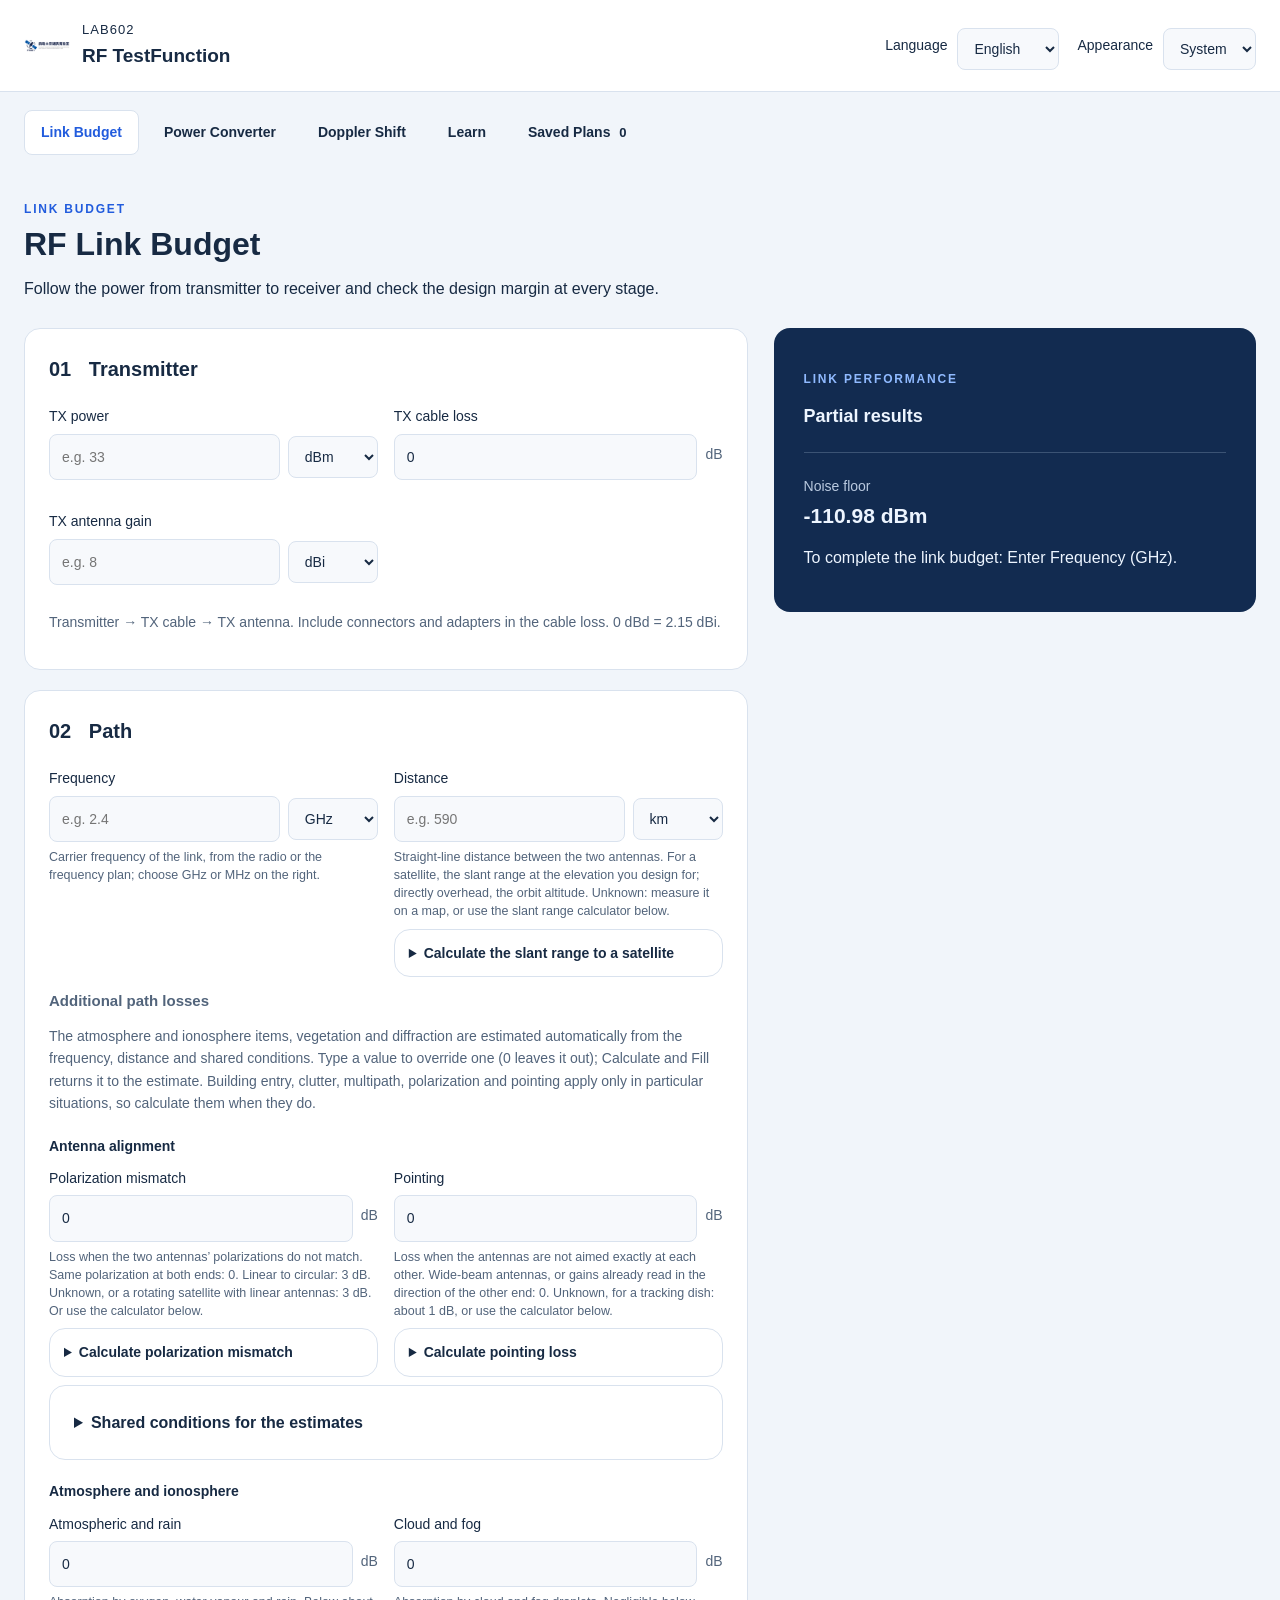
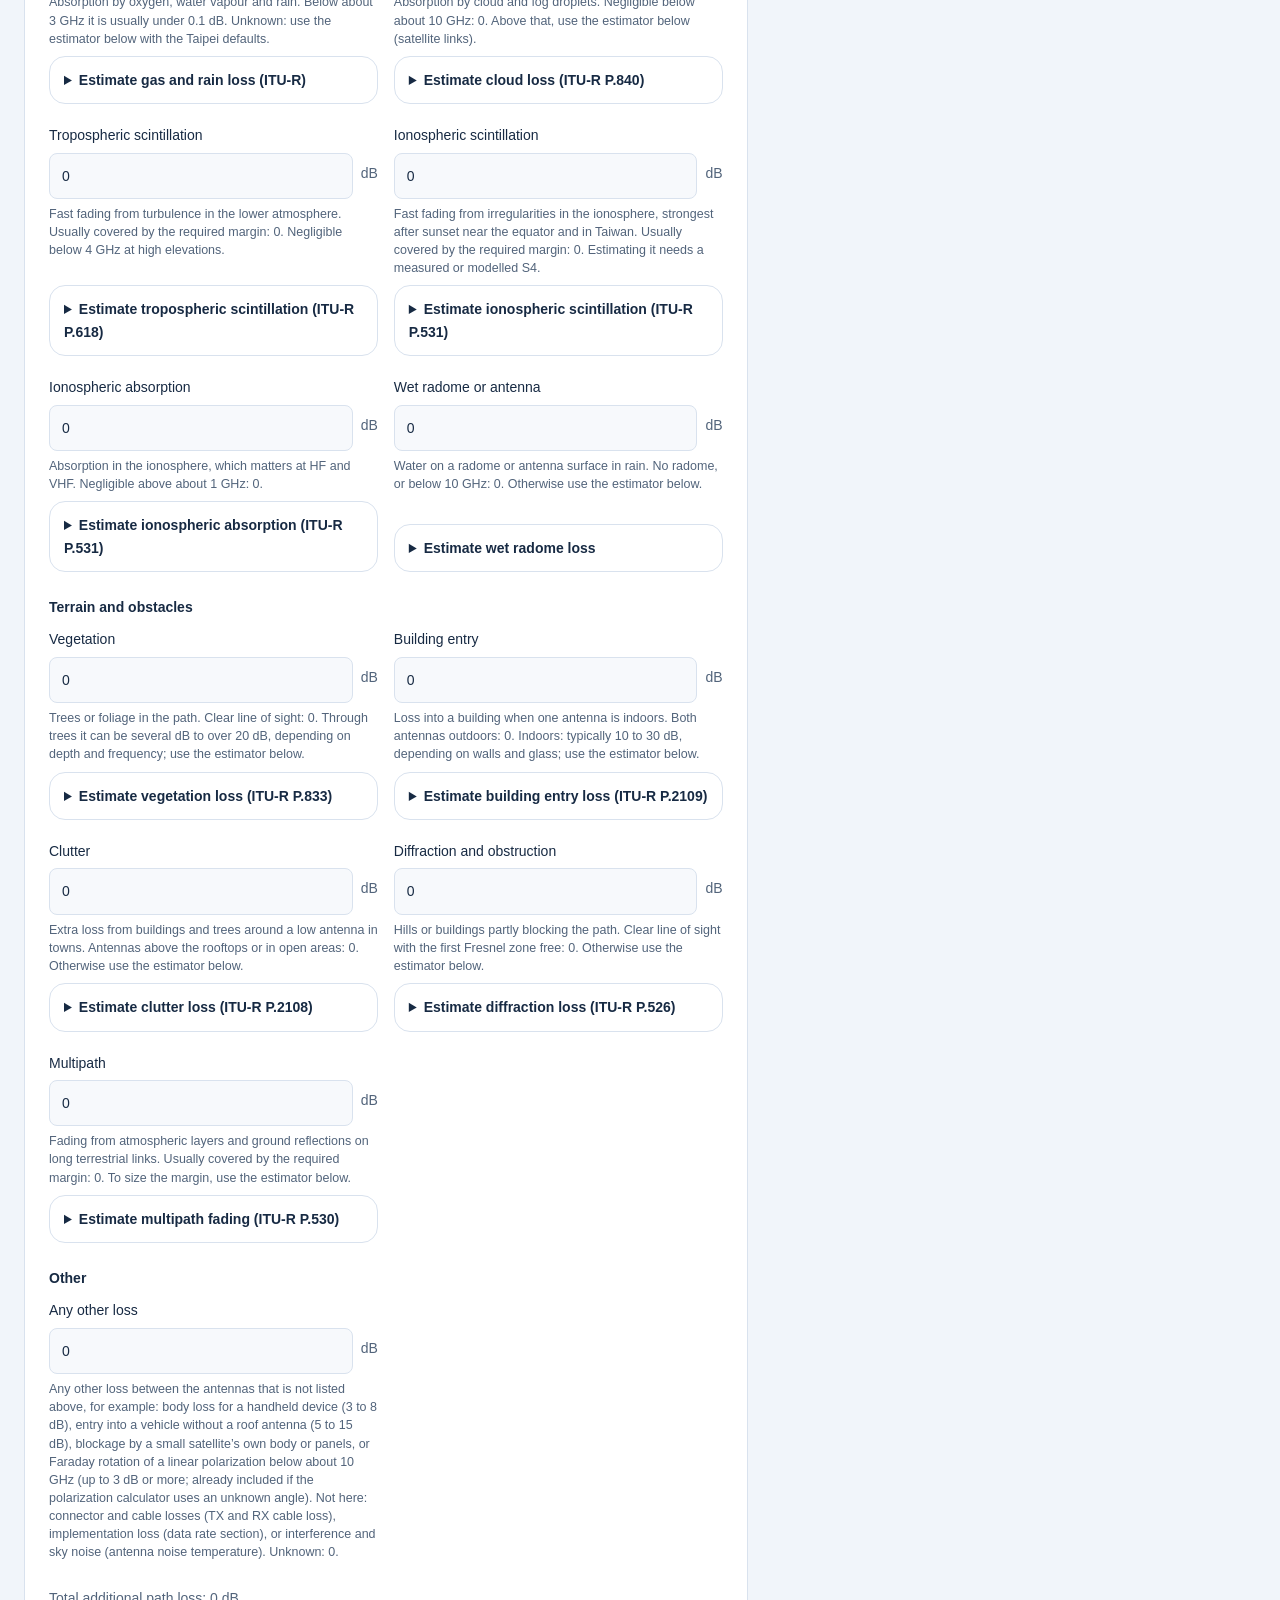
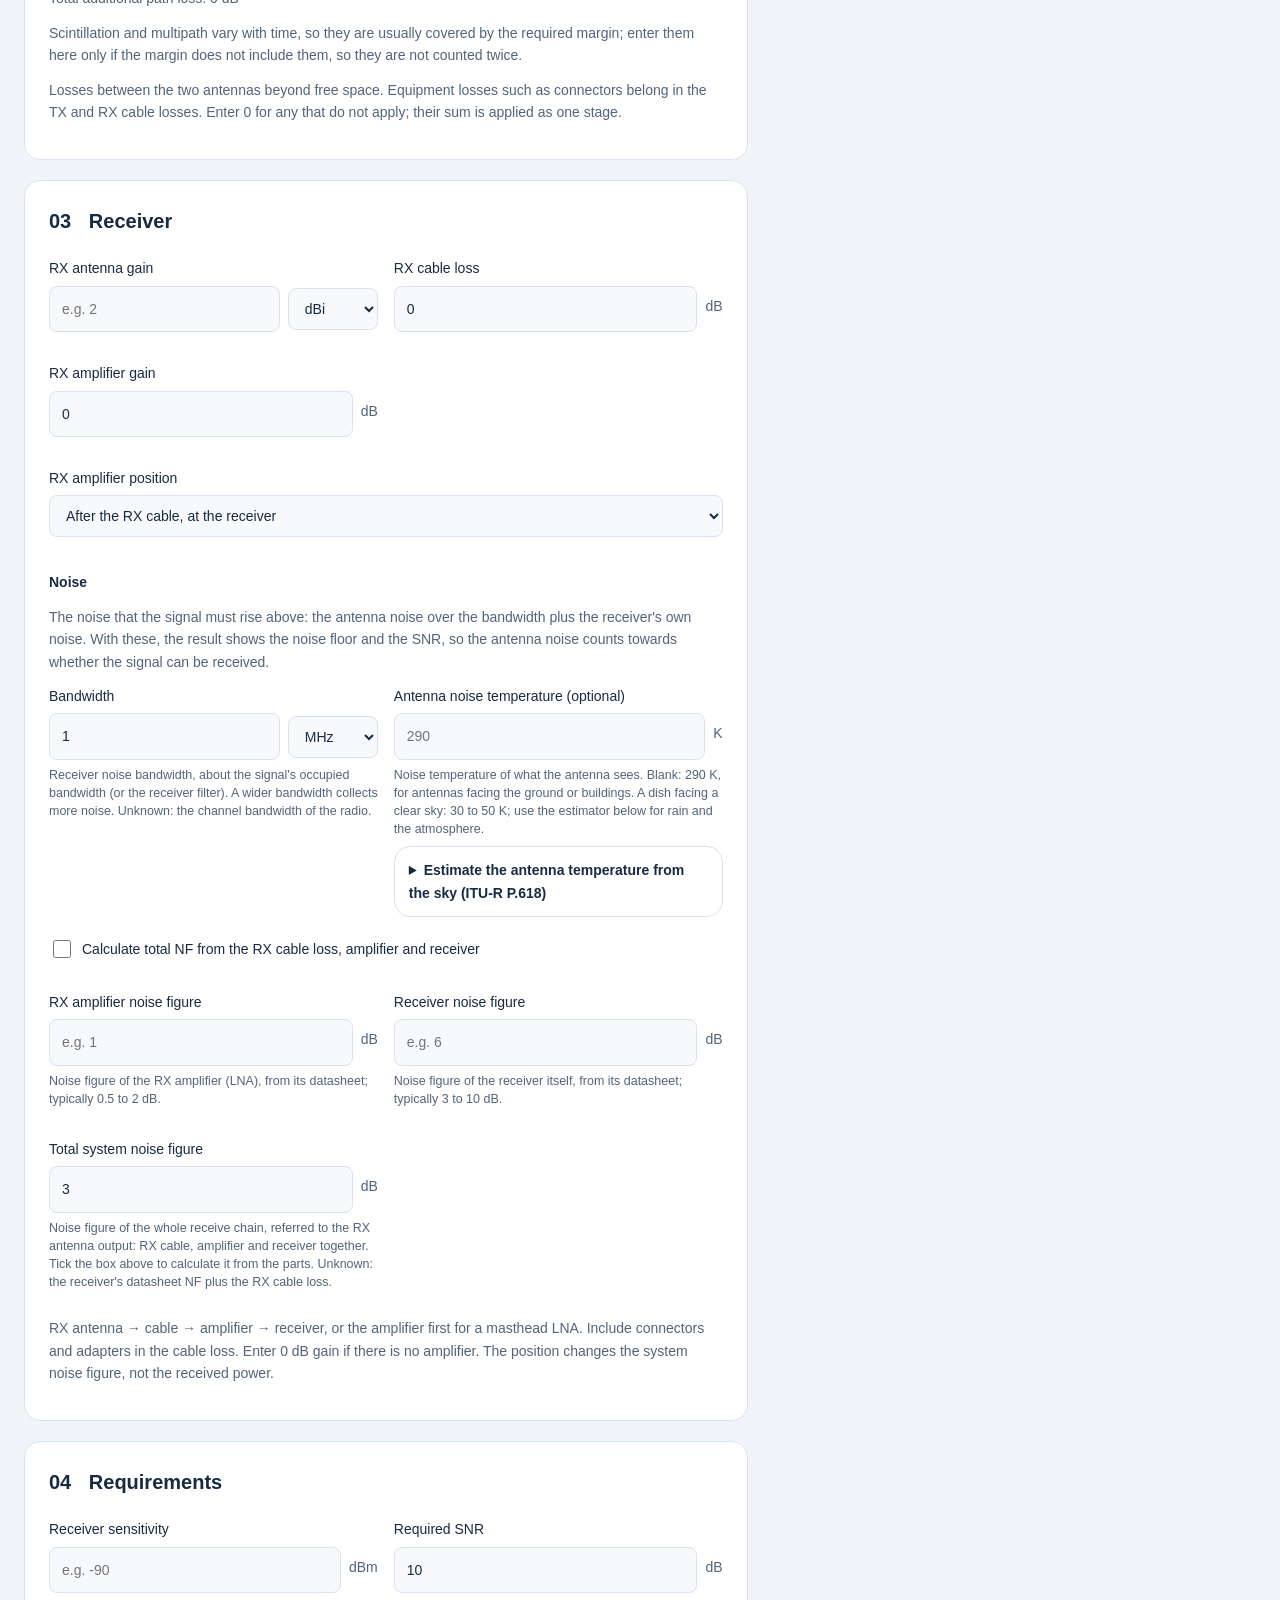
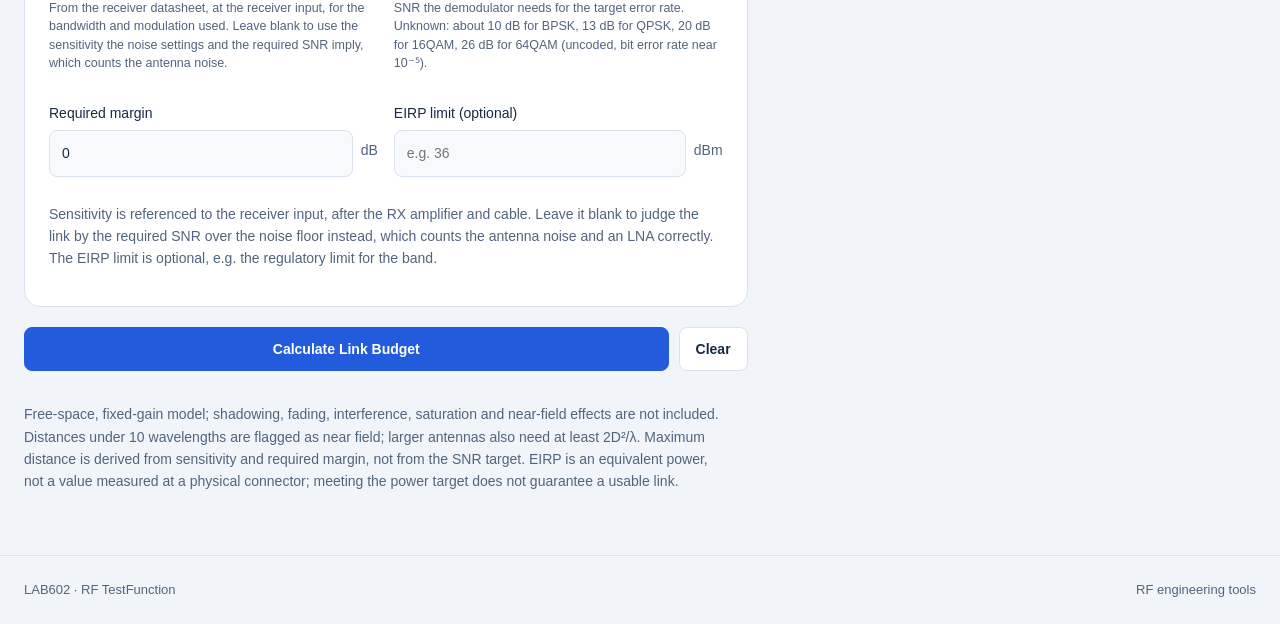
==== site/index.html @ 953e2dd0 "Default to an Earth-space path, drop the feedback options, order results - The path in the shared co" ====
<!doctype html>
<html lang="en">
  <head>
    <meta charset="utf-8">
    <meta name="viewport" content="width=device-width,initial-scale=1">
    <meta name="description" content="LAB602 RF tools: link budget, FSPL, power conversion, Doppler shift and plan analysis.">
    <title>RF TestFunction · LAB602</title>
    <link rel="icon" href="./logo.png">
    <link rel="stylesheet" href="./style.css">
    <script>
      // Apply the saved theme before first paint to avoid a light flash; prefs.mjs keeps it updated.
      (() => {
        let theme;
        try {
          theme = JSON.parse(localStorage.getItem('rf.prefs'))?.theme;
        } catch {}
        if (theme !== 'light' && theme !== 'dark') {
          theme = matchMedia('(prefers-color-scheme: dark)').matches ? 'dark' : 'light';
        }
        document.documentElement.dataset.theme = theme;

        // Hide the page until app.mjs has translated the static text (see i18n.mjs), so Chinese
        // readers see no flash of English; the timeout shows the page even if the scripts fail.
        let lang;
        try {
          lang = localStorage.getItem('rf.lang');
        } catch {}
        if (lang ? lang !== 'en' : /^zh\b/i.test(navigator.language || '')) {
          document.documentElement.classList.add('i18n-pending');
          setTimeout(() => document.documentElement.classList.remove('i18n-pending'), 1500);
        }
      })();
    </script>
    <script type="module" src="./app.mjs"></script>
  </head>
  <body>
    <a class="skip" href="#main">Skip to main content</a>
    <header>
      <div class="brand">
        <img src="./logo.png" alt="LAB602" width="46" height="46">
        <div>LAB602 <strong>RF TestFunction</strong></div>
      </div>
      <div class="header-controls">
        <label class="theme">Language
          <select id="language">
            <option value="en">English</option>
            <option value="zh-TW">繁體中文</option>
          </select>
        </label>
        <label class="theme">Appearance
          <select id="theme">
            <option value="system">System</option>
            <option value="light">Light</option>
            <option value="dark">Dark</option>
          </select>
        </label>
      </div>
    </header>
    <nav aria-label="Main tools">
      <button data-tab="budget" aria-current="page">Link Budget</button>
      <button data-tab="power">Power Converter</button>
      <button data-tab="doppler">Doppler Shift</button>
      <button data-tab="learn">Learn</button>
      <button data-tab="plans">Saved Plans <span id="count">0</span></button>
    </nav>

    <main id="main">
      <!-- Link Budget (fields are generated by budget.mjs) -->
      <section id="budget" class="page">
        <div class="heading">
          <div>
            <p class="eyebrow">LINK BUDGET</p>
            <h1>RF Link Budget</h1>
            <p>Follow the power from transmitter to receiver and check the design margin at every stage.</p>
          </div>
        </div>
        <div class="workspace">
          <form id="budget-form" novalidate>
            <!-- Sections follow the signal from transmitter to receiver, like the power breakdown. Fields are generated by budget.mjs. -->
            <article>
              <h2>01 <span>Transmitter</span></h2>
              <div id="transmitter" class="fields"></div>
              <p class="hint">Transmitter → TX cable → TX antenna. Include connectors and adapters in the cable loss. 0 dBd = 2.15 dBi.</p>
            </article>
            <article>
              <h2>02 <span>Path</span></h2>
              <div id="path" class="fields"></div>
              <!-- Moved under the Distance field by budget.mjs; its fields come from slant.mjs. -->
              <details class="estimator" id="slant-calc">
                <summary>Calculate the slant range to a satellite</summary>
                <div id="slant-calc-fields" class="fields"></div>
                <div class="actions">
                  <button type="button" id="slant-calc-run">Calculate and Fill</button>
                </div>
                <div id="slant-calc-result" aria-live="polite"></div>
                <p class="hint">Also sets the shared conditions under Atmosphere and ionosphere to an Earth–space path at this elevation, so the distance and every estimate use the same geometry. Changing the elevation there afterwards updates the distance too.</p>
                <div class="formulas">
                  <h4>Formulas</h4>
                  <!-- eq:slant-range --><div class="eq"><math display="block"><mrow><mi>d</mi><mo>&#x0003D;</mo><msqrt><mrow><mo stretchy="false">&#x00028;</mo><msub><mi>R</mi><mi>e</mi></msub><mo>&#x0002B;</mo><mi>H</mi><msup><mo stretchy="false">&#x00029;</mo><mn>2</mn></msup><mo>&#x02212;</mo><mo stretchy="false">&#x00028;</mo><msub><mi>R</mi><mi>e</mi></msub><mo>&#x0002B;</mo><msub><mi>h</mi><mi>s</mi></msub><msup><mo stretchy="false">&#x00029;</mo><mn>2</mn></msup><msup><mi>cos</mi><mn>2</mn></msup><mspace width="0.167em" /><mi>&#x003B8;</mi></mrow></msqrt><mo>&#x02212;</mo><mo stretchy="false">&#x00028;</mo><msub><mi>R</mi><mi>e</mi></msub><mo>&#x0002B;</mo><msub><mi>h</mi><mi>s</mi></msub><mo stretchy="false">&#x00029;</mo><mi>sin</mi><mspace width="0.167em" /><mi>&#x003B8;</mi></mrow></math></div><!-- /eq -->
                  <p class="caption">R<sub>e</sub> = 6371 km; H: satellite altitude; h<sub>s</sub>: station altitude from the shared conditions; θ: elevation.</p>
                </div>
              </details>
              <h3 class="subhead">Additional path losses</h3>
              <p class="hint">The atmosphere and ionosphere items, vegetation and diffraction are estimated automatically from the frequency, distance and shared conditions. Type a value to override one (0 leaves it out); Calculate and Fill returns it to the estimate. Building entry, clutter, multipath, polarization and pointing apply only in particular situations, so calculate them when they do.</p>
              <h4 class="loss-group">Antenna alignment</h4>
              <div id="losses-alignment" class="fields"></div>
              <!-- Moved under their loss fields by budget.mjs. -->
              <details class="estimator" id="pol-calc">
                <summary>Calculate polarization mismatch</summary>
                <div id="pol-calc-fields" class="fields"></div>
                <div class="actions">
                  <button type="button" id="polarization-calc-run">Calculate and Fill</button>
                </div>
                <div id="polarization-calc-result" aria-live="polite"></div>
                <p class="hint">Circular antennas use the same sense on both ends for a matched link (RHCP to RHCP). An ideal circular antenna has a 0 dB axial ratio; real ones are typically 0.5–3 dB. For a satellite whose linear antenna rotates with its attitude, or a linear wave rotated by the ionosphere (Faraday rotation), the angle is unknown.</p>
                <div class="formulas">
                  <h4>Formulas</h4>
                  <!-- eq:pol-plf --><div class="eq"><math display="block"><mrow><mtext>PLF</mtext><mo>&#x0003D;</mo><mfrac><mrow><mn>1</mn></mrow><mrow><mn>2</mn></mrow></mfrac><mrow><mo stretchy="true" fence="true" form="prefix">[</mo><mn>1</mn><mo>&#x0002B;</mo><msub><mi>c</mi><mi>T</mi></msub><msub><mi>c</mi><mi>R</mi></msub><mo>&#x0002B;</mo><msub><mi>e</mi><mi>T</mi></msub><msub><mi>e</mi><mi>R</mi></msub><mi>cos</mi><mspace width="0.167em" /><mn>2</mn><mi>&#x003C8;</mi><mo stretchy="true" fence="true" form="postfix">]</mo></mrow><mo>&#x0002C;</mo><mspace width="1em" /><mi>L</mi><mo>&#x0003D;</mo><mrow><mo>&#x02212;</mo><mn>10</mn></mrow><msub><mi>log</mi><mrow><mn>10</mn></mrow></msub><mspace width="0.167em" /><mtext>PLF</mtext></mrow></math></div><!-- /eq -->
                  <!-- eq:pol-terms --><div class="eq"><math display="block"><mrow><mi>e</mi><mo>&#x0003D;</mo><mfrac><mrow><msup><mi>r</mi><mn>2</mn></msup><mo>&#x02212;</mo><mn>1</mn></mrow><mrow><msup><mi>r</mi><mn>2</mn></msup><mo>&#x0002B;</mo><mn>1</mn></mrow></mfrac><mo>&#x0002C;</mo><mspace width="1em" /><mi>c</mi><mo>&#x0003D;</mo><mfrac><mrow><mn>2</mn><mi>r</mi></mrow><mrow><msup><mi>r</mi><mn>2</mn></msup><mo>&#x0002B;</mo><mn>1</mn></mrow></mfrac><mo>&#x0002C;</mo><mspace width="1em" /><mi>r</mi><mo>&#x0003D;</mo><mi>&#x000B1;</mi><msup><mn>10</mn><mrow><mtext>AR</mtext><mo>&#x0002F;</mo><mn>20</mn></mrow></msup></mrow></math></div><!-- /eq -->
                  <p class="caption">r is the axial ratio as a voltage ratio: + for right-hand, − for left-hand; a linear antenna is the limit r → ∞, so e = 1 and c = 0. ψ is the angle between the polarizations; an unknown angle uses cos 2ψ = 0 for the average and cos 2ψ = −1 for the worst case.</p>
                  <h5>Special cases</h5>
                  <p class="caption">Linear to linear (45° gives 3 dB; 90° gives no coupling):</p>
                  <!-- eq:pol-linear --><div class="eq"><math display="block"><mrow><mi>L</mi><mo>&#x0003D;</mo><mrow><mo>&#x02212;</mo><mn>20</mn></mrow><msub><mi>log</mi><mrow><mn>10</mn></mrow></msub><mspace width="0.167em" /><mrow><mo stretchy="true" fence="true" form="prefix">&#x0007C;</mo><mi>cos</mi><mspace width="0.167em" /><mi>&#x003C8;</mi><mo stretchy="true" fence="true" form="postfix">&#x0007C;</mo></mrow></mrow></math></div><!-- /eq -->
                  <p class="caption">Linear to circular: 3 dB. Ideal circular with the same sense: 0 dB; with opposite senses: no coupling.</p>
                </div>
              </details>
              <details class="estimator" id="point-calc">
                <summary>Calculate pointing loss</summary>
                <div id="point-calc-fields" class="fields"></div>
                <div class="actions">
                  <button type="button" id="pointing-calc-run">Calculate and Fill</button>
                </div>
                <div id="pointing-calc-result" aria-live="polite"></div>
                <p class="hint">Leave the pointing error blank for an antenna whose gain above already applies in the direction of the other end, such as a wide-beam antenna read from its pattern. The losses of both ends are added.</p>
                <div class="formulas">
                  <h4>Formulas</h4>
                  <!-- eq:pointing-loss --><div class="eq"><math display="block"><mrow><mi>L</mi><mo>&#x0003D;</mo><mn>12</mn><msup><mrow><mo stretchy="true" fence="true" form="prefix">&#x00028;</mo><mfrac><mrow><msub><mi>&#x003B8;</mi><mi>e</mi></msub></mrow><mrow><msub><mi>&#x003B8;</mi><mrow><mn>3</mn><mtext>dB</mtext></mrow></msub></mrow></mfrac><mo stretchy="true" fence="true" form="postfix">&#x00029;</mo></mrow><mn>2</mn></msup><mo>&#x0002C;</mo><mspace width="1em" /><msub><mi>L</mi><mrow><mtext>total</mtext></mrow></msub><mo>&#x0003D;</mo><msub><mi>L</mi><mrow><mtext>TX</mtext></mrow></msub><mo>&#x0002B;</mo><msub><mi>L</mi><mrow><mtext>RX</mtext></mrow></msub></mrow></math></div><!-- /eq -->
                  <p class="caption">θ<sub>e</sub>: pointing error; θ<sub>3dB</sub>: half-power beamwidth. A main-beam approximation, for θ<sub>e</sub> up to about θ<sub>3dB</sub>/2.</p>
                  <p class="caption">Parabolic dish of diameter D:</p>
                  <!-- eq:pointing-dish --><div class="eq"><math display="block"><mrow><msub><mi>&#x003B8;</mi><mrow><mn>3</mn><mtext>dB</mtext></mrow></msub><mo>&#x02248;</mo><mn>70</mn><mfrac><mrow><mi>&#x003BB;</mi></mrow><mrow><mi>D</mi></mrow></mfrac><mo>&#x0002C;</mo><mspace width="1em" /><mi>&#x003BB;</mi><mo>&#x0003D;</mo><mfrac><mrow><mi>c</mi></mrow><mrow><mi>f</mi></mrow></mfrac></mrow></math></div><!-- /eq -->
                </div>
              </details>
              <details class="estimator" id="atmo-common">
                <summary>Shared conditions for the estimates</summary>
                <p class="hint">Values in <span class="site-value">orange</span> are ITU-R reference values for Taipei (25.04° N, 121.53° E); replace them for another site.</p>
                <div id="atmo-common-fields" class="fields"></div>
                <div class="actions">
                  <button type="button" id="atmo-taipei">Use Taipei Values</button>
                </div>
              </details>
              <h4 class="loss-group">Atmosphere and ionosphere</h4>
              <div id="losses-atmosphere" class="fields"></div>
              <!-- Moved under their loss fields by budget.mjs; their fields come from estimator.mjs. -->
              <details class="estimator" id="calc-atmospheric">
                <summary>Estimate gas and rain loss (ITU-R)</summary>
                <div id="calc-atmospheric-fields" class="fields"></div>
                <div class="actions">
                  <button type="button" id="calc-atmospheric-run">Calculate and Fill</button>
                </div>
                <div id="calc-atmospheric-result" aria-live="polite"></div>
                <p class="hint">Uses the frequency and distance above. R₀.₀₁ is the rain rate exceeded for 0.01 % of an average year (ITU-R P.837); use 0 for clear sky. Rain height comes from ITU-R P.839. Below 1 GHz both losses are negligible.</p>
                <div class="formulas">
                  <h4>Formulas</h4>
                  
                  <p class="caption">f: frequency (GHz) · d: distance (km) · θ: elevation · τ: polarization tilt (0° horizontal, 90° vertical, 45° circular) · R: R₀.₀₁ (mm/h) · p: time percentage (%) · h<sub>S</sub>: station altitude, h<sub>R</sub>: rain height (km) · φ: latitude</p><h5>Total</h5>
                  <!-- eq:atmo-total --><div class="eq"><math display="block"><mrow><mi>A</mi><mo>&#x0003D;</mo><msub><mi>A</mi><mrow><mtext>gas</mtext></mrow></msub><mo>&#x0002B;</mo><msub><mi>A</mi><mrow><mtext>rain</mtext></mrow></msub></mrow></math></div><!-- /eq --><h5>Gas (ITU-R P.676-12)</h5>
                  <!-- eq:gas-specific --><div class="eq"><math display="block"><mrow><msub><mi>&#x003B3;</mi><mi>o</mi></msub><mo>&#x0002C;</mo><msub><mi>&#x003B3;</mi><mi>w</mi></msub><mo>&#x0003D;</mo><mn>0.1820</mn><mspace width="0.167em" /><mi>f</mi><mspace width="0.167em" /><msup><mi>N</mi><mi>&#x02033;</mi></msup><mo stretchy="false">&#x00028;</mo><mi>f</mi><mo stretchy="false">&#x00029;</mo><mspace width="1em" /><mtext>dB/km</mtext></mrow></math></div><!-- /eq -->
                  <p class="caption">N″(f) sums 44 oxygen and 35 water-vapour lines (Annex 1).</p>
                  <p class="caption">Terrestrial path:</p>
                  <!-- eq:gas-terrestrial --><div class="eq"><math display="block"><mrow><msub><mi>A</mi><mrow><mtext>gas</mtext></mrow></msub><mo>&#x0003D;</mo><mo stretchy="false">&#x00028;</mo><msub><mi>&#x003B3;</mi><mi>o</mi></msub><mo>&#x0002B;</mo><msub><mi>&#x003B3;</mi><mi>w</mi></msub><mo stretchy="false">&#x00029;</mo><mspace width="0.167em" /><mi>d</mi></mrow></math></div><!-- /eq -->
                  <p class="caption">Earth–space path, with equivalent heights h<sub>o</sub> and h<sub>w</sub> (Annex 2):</p>
                  <!-- eq:gas-slant --><div class="eq"><math display="block"><mrow><msub><mi>A</mi><mrow><mtext>gas</mtext></mrow></msub><mo>&#x0003D;</mo><mfrac><mrow><msub><mi>&#x003B3;</mi><mi>o</mi></msub><msub><mi>h</mi><mi>o</mi></msub><mo>&#x0002B;</mo><msub><mi>&#x003B3;</mi><mi>w</mi></msub><msub><mi>h</mi><mi>w</mi></msub></mrow><mrow><mi>sin</mi><mspace width="0.167em" /><mi>&#x003B8;</mi></mrow></mfrac><mo>&#x0002C;</mo><mspace width="1em" /><mn>5</mn><mi>°</mi><mo>&#x02264;</mo><mi>&#x003B8;</mi><mo>&#x02264;</mo><mn>90</mn><mi>°</mi></mrow></math></div><!-- /eq --><h5>Rain specific attenuation (ITU-R P.838-3)</h5>
                  <!-- eq:rain-specific --><div class="eq"><math display="block"><mrow><msub><mi>&#x003B3;</mi><mi>R</mi></msub><mo>&#x0003D;</mo><mi>k</mi><msup><mi>R</mi><mrow><mi>&#x003B1;</mi></mrow></msup><mspace width="1em" /><mtext>dB/km</mtext></mrow></math></div><!-- /eq -->
                  <!-- eq:rain-k --><div class="eq"><math display="block"><mrow><mi>k</mi><mo>&#x0003D;</mo><mfrac><mrow><msub><mi>k</mi><mi>H</mi></msub><mo>&#x0002B;</mo><msub><mi>k</mi><mi>V</mi></msub><mo>&#x0002B;</mo><mo stretchy="false">&#x00028;</mo><msub><mi>k</mi><mi>H</mi></msub><mo>&#x02212;</mo><msub><mi>k</mi><mi>V</mi></msub><mo stretchy="false">&#x00029;</mo><msup><mi>cos</mi><mn>2</mn></msup><mspace width="0.167em" /><mi>&#x003B8;</mi><mi>cos</mi><mspace width="0.167em" /><mn>2</mn><mi>&#x003C4;</mi></mrow><mrow><mn>2</mn></mrow></mfrac></mrow></math></div><!-- /eq -->
                  <!-- eq:rain-alpha --><div class="eq"><math display="block"><mrow><mi>&#x003B1;</mi><mo>&#x0003D;</mo><mfrac><mrow><msub><mi>k</mi><mi>H</mi></msub><msub><mi>&#x003B1;</mi><mi>H</mi></msub><mo>&#x0002B;</mo><msub><mi>k</mi><mi>V</mi></msub><msub><mi>&#x003B1;</mi><mi>V</mi></msub><mo>&#x0002B;</mo><mo stretchy="false">&#x00028;</mo><msub><mi>k</mi><mi>H</mi></msub><msub><mi>&#x003B1;</mi><mi>H</mi></msub><mo>&#x02212;</mo><msub><mi>k</mi><mi>V</mi></msub><msub><mi>&#x003B1;</mi><mi>V</mi></msub><mo stretchy="false">&#x00029;</mo><msup><mi>cos</mi><mn>2</mn></msup><mspace width="0.167em" /><mi>&#x003B8;</mi><mi>cos</mi><mspace width="0.167em" /><mn>2</mn><mi>&#x003C4;</mi></mrow><mrow><mn>2</mn><mi>k</mi></mrow></mfrac></mrow></math></div><!-- /eq -->
                  <p class="caption">k<sub>H</sub>, k<sub>V</sub>, α<sub>H</sub>, α<sub>V</sub>: regression curves in f (Tables 1–4).</p><h5>Rain, terrestrial path (ITU-R P.530-17)</h5>
                  <!-- eq:p530-r --><div class="eq"><math display="block"><mrow><mi>r</mi><mo>&#x0003D;</mo><mfrac><mrow><mn>1</mn></mrow><mrow><mn>0.477</mn><mspace width="0.167em" /><msup><mi>d</mi><mrow><mn>0.633</mn></mrow></msup><msup><mi>R</mi><mrow><mn>0.073</mn><mi>&#x003B1;</mi></mrow></msup><msup><mi>f</mi><mrow><mn>0.123</mn></mrow></msup><mo>&#x02212;</mo><mn>10.579</mn><mrow><mo stretchy="true" fence="true" form="prefix">&#x00028;</mo><mn>1</mn><mo>&#x02212;</mo><msup><mi>e</mi><mrow><mo>&#x02212;</mo><mn>0.024</mn><mi>d</mi></mrow></msup><mo stretchy="true" fence="true" form="postfix">&#x00029;</mo></mrow></mrow></mfrac><mo>&#x0002C;</mo><mspace width="1em" /><mi>r</mi><mo>&#x02264;</mo><mn>2.5</mn></mrow></math></div><!-- /eq -->
                  <!-- eq:p530-a001 --><div class="eq"><math display="block"><mrow><msub><mi>A</mi><mrow><mn>0.01</mn></mrow></msub><mo>&#x0003D;</mo><msub><mi>&#x003B3;</mi><mi>R</mi></msub><mspace width="0.167em" /><mi>r</mi><mspace width="0.167em" /><mi>d</mi></mrow></math></div><!-- /eq -->
                  <!-- eq:p530-ap --><div class="eq"><math display="block"><mrow><msub><mi>A</mi><mi>p</mi></msub><mo>&#x0003D;</mo><msub><mi>A</mi><mrow><mn>0.01</mn></mrow></msub><mspace width="0.167em" /><msub><mi>C</mi><mn>1</mn></msub><mspace width="0.167em" /><msup><mi>p</mi><mrow><mo>&#x02212;</mo><mo stretchy="false">&#x00028;</mo><msub><mi>C</mi><mn>2</mn></msub><mo>&#x0002B;</mo><msub><mi>C</mi><mn>3</mn></msub><msub><mi>log</mi><mrow><mn>10</mn></mrow></msub><mspace width="0.167em" /><mi>p</mi><mo stretchy="false">&#x00029;</mo></mrow></msup><mo>&#x0002C;</mo><mspace width="1em" /><mn>0.001</mn><mspace width="0.167em" /><mi>&#x00025;</mi><mo>&#x02264;</mo><mi>p</mi><mo>&#x02264;</mo><mn>1</mn><mspace width="0.167em" /><mi>&#x00025;</mi></mrow></math></div><!-- /eq -->
                  <!-- eq:p530-c0 --><div class="eq"><math display="block"><mrow><msub><mi>C</mi><mn>0</mn></msub><mo>&#x0003D;</mo><mrow><mo stretchy="true" fence="true" form="prefix">&#x0007B;</mo><mtable><mtr><mtd><mn>0.12</mn><mo>&#x0002B;</mo><mn>0.4</mn><msup><mrow><mo stretchy="true" fence="true" form="prefix">[</mo><msub><mi>log</mi><mrow><mn>10</mn></mrow></msub><mo stretchy="false">&#x00028;</mo><mi>f</mi><mo>&#x0002F;</mo><mn>10</mn><mo stretchy="false">&#x00029;</mo><mo stretchy="true" fence="true" form="postfix">]</mo></mrow><mrow><mn>0.8</mn></mrow></msup></mtd><mtd><mi>f</mi><mo>&#x02265;</mo><mn>10</mn><mtext>&#x000A0;</mtext><mtext>GHz</mtext></mtd></mtr><mtr><mtd><mn>0.12</mn></mtd><mtd><mi>f</mi><mo>&#x0003C;</mo><mn>10</mn><mtext>&#x000A0;</mtext><mtext>GHz</mtext></mtd></mtr></mtable></mrow></mrow></math></div><!-- /eq -->
                  <!-- eq:p530-c123 --><div class="eq"><math display="block"><mrow><msub><mi>C</mi><mn>1</mn></msub><mo>&#x0003D;</mo><msup><mn>0.07</mn><mrow><msub><mi>C</mi><mn>0</mn></msub></mrow></msup><mspace width="0.167em" /><msup><mn>0.12</mn><mrow><mn>1</mn><mo>&#x02212;</mo><msub><mi>C</mi><mn>0</mn></msub></mrow></msup><mo>&#x0002C;</mo><mspace width="1em" /><msub><mi>C</mi><mn>2</mn></msub><mo>&#x0003D;</mo><mn>0.855</mn><mspace width="0.167em" /><msub><mi>C</mi><mn>0</mn></msub><mo>&#x0002B;</mo><mn>0.546</mn><mspace width="0.167em" /><mo stretchy="false">&#x00028;</mo><mn>1</mn><mo>&#x02212;</mo><msub><mi>C</mi><mn>0</mn></msub><mo stretchy="false">&#x00029;</mo><mo>&#x0002C;</mo><mspace width="1em" /><msub><mi>C</mi><mn>3</mn></msub><mo>&#x0003D;</mo><mn>0.139</mn><mspace width="0.167em" /><msub><mi>C</mi><mn>0</mn></msub><mo>&#x0002B;</mo><mn>0.043</mn><mspace width="0.167em" /><mo stretchy="false">&#x00028;</mo><mn>1</mn><mo>&#x02212;</mo><msub><mi>C</mi><mn>0</mn></msub><mo stretchy="false">&#x00029;</mo></mrow></math></div><!-- /eq --><h5>Rain, Earth–space path (ITU-R P.618-13)</h5>
                  <!-- eq:p618-ls --><div class="eq"><math display="block"><mrow><msub><mi>L</mi><mi>S</mi></msub><mo>&#x0003D;</mo><mfrac><mrow><msub><mi>h</mi><mi>R</mi></msub><mo>&#x02212;</mo><msub><mi>h</mi><mi>S</mi></msub></mrow><mrow><mi>sin</mi><mspace width="0.167em" /><mi>&#x003B8;</mi></mrow></mfrac><mo>&#x0002C;</mo><mspace width="1em" /><msub><mi>L</mi><mi>G</mi></msub><mo>&#x0003D;</mo><msub><mi>L</mi><mi>S</mi></msub><mi>cos</mi><mspace width="0.167em" /><mi>&#x003B8;</mi></mrow></math></div><!-- /eq -->
                  <!-- eq:p618-r --><div class="eq"><math display="block"><mrow><msub><mi>r</mi><mrow><mn>0.01</mn></mrow></msub><mo>&#x0003D;</mo><mfrac><mrow><mn>1</mn></mrow><mrow><mn>1</mn><mo>&#x0002B;</mo><mn>0.78</mn><msqrt><mrow><mfrac><mrow><msub><mi>L</mi><mi>G</mi></msub><msub><mi>&#x003B3;</mi><mi>R</mi></msub></mrow><mrow><mi>f</mi></mrow></mfrac></mrow></msqrt><mo>&#x02212;</mo><mn>0.38</mn><mrow><mo stretchy="true" fence="true" form="prefix">&#x00028;</mo><mn>1</mn><mo>&#x02212;</mo><msup><mi>e</mi><mrow><mo>&#x02212;</mo><mn>2</mn><msub><mi>L</mi><mi>G</mi></msub></mrow></msup><mo stretchy="true" fence="true" form="postfix">&#x00029;</mo></mrow></mrow></mfrac></mrow></math></div><!-- /eq -->
                  <!-- eq:p618-zeta --><div class="eq"><math display="block"><mrow><mi>&#x003B6;</mi><mo>&#x0003D;</mo><mi>arctan</mi><mspace width="0.167em" /><mfrac><mrow><msub><mi>h</mi><mi>R</mi></msub><mo>&#x02212;</mo><msub><mi>h</mi><mi>S</mi></msub></mrow><mrow><msub><mi>L</mi><mi>G</mi></msub><mspace width="0.167em" /><msub><mi>r</mi><mrow><mn>0.01</mn></mrow></msub></mrow></mfrac></mrow></math></div><!-- /eq -->
                  <!-- eq:p618-lr --><div class="eq"><math display="block"><mrow><msub><mi>L</mi><mi>R</mi></msub><mo>&#x0003D;</mo><mrow><mo stretchy="true" fence="true" form="prefix">&#x0007B;</mo><mtable><mtr><mtd><mfrac><mrow><msub><mi>L</mi><mi>G</mi></msub><mspace width="0.167em" /><msub><mi>r</mi><mrow><mn>0.01</mn></mrow></msub></mrow><mrow><mi>cos</mi><mspace width="0.167em" /><mi>&#x003B8;</mi></mrow></mfrac></mtd><mtd><mi>&#x003B6;</mi><mo>&#x0003E;</mo><mi>&#x003B8;</mi></mtd></mtr><mtr><mtd><mfrac><mrow><msub><mi>h</mi><mi>R</mi></msub><mo>&#x02212;</mo><msub><mi>h</mi><mi>S</mi></msub></mrow><mrow><mi>sin</mi><mspace width="0.167em" /><mi>&#x003B8;</mi></mrow></mfrac></mtd><mtd><mi>&#x003B6;</mi><mo>&#x02264;</mo><mi>&#x003B8;</mi></mtd></mtr></mtable></mrow></mrow></math></div><!-- /eq -->
                  <!-- eq:p618-chi --><div class="eq"><math display="block"><mrow><mi>&#x003C7;</mi><mo>&#x0003D;</mo><mrow><mo stretchy="true" fence="true" form="prefix">&#x0007B;</mo><mtable><mtr><mtd><mn>36</mn><mi>°</mi><mo>&#x02212;</mo><mo stretchy="false">&#x0007C;</mo><mi>&#x003C6;</mi><mo stretchy="false">&#x0007C;</mo></mtd><mtd><mo stretchy="false">&#x0007C;</mo><mi>&#x003C6;</mi><mo stretchy="false">&#x0007C;</mo><mo>&#x0003C;</mo><mn>36</mn><mi>°</mi></mtd></mtr><mtr><mtd><mn>0</mn></mtd><mtd><mo stretchy="false">&#x0007C;</mo><mi>&#x003C6;</mi><mo stretchy="false">&#x0007C;</mo><mo>&#x02265;</mo><mn>36</mn><mi>°</mi></mtd></mtr></mtable></mrow></mrow></math></div><!-- /eq -->
                  <!-- eq:p618-v --><div class="eq"><math display="block"><mrow><msub><mi>v</mi><mrow><mn>0.01</mn></mrow></msub><mo>&#x0003D;</mo><mfrac><mrow><mn>1</mn></mrow><mrow><mn>1</mn><mo>&#x0002B;</mo><msqrt><mrow><mi>sin</mi><mspace width="0.167em" /><mi>&#x003B8;</mi></mrow></msqrt><mrow><mo stretchy="true" fence="true" form="prefix">&#x00028;</mo><mn>31</mn><mrow><mo stretchy="true" fence="true" form="prefix">&#x00028;</mo><mn>1</mn><mo>&#x02212;</mo><msup><mi>e</mi><mrow><mo>&#x02212;</mo><mi>&#x003B8;</mi><mo>&#x0002F;</mo><mo stretchy="false">&#x00028;</mo><mn>1</mn><mo>&#x0002B;</mo><mi>&#x003C7;</mi><mo stretchy="false">&#x00029;</mo></mrow></msup><mo stretchy="true" fence="true" form="postfix">&#x00029;</mo></mrow><mfrac><mrow><msqrt><mrow><msub><mi>L</mi><mi>R</mi></msub><msub><mi>&#x003B3;</mi><mi>R</mi></msub></mrow></msqrt></mrow><mrow><msup><mi>f</mi><mn>2</mn></msup></mrow></mfrac><mo>&#x02212;</mo><mn>0.45</mn><mo stretchy="true" fence="true" form="postfix">&#x00029;</mo></mrow></mrow></mfrac></mrow></math></div><!-- /eq -->
                  <!-- eq:p618-a001 --><div class="eq"><math display="block"><mrow><msub><mi>A</mi><mrow><mn>0.01</mn></mrow></msub><mo>&#x0003D;</mo><msub><mi>&#x003B3;</mi><mi>R</mi></msub><mspace width="0.167em" /><msub><mi>L</mi><mi>R</mi></msub><mspace width="0.167em" /><msub><mi>v</mi><mrow><mn>0.01</mn></mrow></msub></mrow></math></div><!-- /eq -->
                  <!-- eq:p618-ap --><div class="eq"><math display="block"><mrow><msub><mi>A</mi><mi>p</mi></msub><mo>&#x0003D;</mo><msub><mi>A</mi><mrow><mn>0.01</mn></mrow></msub><msup><mrow><mo stretchy="true" fence="true" form="prefix">&#x00028;</mo><mfrac><mrow><mi>p</mi></mrow><mrow><mn>0.01</mn></mrow></mfrac><mo stretchy="true" fence="true" form="postfix">&#x00029;</mo></mrow><mrow><mo>&#x02212;</mo><mrow><mo stretchy="true" fence="true" form="prefix">[</mo><mn>0.655</mn><mo>&#x0002B;</mo><mn>0.033</mn><mi>ln</mi><mspace width="0.167em" /><mi>p</mi><mo>&#x02212;</mo><mn>0.045</mn><mi>ln</mi><mspace width="0.167em" /><msub><mi>A</mi><mrow><mn>0.01</mn></mrow></msub><mo>&#x02212;</mo><mi>&#x003B2;</mi><mo stretchy="false">&#x00028;</mo><mn>1</mn><mo>&#x02212;</mo><mi>p</mi><mo stretchy="false">&#x00029;</mo><mi>sin</mi><mspace width="0.167em" /><mi>&#x003B8;</mi><mo stretchy="true" fence="true" form="postfix">]</mo></mrow></mrow></msup><mo>&#x0002C;</mo><mspace width="1em" /><mn>0.001</mn><mspace width="0.167em" /><mi>&#x00025;</mi><mo>&#x02264;</mo><mi>p</mi><mo>&#x02264;</mo><mn>5</mn><mspace width="0.167em" /><mi>&#x00025;</mi></mrow></math></div><!-- /eq -->
                  <!-- eq:p618-beta --><div class="eq"><math display="block"><mrow><mi>&#x003B2;</mi><mo>&#x0003D;</mo><mrow><mo stretchy="true" fence="true" form="prefix">&#x0007B;</mo><mtable><mtr><mtd><mn>0</mn></mtd><mtd><mi>p</mi><mo>&#x02265;</mo><mn>1</mn><mspace width="0.167em" /><mi>&#x00025;</mi><mtext>&#x000A0;or&#x000A0;</mtext><mo stretchy="false">&#x0007C;</mo><mi>&#x003C6;</mi><mo stretchy="false">&#x0007C;</mo><mo>&#x02265;</mo><mn>36</mn><mi>°</mi></mtd></mtr><mtr><mtd><mo>&#x02212;</mo><mn>0.005</mn><mo stretchy="false">&#x00028;</mo><mo stretchy="false">&#x0007C;</mo><mi>&#x003C6;</mi><mo stretchy="false">&#x0007C;</mo><mo>&#x02212;</mo><mn>36</mn><mo stretchy="false">&#x00029;</mo></mtd><mtd><mi>&#x003B8;</mi><mo>&#x0003E;</mo><mn>25</mn><mi>°</mi></mtd></mtr><mtr><mtd><mo>&#x02212;</mo><mn>0.005</mn><mo stretchy="false">&#x00028;</mo><mo stretchy="false">&#x0007C;</mo><mi>&#x003C6;</mi><mo stretchy="false">&#x0007C;</mo><mo>&#x02212;</mo><mn>36</mn><mo stretchy="false">&#x00029;</mo><mo>&#x0002B;</mo><mn>1.8</mn><mo>&#x02212;</mo><mn>4.25</mn><mi>sin</mi><mspace width="0.167em" /><mi>&#x003B8;</mi></mtd><mtd><mtext>otherwise</mtext></mtd></mtr></mtable></mrow></mrow></math></div><!-- /eq -->
                </div>
              </details>
              <details class="estimator" id="calc-cloud">
                <summary>Estimate cloud loss (ITU-R P.840)</summary>
                <div id="calc-cloud-fields" class="fields"></div>
                <div class="actions">
                  <button type="button" id="calc-cloud-run">Calculate and Fill</button>
                </div>
                <div id="calc-cloud-result" aria-live="polite"></div>
                <p class="hint">Earth–space paths only. The cloud liquid water follows the time percentage while it holds the Taipei value; the cloud maps start at 0.1 % of the time.</p>
                <div class="formulas">
                  <h4>Formulas</h4><h5>Clouds (ITU-R P.840)</h5>
                  <!-- eq:cloud --><div class="eq"><math display="block"><mrow><msub><mi>A</mi><mrow><mtext>cloud</mtext></mrow></msub><mo>&#x0003D;</mo><mfrac><mrow><mi>L</mi><mspace width="0.167em" /><msub><mi>K</mi><mi>l</mi></msub><mo stretchy="false">&#x00028;</mo><mi>f</mi><mo>&#x0002C;</mo><mn>0</mn><mspace width="0.167em" /><mi>°</mi><mtext>C</mtext><mo stretchy="false">&#x00029;</mo></mrow><mrow><mi>sin</mi><mspace width="0.167em" /><mi>&#x003B8;</mi></mrow></mfrac></mrow></math></div><!-- /eq -->
                  <!-- eq:cloud-kl --><div class="eq"><math display="block"><mrow><msub><mi>K</mi><mi>l</mi></msub><mo>&#x0003D;</mo><mfrac><mrow><mn>0.819</mn><mspace width="0.167em" /><mi>f</mi></mrow><mrow><msup><mi>&#x003B5;</mi><mi>&#x02033;</mi></msup><mspace width="0.167em" /><mo stretchy="false">&#x00028;</mo><mn>1</mn><mo>&#x0002B;</mo><msup><mi>&#x003B7;</mi><mn>2</mn></msup><mo stretchy="false">&#x00029;</mo></mrow></mfrac><mo>&#x0002C;</mo><mspace width="1em" /><mi>&#x003B7;</mi><mo>&#x0003D;</mo><mfrac><mrow><mn>2</mn><mo>&#x0002B;</mo><msup><mi>&#x003B5;</mi><mi>&#x02032;</mi></msup></mrow><mrow><msup><mi>&#x003B5;</mi><mi>&#x02033;</mi></msup></mrow></mfrac></mrow></math></div><!-- /eq -->
                  <p class="caption">L: reduced columnar liquid water content (kg/m²) exceeded for p % of the time; ε′, ε″: permittivity of water from the P.840 double-Debye model.</p>
                </div>
              </details>
              <details class="estimator" id="calc-tropo-scintillation">
                <summary>Estimate tropospheric scintillation (ITU-R P.618)</summary>
                <div id="calc-tropo-scintillation-fields" class="fields"></div>
                <div class="actions">
                  <button type="button" id="calc-tropo-scintillation-run">Calculate and Fill</button>
                </div>
                <div id="calc-tropo-scintillation-result" aria-live="polite"></div>
                <p class="hint">Earth–space paths only. Leave the antenna diameter blank for no aperture averaging, which gives the largest value.</p>
                <div class="formulas">
                  <h4>Formulas</h4><h5>Tropospheric scintillation (ITU-R P.618-13)</h5>
                  <!-- eq:scint-sigma --><div class="eq"><math display="block"><mrow><mi>&#x003C3;</mi><mo>&#x0003D;</mo><mfrac><mrow><msub><mi>&#x003C3;</mi><mrow><mtext>ref</mtext></mrow></msub><mspace width="0.167em" /><msup><mi>f</mi><mrow><mn>7</mn><mo>&#x0002F;</mo><mn>12</mn></mrow></msup><mspace width="0.167em" /><mi>g</mi><mo stretchy="false">&#x00028;</mo><mi>x</mi><mo stretchy="false">&#x00029;</mo></mrow><mrow><mo stretchy="false">&#x00028;</mo><mi>sin</mi><mspace width="0.167em" /><mi>&#x003B8;</mi><msup><mo stretchy="false">&#x00029;</mo><mrow><mn>1.2</mn></mrow></msup></mrow></mfrac><mo>&#x0002C;</mo><mspace width="1em" /><msub><mi>&#x003C3;</mi><mrow><mtext>ref</mtext></mrow></msub><mo>&#x0003D;</mo><mn>3.6</mn><mo>&#x000D7;</mo><msup><mn>10</mn><mrow><mo>&#x02212;</mo><mn>3</mn></mrow></msup><mo>&#x0002B;</mo><msup><mn>10</mn><mrow><mo>&#x02212;</mo><mn>4</mn></mrow></msup><msub><mi>N</mi><mrow><mtext>wet</mtext></mrow></msub></mrow></math></div><!-- /eq -->
                  <!-- eq:scint-x --><div class="eq"><math display="block"><mrow><mi>x</mi><mo>&#x0003D;</mo><mn>1.22</mn><mspace width="0.167em" /><mo stretchy="false">&#x00028;</mo><msqrt><mrow><mi>&#x003B7;</mi></mrow></msqrt><mspace width="0.167em" /><mi>D</mi><msup><mo stretchy="false">&#x00029;</mo><mn>2</mn></msup><mfrac><mrow><mi>f</mi></mrow><mrow><mi>L</mi></mrow></mfrac><mo>&#x0002C;</mo><mspace width="1em" /><mi>L</mi><mo>&#x0003D;</mo><mfrac><mrow><mn>2000</mn><mtext>&#x000A0;</mtext><mtext>m</mtext></mrow><mrow><msqrt><mrow><msup><mi>sin</mi><mn>2</mn></msup><mspace width="0.167em" /><mi>&#x003B8;</mi><mo>&#x0002B;</mo><mn>2.35</mn><mo>&#x000D7;</mo><msup><mn>10</mn><mrow><mo>&#x02212;</mo><mn>4</mn></mrow></msup></mrow></msqrt><mo>&#x0002B;</mo><mi>sin</mi><mspace width="0.167em" /><mi>&#x003B8;</mi></mrow></mfrac></mrow></math></div><!-- /eq -->
                  <!-- eq:scint-g --><div class="eq"><math display="block"><mrow><mi>g</mi><mo stretchy="false">&#x00028;</mo><mi>x</mi><mo stretchy="false">&#x00029;</mo><mo>&#x0003D;</mo><msqrt><mrow><mn>3.86</mn><mspace width="0.167em" /><mo stretchy="false">&#x00028;</mo><msup><mi>x</mi><mn>2</mn></msup><mo>&#x0002B;</mo><mn>1</mn><msup><mo stretchy="false">&#x00029;</mo><mrow><mn>11</mn><mo>&#x0002F;</mo><mn>12</mn></mrow></msup><mi>sin</mi><mspace width="0.167em" /><mrow><mo stretchy="true" fence="true" form="prefix">&#x00028;</mo><mfrac><mrow><mn>11</mn></mrow><mrow><mn>6</mn></mrow></mfrac><mi>arctan</mi><mspace width="0.167em" /><mfrac><mrow><mn>1</mn></mrow><mrow><mi>x</mi></mrow></mfrac><mo stretchy="true" fence="true" form="postfix">&#x00029;</mo></mrow><mo>&#x02212;</mo><mn>7.08</mn><mspace width="0.167em" /><msup><mi>x</mi><mrow><mn>5</mn><mo>&#x0002F;</mo><mn>6</mn></mrow></msup></mrow></msqrt></mrow></math></div><!-- /eq -->
                  <!-- eq:scint-ap --><div class="eq"><math display="block"><mrow><msub><mi>A</mi><mi>s</mi></msub><mo>&#x0003D;</mo><mi>a</mi><mo stretchy="false">&#x00028;</mo><mi>p</mi><mo stretchy="false">&#x00029;</mo><mspace width="0.167em" /><mi>&#x003C3;</mi><mo>&#x0002C;</mo><mspace width="1em" /><mi>a</mi><mo stretchy="false">&#x00028;</mo><mi>p</mi><mo stretchy="false">&#x00029;</mo><mo>&#x0003D;</mo><mo>&#x02212;</mo><mn>0.061</mn><mo stretchy="false">&#x00028;</mo><msub><mi>log</mi><mrow><mn>10</mn></mrow></msub><mspace width="0.167em" /><mi>p</mi><msup><mo stretchy="false">&#x00029;</mo><mn>3</mn></msup><mo>&#x0002B;</mo><mn>0.072</mn><mo stretchy="false">&#x00028;</mo><msub><mi>log</mi><mrow><mn>10</mn></mrow></msub><mspace width="0.167em" /><mi>p</mi><msup><mo stretchy="false">&#x00029;</mo><mn>2</mn></msup><mo>&#x02212;</mo><mn>1.71</mn><msub><mi>log</mi><mrow><mn>10</mn></mrow></msub><mspace width="0.167em" /><mi>p</mi><mo>&#x0002B;</mo><mn>3</mn></mrow></math></div><!-- /eq -->
                  <p class="caption">N<sub>wet</sub>: wet term of the radio refractivity (ITU-R P.453); D: antenna diameter, η: antenna efficiency; g = 0 for x ≥ 7.</p>
                </div>
              </details>
              <details class="estimator" id="calc-iono-scintillation">
                <summary>Estimate ionospheric scintillation (ITU-R P.531)</summary>
                <div id="calc-iono-scintillation-fields" class="fields"></div>
                <div class="actions">
                  <button type="button" id="calc-iono-scintillation-run">Calculate and Fill</button>
                </div>
                <div id="calc-iono-scintillation-result" aria-live="polite"></div>
                <p class="hint">Earth–space paths only. Ionospheric scintillation has no site map: S4 varies with local time, season and solar activity, so enter a measured value or one from the ITU-R GISM model. Its time percentage counts within a scintillation event.</p>
                <div class="formulas">
                  <h4>Formulas</h4><h5>Ionospheric scintillation (ITU-R P.531)</h5>
                  <!-- eq:iono-s4 --><div class="eq"><math display="block"><mrow><msub><mi>S</mi><mn>4</mn></msub><mo stretchy="false">&#x00028;</mo><mi>f</mi><mo stretchy="false">&#x00029;</mo><mo>&#x0003D;</mo><msub><mi>S</mi><mn>4</mn></msub><mo stretchy="false">&#x00028;</mo><msub><mi>f</mi><mrow><mtext>ref</mtext></mrow></msub><mo stretchy="false">&#x00029;</mo><msup><mrow><mo stretchy="true" fence="true" form="prefix">&#x00028;</mo><mfrac><mrow><mi>f</mi></mrow><mrow><msub><mi>f</mi><mrow><mtext>ref</mtext></mrow></msub></mrow></mfrac><mo stretchy="true" fence="true" form="postfix">&#x00029;</mo></mrow><mrow><mo>&#x02212;</mo><mn>1.5</mn></mrow></msup><mo>&#x0002C;</mo><mspace width="1em" /><msub><mi>P</mi><mrow><mtext>fluc</mtext></mrow></msub><mo>&#x0003D;</mo><mn>27.5</mn><mspace width="0.167em" /><msubsup><mi>S</mi><mn>4</mn><mrow><mn>1.26</mn></mrow></msubsup></mrow></math></div><!-- /eq -->
                  <!-- eq:iono-m --><div class="eq"><math display="block"><mrow><mi>m</mi><mo>&#x0003D;</mo><mi>exp</mi><mrow><mo stretchy="true" fence="true" form="prefix">&#x00028;</mo><mn>5.69</mn><mspace width="0.167em" /><msup><mi>e</mi><mrow><mo>&#x02212;</mo><mn>3.055</mn><msub><mi>S</mi><mn>4</mn></msub></mrow></msup><mo>&#x0002B;</mo><mn>0.292</mn><mspace width="0.167em" /><msup><mi>e</mi><mrow><mn>0.344</mn><msub><mi>S</mi><mn>4</mn></msub></mrow></msup><mo stretchy="true" fence="true" form="postfix">&#x00029;</mo></mrow></mrow></math></div><!-- /eq -->
                  <!-- eq:iono-fade --><div class="eq"><math display="block"><mrow><mfrac><mrow><mi>&#x003B3;</mi><mo stretchy="false">&#x00028;</mo><mi>m</mi><mo>&#x0002C;</mo><mi>m</mi><mi>I</mi><mo stretchy="false">&#x00029;</mo></mrow><mrow><mi>&#x00393;</mi><mo stretchy="false">&#x00028;</mo><mi>m</mi><mo stretchy="false">&#x00029;</mo></mrow></mfrac><mo>&#x0003D;</mo><mi>q</mi><mo>&#x0002C;</mo><mspace width="1em" /><mi>A</mi><mo>&#x0003D;</mo><mrow><mo>&#x02212;</mo><mn>10</mn></mrow><msub><mi>log</mi><mrow><mn>10</mn></mrow></msub><mspace width="0.167em" /><mi>I</mi></mrow></math></div><!-- /eq -->
                  <p class="caption">The intensity I (mean 1) follows a Nakagami distribution, with m from the formula above for 0.1 ≤ S4 ≤ 1 and m = 1/S4² below 0.1; q is the fraction of the event time that the signal is more than A below the mean.</p>
                </div>
              </details>
              <details class="estimator" id="calc-iono-absorption">
                <summary>Estimate ionospheric absorption (ITU-R P.531)</summary>
                <div id="calc-iono-absorption-fields" class="fields"></div>
                <div class="actions">
                  <button type="button" id="calc-iono-absorption-run">Calculate and Fill</button>
                </div>
                <div id="calc-iono-absorption-result" aria-live="polite"></div>
                <p class="hint">Earth–space paths only. Negligible above about 1 GHz.</p>
                <div class="formulas">
                  <h4>Formulas</h4><h5>Ionospheric absorption (ITU-R P.531)</h5>
                  <!-- eq:iono-absorption --><div class="eq"><math display="block"><mrow><mi>A</mi><mo>&#x0003D;</mo><msub><mi>A</mi><mrow><mn>30</mn></mrow></msub><msup><mrow><mo stretchy="true" fence="true" form="prefix">&#x00028;</mo><mfrac><mrow><mn>0.03</mn><mtext>&#x000A0;</mtext><mtext>GHz</mtext></mrow><mrow><mi>f</mi></mrow></mfrac><mo stretchy="true" fence="true" form="postfix">&#x00029;</mo></mrow><mn>2</mn></msup><mi>sec</mi><mi>i</mi><mo>&#x0002C;</mo><mspace width="1em" /><mi>sin</mi><mspace width="0.167em" /><mi>i</mi><mo>&#x0003D;</mo><mfrac><mrow><msub><mi>R</mi><mi>e</mi></msub><mi>cos</mi><mspace width="0.167em" /><mi>&#x003B8;</mi></mrow><mrow><msub><mi>R</mi><mi>e</mi></msub><mo>&#x0002B;</mo><msub><mi>h</mi><mi>D</mi></msub></mrow></mfrac></mrow></math></div><!-- /eq -->
                  <p class="caption">A<sub>30</sub>: one-way vertical absorption at 30 MHz (typically 0.2–0.5 dB at middle latitudes); R<sub>e</sub> = 6371 km; h<sub>D</sub> = 90 km, the absorbing D region (assumed).</p>
                </div>
              </details>
              <details class="estimator" id="calc-radome">
                <summary>Estimate wet radome loss</summary>
                <div id="calc-radome-fields" class="fields"></div>
                <div class="actions">
                  <button type="button" id="calc-radome-run">Calculate and Fill</button>
                </div>
                <div id="calc-radome-result" aria-live="polite"></div>
                <p class="hint">Assumes a spherical radome with a uniform laminar water film. The rain rate follows the time percentage while it holds the Taipei value.</p>
                <div class="formulas">
                  <h4>Formulas</h4><h5>Wet radome</h5>
                  <!-- eq:radome-film --><div class="eq"><math display="block"><mrow><mi>h</mi><mo>&#x0003D;</mo><msup><mrow><mo stretchy="true" fence="true" form="prefix">&#x00028;</mo><mfrac><mrow><mn>3</mn><mspace width="0.167em" /><mi>&#x003BD;</mi><mspace width="0.167em" /><mi>R</mi><mspace width="0.167em" /><mi>r</mi></mrow><mrow><mn>2</mn><mspace width="0.167em" /><mi>g</mi></mrow></mfrac><mo stretchy="true" fence="true" form="postfix">&#x00029;</mo></mrow><mrow><mn>1</mn><mo>&#x0002F;</mo><mn>3</mn></mrow></msup></mrow></math></div><!-- /eq -->
                  <!-- eq:radome-loss --><div class="eq"><math display="block"><mrow><mi>L</mi><mo>&#x0003D;</mo><mrow><mo>&#x02212;</mo><mn>20</mn></mrow><msub><mi>log</mi><mrow><mn>10</mn></mrow></msub><mspace width="0.167em" /><mrow><mo stretchy="true" fence="true" form="prefix">&#x0007C;</mo><mfrac><mrow><mo stretchy="false">&#x00028;</mo><mn>1</mn><mo>&#x02212;</mo><msup><mi>&#x00393;</mi><mn>2</mn></msup><mo stretchy="false">&#x00029;</mo><mspace width="0.167em" /><msup><mi>e</mi><mrow><mo>&#x02212;</mo><mi>j</mi><mi>&#x003B4;</mi></mrow></msup></mrow><mrow><mn>1</mn><mo>&#x02212;</mo><msup><mi>&#x00393;</mi><mn>2</mn></msup><msup><mi>e</mi><mrow><mo>&#x02212;</mo><mn>2</mn><mi>j</mi><mi>&#x003B4;</mi></mrow></msup></mrow></mfrac><mo stretchy="true" fence="true" form="postfix">&#x0007C;</mo></mrow><mo>&#x0002C;</mo><mspace width="1em" /><mi>&#x00393;</mi><mo>&#x0003D;</mo><mfrac><mrow><mn>1</mn><mo>&#x02212;</mo><mi>n</mi></mrow><mrow><mn>1</mn><mo>&#x0002B;</mo><mi>n</mi></mrow></mfrac><mo>&#x0002C;</mo><mspace width="1em" /><mi>&#x003B4;</mi><mo>&#x0003D;</mo><mfrac><mrow><mn>2</mn><mi>&#x003C0;</mi><mi>f</mi></mrow><mrow><mi>c</mi></mrow></mfrac><mi>n</mi><mi>h</mi></mrow></math></div><!-- /eq -->
                  <p class="caption">h: film thickness on a spherical radome of radius r in rain rate R (laminar flow, after Gibble); ν: kinematic viscosity of water (Vogel equation); n: refractive index of water from the P.840 model. The radome wall itself is treated as transparent.</p>
                </div>
              </details>
              <h4 class="loss-group">Terrain and obstacles</h4>
              <div id="losses-terrain" class="fields"></div>
              <!-- Moved under their loss fields by budget.mjs; their fields come from estimator.mjs. -->
              <details class="estimator" id="calc-vegetation">
                <summary>Estimate vegetation loss (ITU-R P.833)</summary>
                <div id="calc-vegetation-fields" class="fields"></div>
                <div class="actions">
                  <button type="button" id="calc-vegetation-run">Calculate and Fill</button>
                </div>
                <div id="calc-vegetation-result" aria-live="polite"></div>
                <p class="hint">Terrestrial paths: one terminal inside woodland, with γ and A<sub>m</sub> from P.833 Table 1 (mixed forest) unless you enter them. Earth–space paths: the slant-path fit for pine woodland.</p>
                <div class="formulas">
                  <h4>Formulas</h4>
                  <!-- eq:veg-woodland --><div class="eq"><math display="block"><mrow><msub><mi>A</mi><mrow><mi>e</mi><mi>v</mi></mrow></msub><mo>&#x0003D;</mo><msub><mi>A</mi><mi>m</mi></msub><mrow><mo stretchy="true" fence="true" form="prefix">[</mo><mn>1</mn><mo>&#x02212;</mo><msup><mi>e</mi><mrow><mo>&#x02212;</mo><mi>d</mi><mi>&#x003B3;</mi><mo>&#x0002F;</mo><msub><mi>A</mi><mi>m</mi></msub></mrow></msup><mo stretchy="true" fence="true" form="postfix">]</mo></mrow></mrow></math></div><!-- /eq -->
                  <!-- eq:veg-slant --><div class="eq"><math display="block"><mrow><mi>L</mi><mo>&#x0003D;</mo><mn>0.25</mn><mspace width="0.167em" /><msup><mi>f</mi><mrow><mn>0.39</mn></mrow></msup><mspace width="0.167em" /><msup><mi>d</mi><mrow><mn>0.25</mn></mrow></msup><mspace width="0.167em" /><msup><mi>&#x003B8;</mi><mrow><mn>0.05</mn></mrow></msup></mrow></math></div><!-- /eq -->
                  <p class="caption">d: vegetation depth (m); γ: specific attenuation (dB/m); A<sub>m</sub>: maximum attenuation (dB); f in MHz; θ: elevation (°).</p>
                </div>
              </details>
              <details class="estimator" id="calc-building">
                <summary>Estimate building entry loss (ITU-R P.2109)</summary>
                <div id="calc-building-fields" class="fields"></div>
                <div class="actions">
                  <button type="button" id="calc-building-run">Calculate and Fill</button>
                </div>
                <div id="calc-building-result" aria-live="polite"></div>
                <p class="hint">The loss varies with the position in the building, so it is given for a percentage of locations: 50 % is the median, and a higher percentage covers more of the building. The elevation is 0° on terrestrial paths and the shared elevation on Earth–space paths.</p>
                <div class="formulas">
                  <h4>Formulas</h4>
                  <!-- eq:bel --><div class="eq"><math display="block"><mrow><msub><mi>L</mi><mrow><mtext>BEL</mtext></mrow></msub><mo>&#x0003D;</mo><mn>10</mn><msub><mi>log</mi><mrow><mn>10</mn></mrow></msub><mspace width="0.167em" /><mrow><mo stretchy="true" fence="true" form="prefix">&#x00028;</mo><msup><mn>10</mn><mrow><mn>0.1</mn><mi>A</mi></mrow></msup><mo>&#x0002B;</mo><msup><mn>10</mn><mrow><mn>0.1</mn><mi>B</mi></mrow></msup><mo>&#x0002B;</mo><msup><mn>10</mn><mrow><mn>0.1</mn><mi>C</mi></mrow></msup><mo stretchy="true" fence="true" form="postfix">&#x00029;</mo></mrow><mo>&#x0002C;</mo><mspace width="1em" /><mi>A</mi><mo>&#x0003D;</mo><msup><mi>F</mi><mrow><mo>&#x02212;</mo><mn>1</mn></mrow></msup><mo stretchy="false">&#x00028;</mo><mi>P</mi><mo stretchy="false">&#x00029;</mo><mspace width="0.167em" /><msub><mi>&#x003C3;</mi><mn>1</mn></msub><mo>&#x0002B;</mo><msub><mi>&#x003BC;</mi><mn>1</mn></msub><mo>&#x0002C;</mo><mspace width="1em" /><mi>B</mi><mo>&#x0003D;</mo><msup><mi>F</mi><mrow><mo>&#x02212;</mo><mn>1</mn></mrow></msup><mo stretchy="false">&#x00028;</mo><mi>P</mi><mo stretchy="false">&#x00029;</mo><mspace width="0.167em" /><msub><mi>&#x003C3;</mi><mn>2</mn></msub><mo>&#x0002B;</mo><msub><mi>&#x003BC;</mi><mn>2</mn></msub><mo>&#x0002C;</mo><mspace width="1em" /><mi>C</mi><mo>&#x0003D;</mo><mrow><mo>&#x02212;</mo><mn>3</mn></mrow></mrow></math></div><!-- /eq -->
                  <!-- eq:bel-terms --><div class="eq"><math display="block"><mrow><msub><mi>&#x003BC;</mi><mn>1</mn></msub><mo>&#x0003D;</mo><mi>r</mi><mo>&#x0002B;</mo><mi>s</mi><msub><mi>log</mi><mrow><mn>10</mn></mrow></msub><mspace width="0.167em" /><mi>f</mi><mo>&#x0002B;</mo><mi>t</mi><msup><mrow><mo stretchy="true" fence="true" form="prefix">&#x00028;</mo><msub><mi>log</mi><mrow><mn>10</mn></mrow></msub><mspace width="0.167em" /><mi>f</mi><mo stretchy="true" fence="true" form="postfix">&#x00029;</mo></mrow><mn>2</mn></msup><mo>&#x0002B;</mo><mn>0.212</mn><mspace width="0.167em" /><mo stretchy="false">&#x0007C;</mo><mi>&#x003B8;</mi><mo stretchy="false">&#x0007C;</mo><mo>&#x0002C;</mo><mspace width="1em" /><msub><mi>&#x003BC;</mi><mn>2</mn></msub><mo>&#x0003D;</mo><mi>w</mi><mo>&#x0002B;</mo><mi>x</mi><msub><mi>log</mi><mrow><mn>10</mn></mrow></msub><mspace width="0.167em" /><mi>f</mi><mo>&#x0002C;</mo><mspace width="1em" /><msub><mi>&#x003C3;</mi><mn>1</mn></msub><mo>&#x0003D;</mo><mi>u</mi><mo>&#x0002B;</mo><mi>v</mi><msub><mi>log</mi><mrow><mn>10</mn></mrow></msub><mspace width="0.167em" /><mi>f</mi><mo>&#x0002C;</mo><mspace width="1em" /><msub><mi>&#x003C3;</mi><mn>2</mn></msub><mo>&#x0003D;</mo><mi>y</mi><mo>&#x0002B;</mo><mi>z</mi><msub><mi>log</mi><mrow><mn>10</mn></mrow></msub><mspace width="0.167em" /><mi>f</mi></mrow></math></div><!-- /eq -->
                  <p class="caption">F<sup>−1</sup>: inverse normal distribution; P: probability that the loss is not exceeded; f in GHz; θ: elevation at the façade; r … z: P.2109 Table 1 coefficients for the building type.</p>
                </div>
              </details>
              <details class="estimator" id="calc-clutter">
                <summary>Estimate clutter loss (ITU-R P.2108)</summary>
                <div id="calc-clutter-fields" class="fields"></div>
                <div class="actions">
                  <button type="button" id="calc-clutter-run">Calculate and Fill</button>
                </div>
                <div id="calc-clutter-result" aria-live="polite"></div>
                <p class="hint">For a terminal well below the surrounding buildings and trees (the measurements used antennas up to 6 m above ground). Do not add it to a path loss model that already includes clutter.</p>
                <div class="formulas">
                  <h4>Formulas</h4>
                  <!-- eq:clutter-terrestrial --><div class="eq"><math display="block"><mrow><msub><mi>L</mi><mrow><mi>c</mi><mi>t</mi><mi>t</mi></mrow></msub><mo>&#x0003D;</mo><mrow><mo>&#x02212;</mo><mn>5</mn></mrow><msub><mi>log</mi><mrow><mn>10</mn></mrow></msub><mspace width="0.167em" /><mrow><mo stretchy="true" fence="true" form="prefix">&#x00028;</mo><msup><mn>10</mn><mrow><mo>&#x02212;</mo><mn>0.2</mn><msub><mi>L</mi><mi>l</mi></msub></mrow></msup><mo>&#x0002B;</mo><msup><mn>10</mn><mrow><mo>&#x02212;</mo><mn>0.2</mn><msub><mi>L</mi><mi>s</mi></msub></mrow></msup><mo stretchy="true" fence="true" form="postfix">&#x00029;</mo></mrow><mo>&#x02212;</mo><msub><mi>&#x003C3;</mi><mrow><mi>c</mi><mi>b</mi></mrow></msub><mspace width="0.167em" /><msup><mi>Q</mi><mrow><mo>&#x02212;</mo><mn>1</mn></mrow></msup><mo stretchy="false">&#x00028;</mo><mi>p</mi><mo>&#x0002F;</mo><mn>100</mn><mo stretchy="false">&#x00029;</mo></mrow></math></div><!-- /eq -->
                  <!-- eq:clutter-terms --><div class="eq"><math display="block"><mrow><msub><mi>L</mi><mi>l</mi></msub><mo>&#x0003D;</mo><mrow><mo>&#x02212;</mo><mn>2</mn></mrow><msub><mi>log</mi><mrow><mn>10</mn></mrow></msub><mspace width="0.167em" /><mrow><mo stretchy="true" fence="true" form="prefix">&#x00028;</mo><msup><mn>10</mn><mrow><mo>&#x02212;</mo><mn>5</mn><msub><mi>log</mi><mrow><mn>10</mn></mrow></msub><mspace width="0.167em" /><mi>f</mi><mo>&#x02212;</mo><mn>12.5</mn></mrow></msup><mo>&#x0002B;</mo><msup><mn>10</mn><mrow><mo>&#x02212;</mo><mn>16.5</mn></mrow></msup><mo stretchy="true" fence="true" form="postfix">&#x00029;</mo></mrow><mo>&#x0002C;</mo><mspace width="1em" /><msub><mi>L</mi><mi>s</mi></msub><mo>&#x0003D;</mo><mn>32.98</mn><mo>&#x0002B;</mo><mn>23.9</mn><msub><mi>log</mi><mrow><mn>10</mn></mrow></msub><mspace width="0.167em" /><mi>d</mi><mo>&#x0002B;</mo><mn>3</mn><msub><mi>log</mi><mrow><mn>10</mn></mrow></msub><mspace width="0.167em" /><mi>f</mi></mrow></math></div><!-- /eq -->
                  <!-- eq:clutter-slant --><div class="eq"><math display="block"><mrow><msub><mi>L</mi><mrow><mi>c</mi><mi>e</mi><mi>s</mi></mrow></msub><mo>&#x0003D;</mo><msup><mrow><mo stretchy="true" fence="true" form="prefix">&#x0007B;</mo><mo>&#x02212;</mo><msub><mi>K</mi><mn>1</mn></msub><mi>ln</mi><mspace width="0.167em" /><mrow><mo stretchy="true" fence="true" form="prefix">&#x00028;</mo><mn>1</mn><mo>&#x02212;</mo><mfrac><mrow><mi>p</mi></mrow><mrow><mn>100</mn></mrow></mfrac><mo stretchy="true" fence="true" form="postfix">&#x00029;</mo></mrow><mi>cot</mi><mrow><mo stretchy="true" fence="true" form="prefix">[</mo><msub><mi>A</mi><mn>1</mn></msub><mrow><mo stretchy="true" fence="true" form="prefix">&#x00028;</mo><mn>1</mn><mo>&#x02212;</mo><mfrac><mrow><mi>&#x003B8;</mi></mrow><mrow><mn>90</mn></mrow></mfrac><mo stretchy="true" fence="true" form="postfix">&#x00029;</mo></mrow><mo>&#x0002B;</mo><mfrac><mrow><mi>&#x003C0;</mi><mi>&#x003B8;</mi></mrow><mrow><mn>180</mn></mrow></mfrac><mo stretchy="true" fence="true" form="postfix">]</mo></mrow><mo stretchy="true" fence="true" form="postfix">&#x0007D;</mo></mrow><mrow><mn>0.5</mn><mo stretchy="false">&#x00028;</mo><mn>90</mn><mo>&#x02212;</mo><mi>&#x003B8;</mi><mo stretchy="false">&#x00029;</mo><mo>&#x0002F;</mo><mn>90</mn></mrow></msup><mo>&#x02212;</mo><mn>1</mn><mo>&#x02212;</mo><mn>0.6</mn><mspace width="0.167em" /><msup><mi>Q</mi><mrow><mo>&#x02212;</mo><mn>1</mn></mrow></msup><mo stretchy="false">&#x00028;</mo><mi>p</mi><mo>&#x0002F;</mo><mn>100</mn><mo stretchy="false">&#x00029;</mo></mrow></math></div><!-- /eq -->
                  <p class="caption">Terrestrial: per end in clutter, limited to the value at d = 2 km; σ<sub>cb</sub> combines σ<sub>l</sub> = 4 dB and σ<sub>s</sub> = 6 dB. Earth–space: K<sub>1</sub> = 93 f<sup>0.175</sup>, A<sub>1</sub> = 0.05. Q<sup>−1</sup>: inverse complementary normal distribution; f in GHz; d in km; p: percentage of locations.</p>
                </div>
              </details>
              <details class="estimator" id="calc-diffraction">
                <summary>Estimate diffraction loss (ITU-R P.526)</summary>
                <div id="calc-diffraction-fields" class="fields"></div>
                <div class="actions">
                  <button type="button" id="calc-diffraction-run">Calculate and Fill</button>
                </div>
                <div id="calc-diffraction-result" aria-live="polite"></div>
                <p class="hint">One obstacle treated as a knife edge. Terrestrial paths use the antenna altitudes under the shared conditions, the obstacle's altitude and distance, and the Earth's bulge for the factor k. Earth–space paths: an obstacle near the ground antenna, such as a building or a ridge.</p>
                <div class="formulas">
                  <h4>Formulas</h4>
                  <!-- eq:diff-nu --><div class="eq"><math display="block"><mrow><mi>&#x003BD;</mi><mo>&#x0003D;</mo><mi>h</mi><msqrt><mrow><mfrac><mrow><mn>2</mn></mrow><mrow><mi>&#x003BB;</mi></mrow></mfrac><mrow><mo stretchy="true" fence="true" form="prefix">&#x00028;</mo><mfrac><mrow><mn>1</mn></mrow><mrow><msub><mi>d</mi><mn>1</mn></msub></mrow></mfrac><mo>&#x0002B;</mo><mfrac><mrow><mn>1</mn></mrow><mrow><msub><mi>d</mi><mn>2</mn></msub></mrow></mfrac><mo stretchy="true" fence="true" form="postfix">&#x00029;</mo></mrow></mrow></msqrt><mo>&#x0002C;</mo><mspace width="1em" /><mi>J</mi><mo stretchy="false">&#x00028;</mo><mi>&#x003BD;</mi><mo stretchy="false">&#x00029;</mo><mo>&#x0003D;</mo><mn>6.9</mn><mo>&#x0002B;</mo><mn>20</mn><msub><mi>log</mi><mrow><mn>10</mn></mrow></msub><mspace width="0.167em" /><mrow><mo stretchy="true" fence="true" form="prefix">&#x00028;</mo><msqrt><mrow><mo stretchy="false">&#x00028;</mo><mi>&#x003BD;</mi><mo>&#x02212;</mo><mn>0.1</mn><msup><mo stretchy="false">&#x00029;</mo><mn>2</mn></msup><mo>&#x0002B;</mo><mn>1</mn></mrow></msqrt><mo>&#x0002B;</mo><mi>&#x003BD;</mi><mo>&#x02212;</mo><mn>0.1</mn><mo stretchy="true" fence="true" form="postfix">&#x00029;</mo></mrow></mrow></math></div><!-- /eq -->
                  <!-- eq:diff-geometry --><div class="eq"><math display="block"><mrow><mi>h</mi><mo>&#x0003D;</mo><msub><mi>h</mi><mi>o</mi></msub><mo>&#x0002B;</mo><mfrac><mrow><msub><mi>d</mi><mn>1</mn></msub><msub><mi>d</mi><mn>2</mn></msub></mrow><mrow><mn>2</mn><mi>k</mi><msub><mi>R</mi><mi>e</mi></msub></mrow></mfrac><mo>&#x02212;</mo><mrow><mo stretchy="true" fence="true" form="prefix">&#x00028;</mo><msub><mi>h</mi><mi>T</mi></msub><mo>&#x0002B;</mo><mo stretchy="false">&#x00028;</mo><msub><mi>h</mi><mi>R</mi></msub><mo>&#x02212;</mo><msub><mi>h</mi><mi>T</mi></msub><mo stretchy="false">&#x00029;</mo><mfrac><mrow><msub><mi>d</mi><mn>1</mn></msub></mrow><mrow><mi>d</mi></mrow></mfrac><mo stretchy="true" fence="true" form="postfix">&#x00029;</mo></mrow><mo>&#x0002C;</mo><mspace width="1em" /><msub><mi>r</mi><mn>1</mn></msub><mo>&#x0003D;</mo><msqrt><mrow><mfrac><mrow><mi>&#x003BB;</mi><mspace width="0.167em" /><msub><mi>d</mi><mn>1</mn></msub><msub><mi>d</mi><mn>2</mn></msub></mrow><mrow><msub><mi>d</mi><mn>1</mn></msub><mo>&#x0002B;</mo><msub><mi>d</mi><mn>2</mn></msub></mrow></mfrac></mrow></msqrt></mrow></math></div><!-- /eq -->
                  <p class="caption">h: height of the obstacle top above the line of sight (negative below it); d<sub>1</sub>, d<sub>2</sub>: distances to the ends; h<sub>o</sub>: obstacle altitude; h<sub>T</sub>, h<sub>R</sub>: antenna altitudes; R<sub>e</sub> = 6371 km. Earth–space: h = h<sub>o</sub> − d<sub>1</sub> tan θ. J(ν) applies for ν &gt; −0.78 and is 0 below.</p>
                </div>
              </details>
              <details class="estimator" id="calc-multipath">
                <summary>Estimate multipath fading (ITU-R P.530)</summary>
                <div id="calc-multipath-fields" class="fields"></div>
                <div class="actions">
                  <button type="button" id="calc-multipath-run">Calculate and Fill</button>
                </div>
                <div id="calc-multipath-result" aria-live="polite"></div>
                <p class="hint">Terrestrial line-of-sight paths longer than 5 km (P.530-19 § 2.3). The time percentage under the shared conditions is converted to the average worst month with ITU-R P.841.</p>
                <div class="formulas">
                  <h4>Formulas</h4>
                  <!-- eq:mp-p0 --><div class="eq"><math display="block"><mrow><msub><mi>p</mi><mn>0</mn></msub><mo>&#x0003D;</mo><mi>K</mi><msup><mi>d</mi><mrow><mn>3.51</mn></mrow></msup><msup><mrow><mo stretchy="true" fence="true" form="prefix">&#x00028;</mo><msup><mi>f</mi><mn>2</mn></msup><mo>&#x0002B;</mo><mn>13</mn><mo stretchy="true" fence="true" form="postfix">&#x00029;</mo></mrow><mrow><mn>0.447</mn></mrow></msup><msup><mn>10</mn><mrow><mo>&#x02212;</mo><mn>0.376</mn><mi>tanh</mi><mrow><mo stretchy="true" fence="true" form="prefix">&#x00028;</mo><mfrac><mrow><msub><mi>h</mi><mi>c</mi></msub><mo>&#x02212;</mo><mn>147</mn></mrow><mrow><mn>125</mn></mrow></mfrac><mo stretchy="true" fence="true" form="postfix">&#x00029;</mo></mrow><mo>&#x02212;</mo><mn>0.334</mn><mo stretchy="false">&#x0007C;</mo><msub><mi>&#x003B5;</mi><mi>p</mi></msub><msup><mo stretchy="false">&#x0007C;</mo><mrow><mn>0.39</mn></mrow></msup><mo>&#x02212;</mo><mn>0.00027</mn><msub><mi>h</mi><mi>L</mi></msub><mo>&#x0002B;</mo><mn>17.85</mn><msub><mi>v</mi><mrow><mi>s</mi><mi>r</mi></mrow></msub></mrow></msup></mrow></math></div><!-- /eq -->
                  <!-- eq:mp-terms --><div class="eq"><math display="block"><mrow><mo stretchy="false">&#x0007C;</mo><msub><mi>&#x003B5;</mi><mi>p</mi></msub><mo stretchy="false">&#x0007C;</mo><mo>&#x0003D;</mo><mfrac><mrow><mo stretchy="false">&#x0007C;</mo><msub><mi>h</mi><mi>r</mi></msub><mo>&#x02212;</mo><msub><mi>h</mi><mi>e</mi></msub><mo stretchy="false">&#x0007C;</mo></mrow><mrow><mi>d</mi></mrow></mfrac><mo>&#x0002C;</mo><mspace width="1em" /><msub><mi>h</mi><mi>c</mi></msub><mo>&#x0003D;</mo><mfrac><mrow><msub><mi>h</mi><mi>r</mi></msub><mo>&#x0002B;</mo><msub><mi>h</mi><mi>e</mi></msub></mrow><mrow><mn>2</mn></mrow></mfrac><mo>&#x02212;</mo><mfrac><mrow><msup><mi>d</mi><mn>2</mn></msup></mrow><mrow><mn>102</mn></mrow></mfrac><mo>&#x02212;</mo><msub><mi>h</mi><mi>t</mi></msub><mo>&#x0002C;</mo><mspace width="1em" /><msub><mi>v</mi><mrow><mi>s</mi><mi>r</mi></mrow></msub><mo>&#x0003D;</mo><mo>min</mo><mrow><mo stretchy="true" fence="true" form="prefix">[</mo><msup><mrow><mo stretchy="true" fence="true" form="prefix">&#x00028;</mo><mfrac><mrow><mi>d</mi><msub><mi>N</mi><mrow><mn>75</mn></mrow></msub></mrow><mrow><mn>50</mn></mrow></mfrac><mo stretchy="true" fence="true" form="postfix">&#x00029;</mo></mrow><mrow><mn>1.8</mn></mrow></msup><msup><mi>e</mi><mrow><mo>&#x02212;</mo><msub><mi>h</mi><mi>c</mi></msub><mo>&#x0002F;</mo><mo stretchy="false">&#x00028;</mo><mn>2.5</mn><msqrt><mrow><mi>d</mi></mrow></msqrt><mo stretchy="false">&#x00029;</mo></mrow></msup><mo>&#x0002C;</mo><mtext>&#x000A0;</mtext><mfrac><mrow><mi>d</mi><msub><mi>N</mi><mrow><mn>75</mn></mrow></msub><mspace width="0.167em" /><msup><mi>d</mi><mrow><mn>1.5</mn></mrow></msup><msup><mi>f</mi><mrow><mn>0.5</mn></mrow></msup></mrow><mrow><mn>24730</mn></mrow></mfrac><mo stretchy="true" fence="true" form="postfix">]</mo></mrow></mrow></math></div><!-- /eq -->
                  <!-- eq:mp-fade --><div class="eq"><math display="block"><mrow><msub><mi>p</mi><mi>w</mi></msub><mo>&#x0003D;</mo><msub><mi>p</mi><mn>0</mn></msub><mspace width="0.167em" /><msup><mn>10</mn><mrow><mo>&#x02212;</mo><mi>A</mi><mo>&#x0002F;</mo><mn>10</mn></mrow></msup><mspace width="1em" /><mo stretchy="false">&#x00028;</mo><mi>A</mi><mo>&#x02265;</mo><msub><mi>A</mi><mi>t</mi></msub><mo>&#x0003D;</mo><mn>25</mn><mo>&#x0002B;</mo><mn>1.2</mn><msub><mi>log</mi><mrow><mn>10</mn></mrow></msub><mspace width="0.167em" /><msub><mi>p</mi><mn>0</mn></msub><mo stretchy="false">&#x00029;</mo><mo>&#x0002C;</mo><mspace width="1em" /><msub><mi>p</mi><mi>w</mi></msub><mo>&#x0003D;</mo><mi>Q</mi><mspace width="0.167em" /><mi>p</mi><mo>&#x0002C;</mo><mspace width="1em" /><mi>Q</mi><mo>&#x0003D;</mo><mn>2.85</mn><mspace width="0.167em" /><msup><mi>p</mi><mrow><mo>&#x02212;</mo><mn>0.13</mn></mrow></msup><mo>&#x02264;</mo><mn>12</mn></mrow></math></div><!-- /eq -->
                  <p class="caption">K: geoclimatic factor and dN75: refractivity gradient, from the P.530 maps; d in km; f in GHz; h<sub>e</sub>, h<sub>r</sub>: antenna altitudes, h<sub>L</sub> the lower; h<sub>t</sub>: mean terrain altitude; v<sub>sr</sub>: subrefractive parameter. Below A<sub>t</sub>, P.530 § 2.3.2 interpolates to 0 dB.</p>
                </div>
              </details>
              <h4 class="loss-group">Other</h4>
              <div id="losses-other" class="fields"></div>
              <p id="path-loss-total" class="hint"></p>
              <p class="hint">Scintillation and multipath vary with time, so they are usually covered by the required margin; enter them here only if the margin does not include them, so they are not counted twice.</p>
              <p class="hint">Losses between the two antennas beyond free space. Equipment losses such as connectors belong in the TX and RX cable losses. Enter 0 for any that do not apply; their sum is applied as one stage.</p>
            </article>
            <article>
              <h2>03 <span>Receiver</span></h2>
              <div id="receiver" class="fields"></div>
              <h4 class="loss-group">Noise</h4>
              <p class="hint">The noise that the signal must rise above: the antenna noise over the bandwidth plus the receiver's own noise. With these, the result shows the noise floor and the SNR, so the antenna noise counts towards whether the signal can be received.</p>
              <div id="noise-fields" class="fields"></div>
              <!-- Moved under the antenna noise temperature field by budget.mjs. -->
              <details class="estimator" id="sky-calc">
                <summary>Estimate the antenna temperature from the sky (ITU-R P.618)</summary>
                <div id="sky-calc-fields" class="fields"></div>
                <div class="actions">
                  <button type="button" id="sky-calc-path">Use the Path's Atmospheric and Cloud Loss</button>
                  <button type="button" id="sky-calc-run">Calculate and Fill</button>
                </div>
                <div id="sky-calc-result" aria-live="polite"></div>
                <p class="hint">For a ground station antenna looking at the sky. The atmosphere that attenuates the signal also emits noise, so rain raises the antenna temperature as well as the loss. Use the attenuation at the same time percentage as the losses above.</p>
                <div class="formulas">
                  <h4>Formulas</h4>
                  <!-- eq:sky-temperature --><div class="eq"><math display="block"><mrow><msub><mi>T</mi><mi>a</mi></msub><mo>&#x0003D;</mo><msub><mi>T</mi><mrow><mi>m</mi><mi>r</mi></mrow></msub><mrow><mo stretchy="true" fence="true" form="prefix">&#x00028;</mo><mn>1</mn><mo>&#x02212;</mo><msup><mn>10</mn><mrow><mo>&#x02212;</mo><mi>A</mi><mo>&#x0002F;</mo><mn>10</mn></mrow></msup><mo stretchy="true" fence="true" form="postfix">&#x00029;</mo></mrow><mo>&#x0002B;</mo><mn>2.7</mn><mo>&#x000B7;</mo><msup><mn>10</mn><mrow><mo>&#x02212;</mo><mi>A</mi><mo>&#x0002F;</mo><mn>10</mn></mrow></msup><mo>&#x0002B;</mo><msub><mi>T</mi><mi>g</mi></msub></mrow></math></div><!-- /eq -->
                  <p class="caption">A: atmospheric attenuation excluding scintillation (dB); T<sub>mr</sub>: mean radiating temperature, 275 K without local data, or 37.34 + 0.81 T<sub>s</sub> (K) in clear or cloudy weather; T<sub>g</sub>: ground pickup through sidelobes and spillover.</p>
                </div>
              </details>
              <p class="hint">RX antenna → cable → amplifier → receiver, or the amplifier first for a masthead LNA. Include connectors and adapters in the cable loss. Enter 0 dB gain if there is no amplifier. The position changes the system noise figure, not the received power.</p>
            </article>
            <article>
              <h2>04 <span>Requirements</span></h2>
              <div id="requirements" class="fields"></div>
              <p class="hint">Sensitivity is referenced to the receiver input, after the RX amplifier and cable. Leave it blank to judge the link by the required SNR over the noise floor instead, which counts the antenna noise and an LNA correctly. The EIRP limit is optional, e.g. the regulatory limit for the band.</p>
            </article>
            <p id="error" role="alert" class="error"></p>
            <div class="actions">
              <button class="primary" type="submit">Calculate Link Budget</button>
              <button type="button" id="clear">Clear</button>
              <button type="button" id="undo" hidden>Undo Clear</button>
            </div>
          </form>
          <div>
            <article id="result" class="result" aria-live="polite">
              <p class="eyebrow">LINK PERFORMANCE</p>
              <h2>Awaiting calculation</h2>
              <p>Enter the parameters; the results update as you type.</p>
            </article>
            <article id="breakdown" hidden></article>
          </div>
        </div>

        <div id="analysis" hidden>
          <div class="heading">
            <div>
              <p class="eyebrow">LINK ANALYSIS</p>
              <h2>Distance, Noise and Measurement Analysis</h2>
            </div>
            <span id="calculated-at" class="hint"></span>
          </div>
          <details>
            <summary>Input snapshot for this calculation</summary>
            <div id="snapshot-inputs"></div>
          </details>
          <article>
            <div class="heading">
              <h3>Distance and Coverage</h3>
              <strong id="max-distance"></strong>
            </div>
            <div id="chart" class="chart"></div>
            <p class="legend">
              <span>━━ Predicted power</span>
              <span>┄ Sensitivity</span>
              <span>┄ Sensitivity + required margin</span>
              <span id="legend-measured" hidden>● Measured</span>
              <span id="legend-fit" hidden>╌ Fitted</span>
            </p>
            <label for="distance-slider">Inspect distance (log scale)</label>
            <input id="distance-slider" type="range" step="any">
            <p id="distance-readout" class="mono"></p>
          </article>
          <article>
            <h3>Satellite Pass: Margin versus Elevation</h3>
            <p id="pass-missing" class="hint">For a satellite link, calculate the distance with the slant range calculator under Distance; this chart then shows how the margin changes over a pass.</p>
            <div id="pass-body">
              <div id="pass-chart" class="chart"></div>
              <p class="legend">
                <span>━━ Link margin</span>
                <span>┄ Receiver sensitivity (0 dB)</span>
                <span>┄ Required margin</span>
              </p>
              <label for="pass-slider">Inspect elevation</label>
              <input id="pass-slider" type="range" step="any">
              <p id="pass-readout" class="mono"></p>
              <div id="pass-results"></div>
              <p class="hint">Each elevation uses the slant range to the same orbit and recalculates the estimated losses under their fields (gas and rain, cloud, scintillation, building, clutter and so on) at that elevation. Losses entered by hand stay as they are. In heavy rain the ITU-R P.618 rain attenuation rises again near 90°, so the margin need not grow all the way to the zenith.</p>
            </div>
          </article>
          <article>
            <h3>Availability: Margin versus Time</h3>
            <p id="availability-missing" class="hint">Estimate a time-dependent loss first (Atmospheric and rain, cloud, tropospheric scintillation, wet radome or multipath); this chart then shows the margin over the percentage of time and the resulting availability.</p>
            <div id="availability-body">
              <div id="availability-chart" class="chart"></div>
              <p class="legend">
                <span>━━ Link margin</span>
                <span>┄ Receiver sensitivity (0 dB)</span>
                <span>┄ Required margin</span>
              </p>
              <label for="availability-slider">Inspect percentage of time (log scale)</label>
              <input id="availability-slider" type="range" step="any">
              <p id="availability-readout" class="mono"></p>
              <div id="availability-results"></div>
              <p class="hint">The availability is the share of the year the link margin stays above the level. The estimated time-dependent losses are recalculated at each percentage; the Taipei cloud and radome rain values follow it. They are added at the same percentage, as in the budget above, which is conservative: ITU-R P.618 combines rain, cloud and scintillation statistically.</p>
            </div>
          </article>
          <article>
            <h3>Noise and SNR</h3>
            <div id="noise-results" aria-live="polite"></div>
            <div class="formulas">
              <h4>Formulas</h4>
              <!-- eq:noise-floor --><div class="eq"><math display="block"><mrow><mi>N</mi><mo>&#x0003D;</mo><mrow><mo>&#x02212;</mo><mn>173.975</mn></mrow><mo>&#x0002B;</mo><mn>10</mn><msub><mi>log</mi><mrow><mn>10</mn></mrow></msub><mspace width="0.167em" /><mfrac><mrow><msub><mi>T</mi><mrow><mtext>sys</mtext></mrow></msub></mrow><mrow><mn>290</mn><mspace width="0.167em" /><mtext>K</mtext></mrow></mfrac><mo>&#x0002B;</mo><mn>10</mn><msub><mi>log</mi><mrow><mn>10</mn></mrow></msub><mspace width="0.167em" /><mi>B</mi><mspace width="1em" /><mtext>dBm</mtext></mrow></math></div><!-- /eq -->
              <!-- eq:noise-tsys --><div class="eq"><math display="block"><mrow><msub><mi>T</mi><mrow><mtext>sys</mtext></mrow></msub><mo>&#x0003D;</mo><msub><mi>T</mi><mi>a</mi></msub><mo>&#x0002B;</mo><mn>290</mn><mspace width="0.167em" /><mtext>K</mtext><mo>&#x000B7;</mo><mo stretchy="false">&#x00028;</mo><mi>F</mi><mo>&#x02212;</mo><mn>1</mn><mo stretchy="false">&#x00029;</mo><mo>&#x0002C;</mo><mspace width="1em" /><mi>F</mi><mo>&#x0003D;</mo><msup><mn>10</mn><mrow><mtext>NF</mtext><mo>&#x0002F;</mo><mn>10</mn></mrow></msup></mrow></math></div><!-- /eq -->
              <!-- eq:noise-snr --><div class="eq"><math display="block"><mrow><mtext>SNR</mtext><mo>&#x0003D;</mo><mi>C</mi><mo>&#x02212;</mo><mi>N</mi></mrow></math></div><!-- /eq -->
              <p class="caption">B: bandwidth; T<sub>a</sub>: antenna noise temperature; C: power at the RX antenna output. With T<sub>a</sub> = 290 K, N = −173.975 + 10 log₁₀ B + NF.</p>
            </div>
            <p class="hint">The noise settings are under 03 Receiver and the required SNR under 04 Requirements. The total system NF must include the RX cable, amplifier and receiver, referred to the RX antenna output; do not enter the amplifier NF alone. The equivalent sensitivity is the receiver input level that just meets the required SNR, for comparison with the datasheet value.</p>
          </article>
          <article>
            <h3>Data Rate and Eb/N₀</h3>
            <div id="data-fields" class="fields"></div>
            <div id="data-results" aria-live="polite"></div>
            <div class="formulas">
              <h4>Formulas</h4>
              <!-- eq:data-cn0 --><div class="eq"><math display="block"><mrow><mi>C</mi><mo>&#x0002F;</mo><msub><mi>N</mi><mn>0</mn></msub><mo>&#x0003D;</mo><mi>C</mi><mo>&#x02212;</mo><mrow><mo stretchy="true" fence="true" form="prefix">&#x00028;</mo><mo>&#x02212;</mo><mn>173.975</mn><mo>&#x0002B;</mo><mn>10</mn><msub><mi>log</mi><mrow><mn>10</mn></mrow></msub><mspace width="0.167em" /><mfrac><mrow><msub><mi>T</mi><mrow><mtext>sys</mtext></mrow></msub></mrow><mrow><mn>290</mn><mspace width="0.167em" /><mtext>K</mtext></mrow></mfrac><mo stretchy="true" fence="true" form="postfix">&#x00029;</mo></mrow><mspace width="1em" /><mtext>dB-Hz</mtext></mrow></math></div><!-- /eq -->
              <!-- eq:data-ebn0 --><div class="eq"><math display="block"><mrow><msub><mi>E</mi><mi>b</mi></msub><mo>&#x0002F;</mo><msub><mi>N</mi><mn>0</mn></msub><mo>&#x0003D;</mo><mi>C</mi><mo>&#x0002F;</mo><msub><mi>N</mi><mn>0</mn></msub><mo>&#x02212;</mo><mn>10</mn><msub><mi>log</mi><mrow><mn>10</mn></mrow></msub><mspace width="0.167em" /><msub><mi>R</mi><mi>b</mi></msub></mrow></math></div><!-- /eq -->
              <!-- eq:data-margin --><div class="eq"><math display="block"><mrow><mi>M</mi><mo>&#x0003D;</mo><msub><mi>E</mi><mi>b</mi></msub><mo>&#x0002F;</mo><msub><mi>N</mi><mn>0</mn></msub><mo>&#x02212;</mo><mo stretchy="false">&#x00028;</mo><msub><mi>E</mi><mi>b</mi></msub><mo>&#x0002F;</mo><msub><mi>N</mi><mn>0</mn></msub><msub><mo stretchy="false">&#x00029;</mo><mrow><mtext>req</mtext></mrow></msub><mo>&#x02212;</mo><msub><mi>L</mi><mrow><mtext>impl</mtext></mrow></msub><mo>&#x0002C;</mo><mspace width="1em" /><msub><mi>R</mi><mrow><mi>b</mi><mo>&#x0002C;</mo><mo>max</mo></mrow></msub><mo>&#x0003D;</mo><msup><mn>10</mn><mrow><mrow><mo stretchy="true" fence="true" form="prefix">&#x00028;</mo><mi>C</mi><mo>&#x0002F;</mo><msub><mi>N</mi><mn>0</mn></msub><mo>&#x02212;</mo><mo stretchy="false">&#x00028;</mo><msub><mi>E</mi><mi>b</mi></msub><mo>&#x0002F;</mo><msub><mi>N</mi><mn>0</mn></msub><msub><mo stretchy="false">&#x00029;</mo><mrow><mtext>req</mtext></mrow></msub><mo>&#x02212;</mo><msub><mi>L</mi><mrow><mtext>impl</mtext></mrow></msub><mo stretchy="true" fence="true" form="postfix">&#x00029;</mo></mrow><mo>&#x0002F;</mo><mn>10</mn></mrow></msup></mrow></math></div><!-- /eq -->
              <p class="caption">R<sub>b</sub>: data rate (bit/s); L<sub>impl</sub>: implementation loss; M: Eb/N₀ margin.</p>
            </div>
            <p class="hint">Uses the total system noise figure and antenna noise temperature above. The required Eb/N₀ depends on the modulation, coding and target bit error rate: for example, uncoded BPSK or QPSK needs about 9.6 dB for a BER of 10⁻⁵. Implementation loss covers demodulator and filter imperfections.</p>
          </article>
          <!-- Rows and results are rendered by measurements.mjs -->
          <article>
            <h3>Measured vs. Predicted</h3>
            <p class="hint">Measure at the receiver input after the RX amplifier, under the same operating conditions. With two or more distances, a log-distance path-loss model is fitted and drawn on the chart above.</p>
            <label>Measurement distance unit<select id="measure-unit">
                <option value="0.001">m</option>
                <option value="1">km</option>
              </select></label>
            <div class="table-wrap">
              <table class="measure-table">
                <thead>
                  <tr><th>Distance</th><th>Measured (dBm)</th><th>Δ vs. predicted</th><th><span class="visually-hidden">Remove</span></th></tr>
                </thead>
                <tbody id="measure-rows"></tbody>
              </table>
            </div>
            <div class="actions">
              <button type="button" id="measure-add">Add Row</button>
            </div>
            <details>
              <summary>Paste from a spreadsheet</summary>
              <label>One measurement per line: distance, then measured dBm (tab, comma, semicolon or space separated)<textarea id="measure-paste" rows="4" placeholder="1&#9;-45.2&#10;2&#9;-51.8"></textarea></label>
              <button type="button" id="measure-import">Add Pasted Rows</button>
            </details>
            <div id="fit-results" aria-live="polite"></div>
          </article>
          <article>
            <h3>Save and Export</h3>
            <label>Plan name<input id="plan-name" placeholder="Untitled link"></label>
            <label>Experiment notes<textarea id="notes" rows="3"></textarea></label>
            <div class="actions">
              <button class="primary" id="save">Save as New Plan</button>
              <button id="pdf">PDF Report / Print</button>
            </div>
            <p class="hint">Plans are stored only in this browser and do not sync across devices. For a PDF, choose "Save as PDF" in the print dialog.</p>
          </article>
        </div>
        <!-- Also copied into the printed report: keep on one line. -->
        <p class="assumptions">Free-space, fixed-gain model; shadowing, fading, interference, saturation and near-field effects are not included. Distances under 10 wavelengths are flagged as near field; larger antennas also need at least 2D²/λ. Maximum distance is derived from sensitivity and required margin, not from the SNR target. EIRP is an equivalent power, not a value measured at a physical connector; meeting the power target does not guarantee a usable link.</p>
      </section>

      <!-- Power Converter -->
      <section id="power" class="page" hidden>
        <p class="eyebrow">POWER CONVERTER</p>
        <h1>Power Converter</h1>
        <div class="two-col">
          <article>
            <label>Direction<select id="power-direction">
                <option value="watts">dBm → W</option>
                <option value="dbm">W → dBm</option>
              </select></label>
            <label id="power-label" for="power-input">Input power (dBm)</label>
            <div class="input-unit">
              <input id="power-input" inputmode="decimal" placeholder="e.g. 30">
              <button type="button" class="sign" data-sign-for="power-input" aria-label="Toggle minus sign">±</button>
            </div>
            <button id="power-clear">Clear</button>
          </article>
          <article class="result" id="power-result" aria-live="polite"></article>
        </div>
        <article>
          <h3>Formulas</h3>
          <!-- eq:power-to-watts --><div class="eq"><math display="block"><mrow><msub><mi>P</mi><mrow><mtext>W</mtext></mrow></msub><mo>&#x0003D;</mo><msup><mn>10</mn><mrow><mo stretchy="false">&#x00028;</mo><msub><mi>P</mi><mrow><mtext>dBm</mtext></mrow></msub><mo>&#x02212;</mo><mn>30</mn><mo stretchy="false">&#x00029;</mo><mo>&#x0002F;</mo><mn>10</mn></mrow></msup></mrow></math></div><!-- /eq -->
          <!-- eq:power-to-dbm --><div class="eq"><math display="block"><mrow><msub><mi>P</mi><mrow><mtext>dBm</mtext></mrow></msub><mo>&#x0003D;</mo><mn>10</mn><msub><mi>log</mi><mrow><mn>10</mn></mrow></msub><mspace width="0.167em" /><msub><mi>P</mi><mrow><mtext>W</mtext></mrow></msub><mo>&#x0002B;</mo><mn>30</mn></mrow></math></div><!-- /eq -->
          <p>0 dBm = 0.001 W · 30 dBm = 1 W · 40 dBm = 10 W</p>
        </article>
      </section>

      <!-- Doppler Shift -->
      <section id="doppler" class="page" hidden>
        <p class="eyebrow">RF MOTION</p>
        <h1>Doppler Shift</h1>
        <div class="two-col">
          <article>
            <label>Carrier frequency<div class="input-unit">
                <input id="doppler-frequency" inputmode="decimal" placeholder="e.g. 437">
                <select id="doppler-frequency-unit" aria-label="Carrier frequency unit">
                  <option value="1">Hz</option>
                  <option value="1000000" selected>MHz</option>
                  <option value="1000000000">GHz</option>
                </select>
              </div></label>
            <label>Radial velocity<div class="input-unit">
                <input id="doppler-speed" inputmode="decimal" placeholder="e.g. 7.5">
                <select id="doppler-speed-unit" aria-label="Radial velocity unit">
                  <option value="1">m/s</option>
                  <option value="1000" selected>km/s</option>
                </select>
              </div></label>
            <label>Direction of motion<select id="motion">
                <option value="-1">Approaching</option>
                <option value="1">Receding</option>
              </select></label>
            <p class="hint">Enter the non-negative line-of-sight velocity, not the total orbital velocity.</p>
            <button id="doppler-clear">Clear</button>
          </article>
          <article class="result" id="doppler-result" aria-live="polite"></article>
        </div>
        <article>
          <h3>One-way, first-order approximation</h3>
          <!-- eq:doppler-shift --><div class="eq"><math display="block"><mrow><mi>&#x00394;</mi><mi>f</mi><mo>&#x02248;</mo><mrow><mo>&#x02212;</mo><msub><mi>f</mi><mn>0</mn></msub></mrow><mfrac><mrow><msub><mi>v</mi><mi>r</mi></msub></mrow><mrow><mi>c</mi></mrow></mfrac></mrow></math></div><!-- /eq -->
          <!-- eq:doppler-received --><div class="eq"><math display="block"><mrow><msub><mi>f</mi><mi>r</mi></msub><mo>&#x0003D;</mo><msub><mi>f</mi><mn>0</mn></msub><mo>&#x0002B;</mo><mi>&#x00394;</mi><mi>f</mi></mrow></math></div><!-- /eq -->
          <p class="hint">c = 299,792,458 m/s; vᵣ is positive when receding. Valid for speeds far below the speed of light; the input limit is 0.01c. Two-way radar, relativistic corrections and orbit tracking are not included.</p>
        </article>
      </section>

      <!-- Learn: interactive demonstrations, drawn by learn.mjs -->
      <section id="learn" class="page" hidden>
        <p class="eyebrow">LEARN</p>
        <h1>Communication Basics</h1>
        <p class="lead">Move the sliders and watch the charts change. Each section explains one idea behind a radio link, from a single sine wave to the bits carried by a digital signal.</p>
        <nav class="learn-index" aria-label="Sections">
          <a href="#learn-wave">1. Frequency and Waveform</a>
          <a href="#learn-fourier">2. Time and Frequency Domains</a>
          <a href="#learn-sampling">3. Sampling and Aliasing</a>
          <a href="#learn-modulation">4. Analog Modulation: AM and FM</a>
          <a href="#learn-constellation">5. Digital Modulation and Constellations</a>
          <a href="#learn-noise">6. The Noise Floor</a>
          <a href="#learn-gain">7. Antenna Gain: Signal versus Noise</a>
        </nav>

        <article id="learn-wave" class="learn">
          <h3>1. Frequency and Waveform</h3>
          <p>A radio wave is a sine wave. Its <strong>frequency</strong> f is how many cycles it completes each second (Hz). A higher frequency packs more cycles into the same time, so the wave looks narrower; the time of one cycle, the <strong>period</strong> T, gets shorter. In space the wave travels at the speed of light, so a higher frequency also means a shorter <strong>wavelength</strong> λ, which sets the size of antennas.</p>
          <div class="learn-grid">
            <div class="learn-controls">
              <label for="wave-f">Frequency f <output id="wave-f-out"></output><input type="range" id="wave-f" min="0.5" max="20" step="0.5" value="2" data-unit="Hz"></label>
              <label for="wave-a">Amplitude A <output id="wave-a-out"></output><input type="range" id="wave-a" min="0.1" max="1" step="0.05" value="1"></label>
              <label for="wave-phase">Phase φ <output id="wave-phase-out"></output><input type="range" id="wave-phase" min="0" max="360" step="15" value="0" data-unit="°"></label>
              <label class="check"><input type="checkbox" id="wave-ref" checked> Show a 1 Hz wave for comparison</label>
              <label for="wave-rf">Wavelength of a real radio frequency<select id="wave-rf"></select></label>
            </div>
            <div class="learn-plots">
              <div id="wave-chart" class="chart"></div>
              <div id="wave-readout"></div>
            </div>
          </div>
          <div class="formulas">
            <h4>Formulas</h4>
            <!-- eq:learn-wave --><div class="eq"><math display="block"><mrow><mi>s</mi><mo stretchy="false">&#x00028;</mo><mi>t</mi><mo stretchy="false">&#x00029;</mo><mo>&#x0003D;</mo><mi>A</mi><mi>sin</mi><mo stretchy="false">&#x00028;</mo><mn>2</mn><mi>&#x003C0;</mi><mi>f</mi><mi>t</mi><mo>&#x0002B;</mo><mi>&#x003C6;</mi><mo stretchy="false">&#x00029;</mo><mo>&#x0002C;</mo><mspace width="1em" /><mi>T</mi><mo>&#x0003D;</mo><mfrac><mrow><mn>1</mn></mrow><mrow><mi>f</mi></mrow></mfrac></mrow></math></div><!-- /eq -->
            <!-- eq:learn-wavelength --><div class="eq"><math display="block"><mrow><mi>&#x003BB;</mi><mo>&#x0003D;</mo><mfrac><mrow><mi>c</mi></mrow><mrow><mi>f</mi></mrow></mfrac></mrow></math></div><!-- /eq -->
            <p class="caption">c = 299,792,458 m/s. The charts use a few hertz so the cycles are visible; radio waves follow the same shape at millions or billions of cycles per second.</p>
          </div>
        </article>

        <article id="learn-fourier" class="learn">
          <h3>2. Time and Frequency Domains</h3>
          <p>Any signal can be built from sine waves. The <strong>time domain</strong> shows how the signal changes over time; the <strong>frequency domain</strong> (spectrum) shows which sine waves it contains and how strong each is. The Fourier transform converts between the two. A single sine is one line in the spectrum; a sharp-edged square wave needs many odd harmonics, so it occupies a wide band.</p>
          <div class="learn-grid">
            <div class="learn-controls">
              <label for="fourier-mode">Signal<select id="fourier-mode">
                  <option value="sum">Add up to three sine waves</option>
                  <option value="square">Build a square wave from harmonics</option>
                </select></label>
              <div id="fourier-sum">
                <label for="fourier-f1">Sine 1 frequency <output id="fourier-f1-out"></output><input type="range" id="fourier-f1" min="1" max="50" step="1" value="3" data-unit="Hz"></label>
                <label for="fourier-a1">Sine 1 amplitude <output id="fourier-a1-out"></output><input type="range" id="fourier-a1" min="0" max="1" step="0.05" value="1"></label>
                <label for="fourier-f2">Sine 2 frequency <output id="fourier-f2-out"></output><input type="range" id="fourier-f2" min="1" max="50" step="1" value="10" data-unit="Hz"></label>
                <label for="fourier-a2">Sine 2 amplitude <output id="fourier-a2-out"></output><input type="range" id="fourier-a2" min="0" max="1" step="0.05" value="0.5"></label>
                <label for="fourier-f3">Sine 3 frequency <output id="fourier-f3-out"></output><input type="range" id="fourier-f3" min="1" max="50" step="1" value="25" data-unit="Hz"></label>
                <label for="fourier-a3">Sine 3 amplitude <output id="fourier-a3-out"></output><input type="range" id="fourier-a3" min="0" max="1" step="0.05" value="0"></label>
              </div>
              <div id="fourier-square" hidden>
                <label for="sq-f0">Fundamental frequency <output id="sq-f0-out"></output><input type="range" id="sq-f0" min="1" max="8" step="1" value="2" data-unit="Hz"></label>
                <label for="sq-n">Number of odd harmonics <output id="sq-n-out"></output><input type="range" id="sq-n" min="1" max="15" step="1" value="3"></label>
              </div>
              <label for="fourier-noise">Noise <output id="fourier-noise-out"></output><input type="range" id="fourier-noise" min="0" max="1" step="0.05" value="0"></label>
            </div>
            <div class="learn-plots">
              <div id="fourier-time" class="chart"></div>
              <div id="fourier-freq" class="chart"></div>
              <p id="fourier-readout" class="mono"></p>
            </div>
          </div>
          <div class="formulas">
            <h4>Formulas</h4>
            <!-- eq:learn-fourier --><div class="eq"><math display="block"><mrow><mi>X</mi><mo stretchy="false">&#x00028;</mo><mi>f</mi><mo stretchy="false">&#x00029;</mo><mo>&#x0003D;</mo><msubsup><mo>&#x0222B;</mo><mrow><mo>&#x02212;</mo><mo>&#x0221E;</mo></mrow><mrow><mo>&#x0221E;</mo></mrow></msubsup><mi>x</mi><mo stretchy="false">&#x00028;</mo><mi>t</mi><mo stretchy="false">&#x00029;</mo><mspace width="0.167em" /><msup><mi>e</mi><mrow><mo>&#x02212;</mo><mi>j</mi><mn>2</mn><mi>&#x003C0;</mi><mi>f</mi><mi>t</mi></mrow></msup><mspace width="0.167em" /><mi>d</mi><mi>t</mi></mrow></math></div><!-- /eq -->
            <!-- eq:learn-square --><div class="eq"><math display="block"><mrow><mi>x</mi><mo stretchy="false">&#x00028;</mo><mi>t</mi><mo stretchy="false">&#x00029;</mo><mo>&#x0003D;</mo><mfrac><mrow><mn>4</mn></mrow><mrow><mi>&#x003C0;</mi></mrow></mfrac><munder><mo>&#x02211;</mo><mrow><mi>n</mi><mo>&#x0003D;</mo><mn>1</mn><mo>&#x0002C;</mo><mn>3</mn><mo>&#x0002C;</mo><mn>5</mn><mo>&#x0002C;</mo><mi>&#x02026;</mi></mrow></munder><mfrac><mrow><mn>1</mn></mrow><mrow><mi>n</mi></mrow></mfrac><mi>sin</mi><mo stretchy="false">&#x00028;</mo><mn>2</mn><mi>&#x003C0;</mi><mi>n</mi><msub><mi>f</mi><mn>0</mn></msub><mi>t</mi><mo stretchy="false">&#x00029;</mo></mrow></math></div><!-- /eq -->
            <p class="caption">X(f): spectrum of the signal x(t). The square wave of fundamental f<sub>0</sub> contains only odd harmonics, each weaker by 1/n; more harmonics give sharper edges but a wider bandwidth. Noise spreads over every frequency.</p>
          </div>
        </article>

        <article id="learn-sampling" class="learn">
          <h3>3. Sampling and Aliasing</h3>
          <p>Digital radios measure the signal at regular instants, at the <strong>sampling rate</strong> f<sub>s</sub>. The samples describe the signal only if f<sub>s</sub> is more than twice its highest frequency (the Nyquist criterion). Otherwise the samples fit a lower frequency just as well, and the receiver sees that false frequency instead: this is <strong>aliasing</strong>.</p>
          <div class="learn-grid">
            <div class="learn-controls">
              <label for="samp-f">Signal frequency f <output id="samp-f-out"></output><input type="range" id="samp-f" min="0.5" max="25" step="0.5" value="3" data-unit="Hz"></label>
              <label for="samp-fs">Sampling rate f<sub>s</sub> <output id="samp-fs-out"></output><input type="range" id="samp-fs" min="2" max="60" step="1" value="20" data-unit="Hz"></label>
              <p class="hint">Try a signal of 9 Hz sampled at 10 Hz: the samples trace a 1 Hz wave.</p>
            </div>
            <div class="learn-plots">
              <div id="samp-chart" class="chart"></div>
              <div id="samp-readout"></div>
            </div>
          </div>
          <div class="formulas">
            <h4>Formulas</h4>
            <!-- eq:learn-nyquist --><div class="eq"><math display="block"><mrow><msub><mi>f</mi><mi>s</mi></msub><mo>&#x0003E;</mo><mn>2</mn><msub><mi>f</mi><mrow><mo>max</mo></mrow></msub></mrow></math></div><!-- /eq -->
            <!-- eq:learn-alias --><div class="eq"><math display="block"><mrow><msub><mi>f</mi><mrow><mtext>alias</mtext></mrow></msub><mo>&#x0003D;</mo><mrow><mo stretchy="true" fence="true" form="prefix">&#x0007C;</mo><mi>f</mi><mo>&#x02212;</mo><msub><mi>f</mi><mi>s</mi></msub><mo>&#x000B7;</mo><mo>round</mo><mrow><mo stretchy="true" fence="true" form="prefix">&#x00028;</mo><mfrac><mrow><mi>f</mi></mrow><mrow><msub><mi>f</mi><mi>s</mi></msub></mrow></mfrac><mo stretchy="true" fence="true" form="postfix">&#x00029;</mo></mrow><mo stretchy="true" fence="true" form="postfix">&#x0007C;</mo></mrow></mrow></math></div><!-- /eq -->
            <p class="caption">Blue: the real signal; dots: the samples; dashed: the slower wave the samples also fit when aliasing occurs.</p>
          </div>
        </article>

        <article id="learn-modulation" class="learn">
          <h3>4. Analog Modulation: AM and FM</h3>
          <p>To carry a message, a transmitter varies a high-frequency <strong>carrier</strong>. <strong>AM</strong> varies its amplitude, so the outline (envelope) follows the message; the spectrum gets two sidebands next to the carrier. <strong>FM</strong> varies its frequency, so the cycles bunch up and spread out; the amplitude stays constant, but the spectrum spreads into many sidebands as the modulation index β grows.</p>
          <div class="learn-grid">
            <div class="learn-controls">
              <label for="mod-type">Modulation<select id="mod-type">
                  <option value="am">AM (amplitude)</option>
                  <option value="fm">FM (frequency)</option>
                </select></label>
              <label for="mod-fc">Carrier frequency f<sub>c</sub> <output id="mod-fc-out"></output><input type="range" id="mod-fc" min="10" max="60" step="1" value="40" data-unit="Hz"></label>
              <label for="mod-fm">Message frequency f<sub>m</sub> <output id="mod-fm-out"></output><input type="range" id="mod-fm" min="1" max="8" step="1" value="4" data-unit="Hz"></label>
              <label id="mod-am-index" for="mod-m">AM modulation index m <output id="mod-m-out"></output><input type="range" id="mod-m" min="0" max="1.5" step="0.05" value="0.5"></label>
              <label id="mod-fm-index" for="mod-beta" hidden>FM modulation index β <output id="mod-beta-out"></output><input type="range" id="mod-beta" min="0" max="10" step="0.5" value="2"></label>
            </div>
            <div class="learn-plots">
              <div id="mod-time" class="chart"></div>
              <div id="mod-freq" class="chart"></div>
              <div id="mod-readout"></div>
            </div>
          </div>
          <div class="formulas">
            <h4>Formulas</h4>
            <!-- eq:learn-am --><div class="eq"><math display="block"><mrow><msub><mi>s</mi><mrow><mtext>AM</mtext></mrow></msub><mo stretchy="false">&#x00028;</mo><mi>t</mi><mo stretchy="false">&#x00029;</mo><mo>&#x0003D;</mo><mrow><mo stretchy="true" fence="true" form="prefix">[</mo><mn>1</mn><mo>&#x0002B;</mo><mi>m</mi><mi>cos</mi><mo stretchy="false">&#x00028;</mo><mn>2</mn><mi>&#x003C0;</mi><msub><mi>f</mi><mi>m</mi></msub><mi>t</mi><mo stretchy="false">&#x00029;</mo><mo stretchy="true" fence="true" form="postfix">]</mo></mrow><mi>cos</mi><mo stretchy="false">&#x00028;</mo><mn>2</mn><mi>&#x003C0;</mi><msub><mi>f</mi><mi>c</mi></msub><mi>t</mi><mo stretchy="false">&#x00029;</mo><mo>&#x0002C;</mo><mspace width="1em" /><mi>B</mi><mo>&#x0003D;</mo><mn>2</mn><msub><mi>f</mi><mi>m</mi></msub></mrow></math></div><!-- /eq -->
            <!-- eq:learn-fm --><div class="eq"><math display="block"><mrow><msub><mi>s</mi><mrow><mtext>FM</mtext></mrow></msub><mo stretchy="false">&#x00028;</mo><mi>t</mi><mo stretchy="false">&#x00029;</mo><mo>&#x0003D;</mo><mi>cos</mi><mspace width="0.167em" /><mrow><mo stretchy="true" fence="true" form="prefix">&#x00028;</mo><mn>2</mn><mi>&#x003C0;</mi><msub><mi>f</mi><mi>c</mi></msub><mi>t</mi><mo>&#x0002B;</mo><mi>&#x003B2;</mi><mi>sin</mi><mo stretchy="false">&#x00028;</mo><mn>2</mn><mi>&#x003C0;</mi><msub><mi>f</mi><mi>m</mi></msub><mi>t</mi><mo stretchy="false">&#x00029;</mo><mo stretchy="true" fence="true" form="postfix">&#x00029;</mo></mrow></mrow></math></div><!-- /eq -->
            <!-- eq:learn-carson --><div class="eq"><math display="block"><mrow><mi>B</mi><mo>&#x02248;</mo><mn>2</mn><mo stretchy="false">&#x00028;</mo><mi>&#x003B2;</mi><mo>&#x0002B;</mo><mn>1</mn><mo stretchy="false">&#x00029;</mo><msub><mi>f</mi><mi>m</mi></msub></mrow></math></div><!-- /eq -->
            <p class="caption">Dashed: the AM envelope, or the FM message. β = Δf / f<sub>m</sub>, the peak frequency deviation over the message frequency. Carson's rule gives the band holding about 98 % of the FM power.</p>
          </div>
        </article>

        <article id="learn-constellation" class="learn">
          <h3>5. Digital Modulation and Constellations</h3>
          <p>Digital radios send <strong>symbols</strong>: each is one point in the I/Q plane (the amplitude and phase of the carrier) and carries k = log₂ M bits. The <strong>constellation</strong> diagram shows all M points with the bits each represents; Gray coding gives neighbouring points bit patterns that differ in one bit, so the most likely mistake costs only one bit. More points carry more bits per symbol, but they sit closer together, so noise pushes the received point across a boundary more easily.</p>
          <div class="learn-grid">
            <div class="learn-controls">
              <label for="const-scheme">Modulation<select id="const-scheme"></select></label>
              <label for="const-bits">Bits to send<textarea id="const-bits" rows="3" spellcheck="false">0001101110110100</textarea></label>
              <button type="button" id="const-random">Random Bits</button>
              <label for="const-ebn0">Eb/N₀ (signal to noise per bit) <output id="const-ebn0-out"></output><input type="range" id="const-ebn0" min="0" max="30" step="1" value="12" data-unit="dB"></label>
              <label class="check"><input type="checkbox" id="const-noise" checked> Show received symbols with noise</label>
              <p class="hint">Green points are the symbols your bits use. Blue dots are received symbols after noise; orange ones crossed into a neighbour's area and were decoded wrongly. For 64QAM, point at a symbol to see its bits.</p>
            </div>
            <div class="learn-plots">
              <div id="const-chart" class="chart constellation"></div>
              <div id="const-readout"></div>
            </div>
          </div>
          <h4>Your bits as symbols</h4>
          <div id="const-iq" class="chart"></div>
          <p class="legend"><span>━━ I (in-phase)</span><span>┄ Q (quadrature)</span></p>
          <div id="const-symbols" class="table-wrap"></div>
          <div class="formulas">
            <h4>Formulas</h4>
            <!-- eq:learn-bits --><div class="eq"><math display="block"><mrow><mi>k</mi><mo>&#x0003D;</mo><msub><mi>log</mi><mn>2</mn></msub><mi>M</mi><mo>&#x0002C;</mo><mspace width="1em" /><mfrac><mrow><msub><mi>E</mi><mi>s</mi></msub></mrow><mrow><msub><mi>N</mi><mn>0</mn></msub></mrow></mfrac><mo>&#x0003D;</mo><mi>k</mi><mfrac><mrow><msub><mi>E</mi><mi>b</mi></msub></mrow><mrow><msub><mi>N</mi><mn>0</mn></msub></mrow></mfrac></mrow></math></div><!-- /eq -->
            <!-- eq:learn-ber-psk --><div class="eq"><math display="block"><mrow><msubsup><mi>P</mi><mi>b</mi><mrow><mtext>BPSK,&#x000A0;QPSK</mtext></mrow></msubsup><mo>&#x0003D;</mo><mi>Q</mi><mrow><mo stretchy="true" fence="true" form="prefix">&#x00028;</mo><msqrt><mrow><mn>2</mn><msub><mi>E</mi><mi>b</mi></msub><mo>&#x0002F;</mo><msub><mi>N</mi><mn>0</mn></msub></mrow></msqrt><mo stretchy="true" fence="true" form="postfix">&#x00029;</mo></mrow><mo>&#x0002C;</mo><mspace width="1em" /><msubsup><mi>P</mi><mi>b</mi><mrow><mi>M</mi><mtext>-PSK</mtext></mrow></msubsup><mo>&#x02248;</mo><mfrac><mrow><mn>2</mn></mrow><mrow><mi>k</mi></mrow></mfrac><mi>Q</mi><mrow><mo stretchy="true" fence="true" form="prefix">&#x00028;</mo><msqrt><mrow><mn>2</mn><mi>k</mi><msub><mi>E</mi><mi>b</mi></msub><mo>&#x0002F;</mo><msub><mi>N</mi><mn>0</mn></msub></mrow></msqrt><mi>sin</mi><mspace width="0.167em" /><mfrac><mrow><mi>&#x003C0;</mi></mrow><mrow><mi>M</mi></mrow></mfrac><mo stretchy="true" fence="true" form="postfix">&#x00029;</mo></mrow></mrow></math></div><!-- /eq -->
            <!-- eq:learn-ber-qam --><div class="eq"><math display="block"><mrow><msubsup><mi>P</mi><mi>b</mi><mrow><mi>M</mi><mtext>-QAM</mtext></mrow></msubsup><mo>&#x02248;</mo><mfrac><mrow><mn>4</mn></mrow><mrow><mi>k</mi></mrow></mfrac><mrow><mo stretchy="true" fence="true" form="prefix">&#x00028;</mo><mn>1</mn><mo>&#x02212;</mo><mfrac><mrow><mn>1</mn></mrow><mrow><msqrt><mrow><mi>M</mi></mrow></msqrt></mrow></mfrac><mo stretchy="true" fence="true" form="postfix">&#x00029;</mo></mrow><mi>Q</mi><mrow><mo stretchy="true" fence="true" form="prefix">&#x00028;</mo><msqrt><mrow><mfrac><mrow><mn>3</mn><mi>k</mi></mrow><mrow><mi>M</mi><mo>&#x02212;</mo><mn>1</mn></mrow></mfrac><mfrac><mrow><msub><mi>E</mi><mi>b</mi></msub></mrow><mrow><msub><mi>N</mi><mn>0</mn></msub></mrow></mfrac></mrow></msqrt><mo stretchy="true" fence="true" form="postfix">&#x00029;</mo></mrow></mrow></math></div><!-- /eq -->
            <p class="caption">M: number of points; E<sub>s</sub>, E<sub>b</sub>: energy per symbol and per bit; N<sub>0</sub>: noise density; Q: Gaussian tail probability. The BPSK and QPSK error rate is exact; the 8PSK and square QAM ones are the usual approximations with Gray coding. The required Eb/N₀ in the link budget's data rate section comes from curves like these.</p>
          </div>
        </article>

        <article id="learn-noise" class="learn">
          <h3>6. The Noise Floor</h3>
          <p>Even with no signal, a receiver sees noise. The antenna picks up thermal noise from whatever it looks at, measured as its <strong>antenna noise temperature</strong> T<sub>a</sub>: about 290 K facing the ground or buildings, as little as 10–50 K for a dish facing a clear sky. The receiver adds its own noise, set by its <strong>noise figure</strong>. Their sum, over the receiver bandwidth, is the <strong>noise floor</strong>: a signal must rise above it by the required SNR to be decoded. A wider bandwidth collects more noise.</p>
          <div class="learn-grid">
            <div class="learn-controls">
              <label for="noise-preset">What the antenna sees<select id="noise-preset">
                  <option value="">Custom</option>
                  <option value="30">Dish to a clear sky, high elevation (30 K)</option>
                  <option value="100">Low elevation, near the horizon (100 K)</option>
                  <option value="275">Sky in heavy rain (275 K)</option>
                  <option value="290">Ground, buildings or a terrestrial link (290 K)</option>
                  <option value="3000">VHF in a town, man-made noise (3000 K)</option>
                </select></label>
              <label for="noise-ta">Antenna noise temperature T<sub>a</sub> <output id="noise-ta-out"></output><input type="range" id="noise-ta" min="1" max="3000" step="1" value="290" data-unit="K"></label>
              <label for="noise-nf">Receiver noise figure NF <output id="noise-nf-out"></output><input type="range" id="noise-nf" min="0" max="15" step="0.1" value="3" data-unit="dB"></label>
              <label for="noise-bw">Receiver bandwidth B<select id="noise-bw"></select></label>
            </div>
            <div class="learn-plots">
              <div id="noise-chart" class="chart"></div>
              <div id="noise-split" class="chart"></div>
              <div id="noise-readout"></div>
            </div>
          </div>
          <h4>From a spectrum analyzer reading</h4>
          <p>Connect the antenna to a spectrum analyzer with no signal present. The analyzer shows the noise in its resolution bandwidth (RBW), so convert the reading to a density first. Terminate the input with 50 Ω and read again: if the level barely changes with the antenna connected, the analyzer's own noise hides the antenna noise, so turn on its preamplifier or add an LNA at the antenna.</p>
          <div class="learn-grid">
            <div class="learn-controls">
              <label for="meas-reading">Noise reading<div class="input-unit"><input id="meas-reading" inputmode="decimal" value="-121"><span>dBm</span></div></label>
              <label for="meas-rbw">Resolution bandwidth RBW<select id="meas-rbw"></select></label>
              <label class="check"><input type="checkbox" id="meas-log"> Log-averaged reading (no noise marker)</label>
            </div>
            <div class="learn-plots">
              <div id="meas-readout"></div>
            </div>
          </div>
          <div class="formulas">
            <h4>Formulas</h4>
            <!-- eq:learn-noise --><div class="eq"><math display="block"><mrow><mi>N</mi><mo>&#x0003D;</mo><mi>k</mi><mi>T</mi><mi>B</mi><mo>&#x0002C;</mo><mspace width="1em" /><msub><mi>N</mi><mrow><mtext>dBm</mtext></mrow></msub><mo>&#x0003D;</mo><mo>&#x02212;</mo><mn>174</mn><mo>&#x0002B;</mo><mn>10</mn><msub><mi>log</mi><mrow><mn>10</mn></mrow></msub><mspace width="0.167em" /><mfrac><mrow><mi>T</mi></mrow><mrow><mn>290</mn><mtext>&#x000A0;</mtext><mtext>K</mtext></mrow></mfrac><mo>&#x0002B;</mo><mn>10</mn><msub><mi>log</mi><mrow><mn>10</mn></mrow></msub><mspace width="0.167em" /><mi>B</mi></mrow></math></div><!-- /eq -->
            <!-- eq:learn-tsys --><div class="eq"><math display="block"><mrow><msub><mi>T</mi><mrow><mtext>sys</mtext></mrow></msub><mo>&#x0003D;</mo><msub><mi>T</mi><mi>a</mi></msub><mo>&#x0002B;</mo><msub><mi>T</mi><mi>e</mi></msub><mo>&#x0002C;</mo><mspace width="1em" /><msub><mi>T</mi><mi>e</mi></msub><mo>&#x0003D;</mo><mn>290</mn><mtext>&#x000A0;</mtext><mtext>K</mtext><mo>&#x000B7;</mo><mo stretchy="false">&#x00028;</mo><mi>F</mi><mo>&#x02212;</mo><mn>1</mn><mo stretchy="false">&#x00029;</mo></mrow></math></div><!-- /eq -->
            <!-- eq:learn-analyzer --><div class="eq"><math display="block"><mrow><msub><mi>N</mi><mn>0</mn></msub><mo>&#x0003D;</mo><msub><mi>P</mi><mrow><mtext>RBW</mtext></mrow></msub><mo>&#x02212;</mo><mn>10</mn><msub><mi>log</mi><mrow><mn>10</mn></mrow></msub><mspace width="0.167em" /><mtext>RBW</mtext><mspace width="0.278em" /><mo stretchy="false">&#x00028;</mo><mo>&#x0002B;</mo><mn>2.5</mn><mtext>&#x000A0;</mtext><mtext>dB</mtext><mo stretchy="false">&#x00029;</mo><mo>&#x0002C;</mo><mspace width="1em" /><mi>N</mi><mo>&#x0003D;</mo><msub><mi>N</mi><mn>0</mn></msub><mo>&#x0002B;</mo><mn>10</mn><msub><mi>log</mi><mrow><mn>10</mn></mrow></msub><mspace width="0.167em" /><mi>B</mi></mrow></math></div><!-- /eq -->
            <p class="caption">k = 1.380649 × 10<sup>−23</sup> J/K; −174 dBm/Hz is kT at 290 K. T<sub>e</sub>: noise temperature the receiver adds, from its noise figure F (linear). Log averaging reads noise about 2.5 dB low; a noise marker corrects it. In the Link Budget, the same calculation is under Noise and SNR, with an estimator of the antenna temperature from the sky.</p>
          </div>
        </article>

        <article id="learn-gain" class="learn">
          <h3>7. Antenna Gain: Signal versus Noise</h3>
          <p>A high-gain antenna makes a weak satellite signal stand out, yet it does not raise the noise by the same amount. The <strong>signal</strong> comes from one direction and arrives like evenly falling rain: a higher-gain antenna is a bigger bucket, with an effective area A<sub>e</sub> proportional to its gain, so it collects more of it. The <strong>noise</strong> is the heat radiation of everything the antenna sees, and depends on how warm that is, not on how much of it: a narrow beam sees a smaller patch but is more sensitive towards it, and the two cancel. The antenna noise is set by the average temperature inside the beam, T<sub>a</sub>.</p>
          <div class="learn-grid">
            <div class="learn-controls">
              <label for="gain-g">RX antenna gain <output id="gain-g-out"></output><input type="range" id="gain-g" min="0" max="35" step="1" value="2" data-unit="dBi"></label>
              <label class="check"><input type="checkbox" id="gain-warm"> Everything around is at 290 K (e.g. a terrestrial link among the ground and buildings)</label>
              <p class="hint">Try the box first: the signal keeps rising with the gain while the noise does not move. Untick it: an antenna facing the sky sees less warm ground as its beam narrows, so the noise even falls. This is why satellite ground stations use large dishes, and why they are rated by G/T.</p>
            </div>
            <div class="learn-plots">
              <div id="gain-chart" class="chart"></div>
              <div id="gain-readout"></div>
            </div>
          </div>
          <div class="formulas">
            <h4>Formulas</h4>
            <!-- eq:learn-aperture --><div class="eq"><math display="block"><mrow><msub><mi>A</mi><mi>e</mi></msub><mo>&#x0003D;</mo><mfrac><mrow><mi>G</mi><msup><mi>&#x003BB;</mi><mn>2</mn></msup></mrow><mrow><mn>4</mn><mi>&#x003C0;</mi></mrow></mfrac><mo>&#x0002C;</mo><mspace width="1em" /><mi>P</mi><mo>&#x0003D;</mo><mi>S</mi><mo>&#x000B7;</mo><msub><mi>A</mi><mi>e</mi></msub></mrow></math></div><!-- /eq -->
            <!-- eq:learn-antenna-temp --><div class="eq"><math display="block"><mrow><msub><mi>T</mi><mi>a</mi></msub><mo>&#x0003D;</mo><mfrac><mrow><mn>1</mn></mrow><mrow><mn>4</mn><mi>&#x003C0;</mi></mrow></mfrac><mo>&#x0222E;</mo><mi>G</mi><mo stretchy="false">&#x00028;</mo><mi>&#x003B8;</mi><mo>&#x0002C;</mo><mi>&#x003C6;</mi><mo stretchy="false">&#x00029;</mo><mspace width="0.167em" /><mi>T</mi><mo stretchy="false">&#x00028;</mo><mi>&#x003B8;</mi><mo>&#x0002C;</mo><mi>&#x003C6;</mi><mo stretchy="false">&#x00029;</mo><mspace width="0.167em" /><mi>d</mi><mi>&#x003A9;</mi><mo>&#x0002C;</mo><mspace width="1em" /><mfrac><mrow><mn>1</mn></mrow><mrow><mn>4</mn><mi>&#x003C0;</mi></mrow></mfrac><mo>&#x0222E;</mo><mi>G</mi><mspace width="0.167em" /><mi>d</mi><mi>&#x003A9;</mi><mo>&#x0003D;</mo><mn>1</mn><mo>&#x0002C;</mo><mspace width="1em" /><mi>N</mi><mo>&#x0003D;</mo><mi>k</mi><msub><mi>T</mi><mi>a</mi></msub><mi>B</mi></mrow></math></div><!-- /eq -->
            <p class="caption">S: power flux density of the signal (W/m²); G(θ, φ): antenna gain towards each direction; T(θ, φ): temperature of what lies in that direction. The gain averages to 1 over all directions, so a uniform 290 K scene gives T<sub>a</sub> = 290 K whatever the gain. The chart uses the signal of a 0 dBi antenna of −118.47 dBm, a 1 MHz bandwidth, a 10 K sky and 290 K ground, with a simplified share of the beam on the ground.</p>
          </div>
        </article>
      </section>

      <!-- Saved Plans (rendered by plans.mjs) -->
      <section id="plans" class="page" hidden>
        <p class="eyebrow">SAVED PLANS</p>
        <h1>Saved Plans</h1>
        <p>Select two plans to compare. Data is stored only in this browser.</p>
        <div id="comparison"></div>
        <div id="plan-list"></div>
      </section>
    </main>

    <footer>LAB602 · RF TestFunction <span>RF engineering tools</span></footer>
    <p id="notice" role="status" hidden></p>
    <section id="print-report"></section>
  </body>
</html>
---- site/style.css ----
/* ---------- Theme tokens ---------- */

:root {
  /* Widest the page content grows to; text blocks are limited separately (--text-width). */
  --content-width: 2400px;
  --text-width: 90ch;
  color-scheme: light;
  --bg: #f1f5fa;
  --surface: #fff;
  --ink: #172a43;
  --muted: #52647b;
  --line: #d9e2ee;
  --blue: #225cdd;
  --field: #f7f9fc;
  --orange: #b76305;
  --green: #168249;
  --violet: #7b3fc4;
  --result-bg: #122b50;
  --result-ink: #edf5ff;
  --result-muted: #b9c9df;
  --result-line: #3b5374;
  --result-eyebrow: #90baff;
}

* {
  box-sizing: border-box;
}

body {
  margin: 0;
  background: var(--bg);
  color: var(--ink);
  font: 16px/1.6 -apple-system, BlinkMacSystemFont, "Segoe UI", sans-serif;
}

/* Set on <html> by the inline script in index.html and by prefs.mjs. */
:root[data-theme=dark] {
  color-scheme: dark;
  --bg: #0a0a0b;
  --surface: #161618;
  --ink: #ececee;
  --muted: #a1a1aa;
  --line: #2e2e33;
  --blue: #82afff;
  --field: #0f0f11;
  --orange: #ffbc60;
  --green: #64d89d;
  --violet: #c39bff;
  --result-bg: #1e1e21;
  --result-ink: #f4f4f5;
  --result-muted: #a1a1aa;
  --result-line: #3a3a40;
  --result-eyebrow: #82afff;
}

/* ---------- Header and navigation ---------- */

header {
  display: flex;
  justify-content: space-between;
  gap: 20px;
  align-items: center;
  /* Percentages exclude the scrollbar, unlike vw, so the header lines up with the content below. */
  padding: 20px max(24px, calc((100% - var(--content-width)) / 2 + 24px));
  background: var(--surface);
  border-bottom: 1px solid var(--line);
}

.brand {
  display: flex;
  gap: 12px;
  align-items: center;
  letter-spacing: .08em;
  font-size: 13px;
}

.brand strong {
  display: block;
  font-size: 19px;
  letter-spacing: 0;
}

.brand img {
  object-fit: contain;
  background: white;
  border-radius: 8px;
}

.header-controls {
  display: flex;
  flex-wrap: wrap;
  justify-content: flex-end;
  gap: 8px 18px;
}

.i18n-pending body {
  visibility: hidden;
}

.theme {
  display: flex;
  align-items: center;
  gap: 10px;
  margin: 0;
  white-space: nowrap;
}

nav {
  display: flex;
  gap: 8px;
  max-width: var(--content-width);
  margin: auto;
  padding: 18px 24px;
  flex-wrap: wrap;
}

nav button {
  background: transparent;
  border-color: transparent;
}

nav button[aria-current] {
  background: var(--surface);
  border-color: var(--line);
  color: var(--blue);
}

#count {
  margin-left: 5px;
  font-size: 13px;
}

/* ---------- Layout and typography ---------- */

main {
  max-width: var(--content-width);
  margin: auto;
  padding: 12px 24px 50px;
}

.heading {
  display: flex;
  justify-content: space-between;
  align-items: center;
  gap: 20px;
  margin: 12px 0 24px;
}

.heading p {
  margin: 3px 0;
}

.eyebrow {
  color: var(--blue);
  font-weight: 700;
  letter-spacing: .15em;
  font-size: 12px;
}

h1 {
  font-size: 32px;
  line-height: 1.3;
  margin: 5px 0 10px;
}

h2 {
  font-size: 20px;
  margin: 0 0 20px;
}

h2 span {
  margin-left: 12px;
}

h3 {
  font-size: 18px;
  margin: 0 0 18px;
}

p {
  margin: 12px 0;
}

.workspace {
  display: grid;
  grid-template-columns: minmax(0, 3fr) minmax(0, 2fr);
  gap: 26px;
}

.two-col {
  display: grid;
  grid-template-columns: 1fr 1fr;
  gap: 24px;
}

/* Grid items default to their content's minimum width; let them shrink so wide content scrolls. */
.workspace > *,
.two-col > * {
  min-width: 0;
}

/* The results column follows the page while the long form scrolls; it scrolls itself if taller. */
@media (min-width: 1024px) {
  .workspace > :last-child {
    position: sticky;
    top: 16px;
    align-self: start;
    max-height: calc(100vh - 32px);
    overflow-y: auto;
    overscroll-behavior: contain;
  }
}

article,
details {
  background: var(--surface);
  border: 1px solid var(--line);
  border-radius: 16px;
  padding: 24px;
  margin-bottom: 20px;
}

summary {
  cursor: pointer;
  font-weight: 600;
}

details[open] summary {
  margin-bottom: 20px;
}

/* ---------- Form controls ---------- */

.fields {
  display: grid;
  grid-template-columns: repeat(auto-fill, minmax(min(100%, 220px), 1fr));
  gap: 16px;
}

label {
  display: block;
  font-size: 14px;
  font-weight: 500;
  margin-bottom: 14px;
}

.field-help {
  display: block;
  margin-top: 6px;
  font-size: 12.5px;
  font-weight: 400;
  line-height: 1.45;
  color: var(--muted);
}

.fields .span {
  grid-column: 1 / -1;
}

.estimator {
  margin-top: 4px;
}

/* A loss field with its calculator underneath; the calculator stacks its own fields in the cell. */
/* Cells in a row stretch to the same height, so the calculators sit on one line below help texts of
   different lengths. */
.loss-cell {
  display: flex;
  flex-direction: column;
}

.loss-cell > label {
  margin-bottom: 8px;
}

.loss-cell > .estimator {
  margin: auto 0 4px;
  padding: 12px 14px;
}

.loss-cell > .estimator summary {
  font-size: 14px;
}

.loss-cell > .estimator[open] summary {
  margin-bottom: 14px;
}

/* An open calculator takes a whole row so its inputs and formulas have room; its field keeps the
   width of one column. */
.loss-cell:has(> .estimator[open]) {
  grid-column: 1 / -1;
}

.loss-cell:has(> .estimator[open]) > label {
  max-width: min(100%, 360px);
}

/* ITU-R reference values for the default site (Taipei); see estimator.mjs. */
.site-value,
input.site-value {
  color: var(--orange);
  font-weight: 600;
}

.formulas {
  border-top: 1px solid var(--line);
  margin-top: 16px;
  padding-top: 12px;
}

.formulas h4 {
  font-size: 15px;
  margin: 0 0 8px;
}

.fields h5 {
  font-size: 13px;
  margin: 4px 0 -6px;
  color: var(--muted);
}

.formulas h5 {
  font-size: 13px;
  margin: 14px 0 4px;
  color: var(--muted);
}

.formulas .caption {
  font-size: 13px;
  color: var(--muted);
  margin: 4px 0;
}

/* Native MathML equations rendered by tools/render_formulas.py; wide ones scroll on narrow screens. */
.eq {
  overflow-x: auto;
  overflow-y: hidden;
  padding: 2px 0;
}

/* Left-align the rows of piecewise definitions (cases), as in print. */
.eq mtd {
  text-align: left;
  padding: 1px 1.2em 1px 0;
}

.eq math {
  /* Fonts with an OpenType MATH table, which stretchy braces and radicals need. */
  font-family: "Cambria Math", "STIX Two Math", "Latin Modern Math", math;
  font-size: 1.1em;
  margin: 6px 0;
  /* As wide as the equation, so the .eq wrapper scrolls instead of clipping it; centred when narrower. */
  width: max-content;
  min-width: 100%;
}

.loss-group {
  font-size: 14px;
  margin: 20px 0 10px;
}

.subhead {
  font-size: 15px;
  margin: 8px 0 12px;
  color: var(--muted);
}

label:has(input[type=checkbox]) {
  display: flex;
  gap: 8px;
  align-items: center;
}

input,
select,
textarea,
button {
  font: inherit;
  color: inherit;
}

input:not([type=checkbox]):not([type=range]),
select,
textarea {
  width: 100%;
  background: var(--field);
  border: 1px solid var(--line);
  border-radius: 8px;
  padding: 11px 12px;
  margin-top: 6px;
  min-width: 0;
}

input,
textarea {
  font-variant-numeric: tabular-nums;
}

input[type=checkbox] {
  accent-color: var(--blue);
  width: 18px;
  height: 18px;
}

input[type=range] {
  width: 100%;
  accent-color: var(--blue);
}

.input-unit {
  display: flex;
  align-items: center;
  gap: 8px;
}

.input-unit select {
  width: 90px;
  flex-shrink: 0;
}

.input-unit .sign {
  display: none;
  flex-shrink: 0;
  min-width: 44px;
  padding: 0;
  margin-top: 6px;
  font-size: 18px;
}

/* Touch keypads may lack a minus key; mouse and keyboard users type "-" directly. */
@media (pointer: coarse) {
  .input-unit .sign {
    display: block;
  }
}

.input-unit span {
  font-size: 14px;
  color: var(--muted);
  white-space: nowrap;
}

button {
  cursor: pointer;
  border: 1px solid var(--line);
  background: var(--surface);
  border-radius: 8px;
  padding: 10px 16px;
  font-size: 14px;
  font-weight: 600;
  min-height: 44px;
}

button:hover {
  filter: brightness(.95);
}

button:disabled {
  opacity: .45;
  cursor: default;
}

.primary {
  background: #225cdd;
  color: white;
  border-color: #225cdd;
}

.actions {
  display: flex;
  gap: 10px;
  flex-wrap: wrap;
  margin: 12px 0 20px;
}

.actions .primary {
  flex: 1;
}

.hint,
.assumptions {
  font-size: 14px;
  color: var(--muted);
}

.hint,
.assumptions,
.formulas .caption {
  max-width: var(--text-width);
}

.error {
  color: #ce344a;
}

/* ---------- Results ---------- */

.result {
  background: var(--result-bg);
  color: var(--result-ink);
  border: 0;
  min-height: 240px;
  padding: 30px;
}

.result .eyebrow {
  color: var(--result-eyebrow);
}

.result h2 {
  font-size: 18px;
}

.big {
  font: 500 clamp(30px, 4vw, 52px)/1.3 ui-monospace, monospace;
  overflow-wrap: anywhere;
  letter-spacing: -.04em;
}

.result small {
  color: var(--result-muted);
  font-size: 14px;
}

.metrics {
  display: grid;
  grid-template-columns: 1fr 1fr;
  gap: 20px;
  border-top: 1px solid var(--result-line);
  padding-top: 20px;
  margin-top: 22px;
}

.metrics strong {
  display: block;
  font-size: 21px;
  font-variant-numeric: tabular-nums;
}

.status {
  display: inline-block;
  padding: 5px 10px;
  border: 1px solid #6ca985;
  border-radius: 6px;
  font-size: 14px;
  color: #a0f2c7;
}

.status.warn {
  border-color: #ba8b51;
  color: #ffd297;
}

.stage {
  display: flex;
  gap: 15px;
  justify-content: space-between;
  border-top: 1px solid var(--line);
  padding: 14px 0;
}

.stage b {
  font: 500 16px/1.6 ui-monospace, monospace;
  white-space: nowrap;
  color: var(--blue);
}

.stage small {
  display: block;
  color: var(--muted);
}

.mono {
  font-family: ui-monospace, monospace;
  overflow-wrap: anywhere;
}

/* ---------- Learn page ---------- */

.lead {
  max-width: var(--text-width);
  font-size: 17px;
}

.learn-index {
  display: flex;
  flex-wrap: wrap;
  gap: 8px 18px;
  padding: 0;
  margin: 0 0 24px;
}

.learn-index a {
  color: var(--blue);
}

.learn > p {
  max-width: var(--text-width);
}

.learn-grid {
  display: grid;
  grid-template-columns: minmax(0, 1fr);
  gap: 20px;
  margin: 16px 0;
}

@media (min-width: 1024px) {
  .learn-grid {
    grid-template-columns: minmax(260px, 340px) minmax(0, 1fr);
  }
}

.learn-controls label {
  margin-bottom: 14px;
}

.learn-controls output {
  float: right;
  font-family: ui-monospace, SFMono-Regular, Menlo, Consolas, monospace;
  color: var(--blue);
}

.learn-controls input[type=range] {
  display: block;
  width: 100%;
  margin-top: 6px;
}

.learn-controls label.check {
  display: flex;
  gap: 8px;
  align-items: center;
}

.learn-plots {
  display: grid;
  gap: 12px;
  min-width: 0;
}

.chart .axis {
  stroke: var(--muted);
}

.chart .axis-label {
  font-size: 12px;
}

.chart svg.compact {
  min-height: 0;
}

.chart.constellation svg {
  max-width: 460px;
  margin: auto;
}

.chart .point-label {
  fill: var(--ink);
  font-family: ui-monospace, SFMono-Regular, Menlo, Consolas, monospace;
}

/* ---------- Analysis: chart and tables ---------- */

/* Results from the last valid inputs while the current ones are incomplete. */
.stale {
  opacity: .45;
}

#analysis > .heading {
  margin-top: 42px;
}

.chart svg {
  display: block;
  width: 100%;
  height: auto;
  min-height: 210px;
}

.chart text {
  fill: var(--muted);
  font-size: 14px;
}

.chart .grid {
  stroke: var(--line);
}

.chart .marker {
  stroke: var(--muted);
  stroke-dasharray: 2 4;
}

.chart .marker-label {
  font-size: 12px;
}

.chart-cursor line {
  stroke: var(--blue);
  stroke-opacity: .35;
}

.chart-cursor circle {
  fill: var(--blue);
  stroke: var(--surface);
  stroke-width: 2;
}

.chart .near-field {
  fill: var(--line);
  opacity: .5;
}

.legend {
  display: flex;
  flex-wrap: wrap;
  gap: 18px;
  font-size: 14px;
}

.legend span:nth-child(1) {
  color: var(--blue);
}

.legend span:nth-child(2) {
  color: var(--orange);
}

.legend span:nth-child(3) {
  color: var(--green);
}

.legend span:nth-child(n+4) {
  color: var(--violet);
}

.measure-table th {
  overflow-wrap: normal;
}

.measure-table td {
  padding: 6px 8px 6px 0;
  vertical-align: middle;
}

.measure-table input {
  margin-top: 0 !important;
  min-width: 80px !important;
}

.measure-table .sign {
  margin-top: 0;
}

.measure-table .delta {
  white-space: nowrap;
}

.measure-table button {
  min-height: 36px;
  padding: 6px 10px;
}

.table-wrap {
  overflow-x: auto;
}

table {
  width: 100%;
  border-collapse: collapse;
  font-size: 14px;
}

th,
td {
  text-align: left;
  padding: 12px;
  border-bottom: 1px solid var(--line);
  overflow-wrap: anywhere;
}

.plan-title {
  font-size: 18px;
}

/* ---------- Footer, notice and utilities ---------- */

footer {
  max-width: calc(var(--content-width) - 48px);
  margin: auto;
  padding: 24px;
  border-top: 1px solid var(--line);
  font-size: 13px;
  color: var(--muted);
}

footer span {
  float: right;
}

#notice {
  position: fixed;
  bottom: 24px;
  left: 50%;
  transform: translateX(-50%);
  padding: 14px 24px;
  background: var(--ink);
  color: var(--surface);
  border-radius: 10px;
  box-shadow: 0 8px 30px #0003;
  max-width: 90vw;
  z-index: 5;
}

.visually-hidden {
  position: absolute;
  width: 1px;
  height: 1px;
  overflow: hidden;
  clip-path: inset(50%);
  white-space: nowrap;
}

.skip {
  position: absolute;
  top: -100px;
}

.skip:focus {
  top: 0;
  background: var(--surface);
  padding: 15px;
  z-index: 10;
}

:focus-visible {
  outline: 3px solid #568aff;
  outline-offset: 3px;
}

[hidden] {
  display: none !important;
}

#print-report {
  display: none;
}

/* ---------- Media queries ---------- */

@media (prefers-reduced-motion: reduce) {
  * {
    animation: none !important;
    scroll-behavior: auto !important;
  }
}

@media (max-width: 1023px) {
  .workspace {
    grid-template-columns: minmax(0, 1fr);
  }
}

@media (max-width: 760px) {
  .two-col {
    grid-template-columns: 1fr;
  }

  .heading {
    align-items: flex-start;
    flex-direction: column;
  }

  header {
    padding: 16px;
    gap: 12px;
  }

  .brand strong {
    font-size: 16px;
  }

  .theme {
    font-size: 13px;
  }

  .theme select {
    max-width: 100px;
  }

  main {
    padding: 8px 16px 32px;
  }

  nav {
    padding: 14px 10px;
    gap: 2px;
  }

  nav button {
    padding: 9px 10px;
  }

  article,
  details {
    padding: 20px;
  }

  .fields {
    gap: 12px;
  }

  .stage {
    flex-wrap: wrap;
  }

  h1 {
    font-size: 28px;
  }

  .metrics {
    gap: 12px;
  }

  .metrics strong {
    font-size: 18px;
  }

  .eq math {
    font-size: 0.95em;
  }
}

@media (max-width: 380px) {
  .metrics {
    grid-template-columns: 1fr;
  }

  .brand img {
    display: none;
  }
}

/* Only the generated report is printed. */
@media print {
  @page {
    size: A4;
    margin: 16mm;
  }

  body {
    background: white;
    color: black;
  }

  body > * {
    display: none !important;
  }

  #print-report {
    display: block !important;
    font-size: 11pt;
    line-height: 1.5;
  }

  #print-report h1 {
    font-size: 22pt;
  }

  #print-report h2 {
    font-size: 15pt;
    margin-top: 24px;
    break-after: avoid;
  }

  #print-report p {
    white-space: pre-wrap;
    overflow-wrap: anywhere;
  }

  #print-report tr {
    break-inside: avoid;
  }

  #print-report th,
  #print-report td {
    padding: 6px;
    border-color: #ccc;
  }

  #print-report .report-notes {
    white-space: pre-wrap;
  }

  #print-report table {
    font-size: 10pt;
  }
}
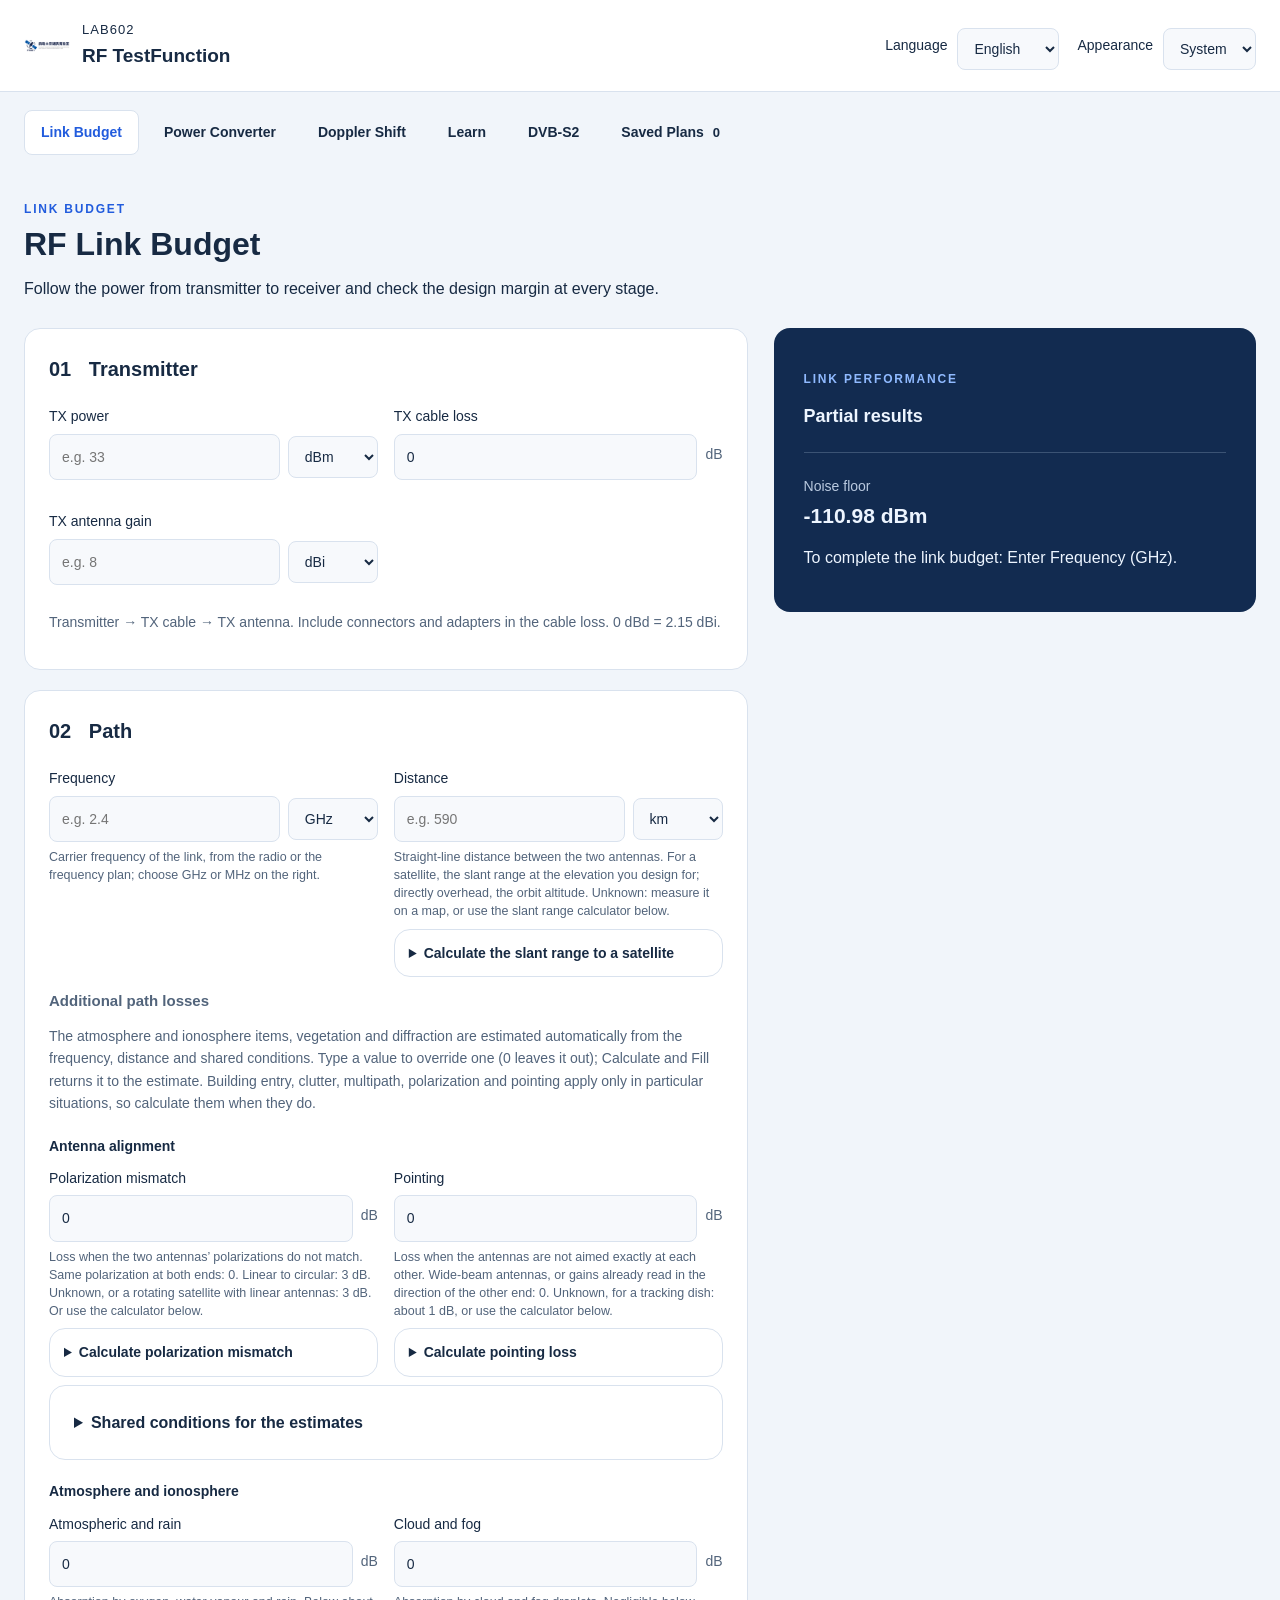
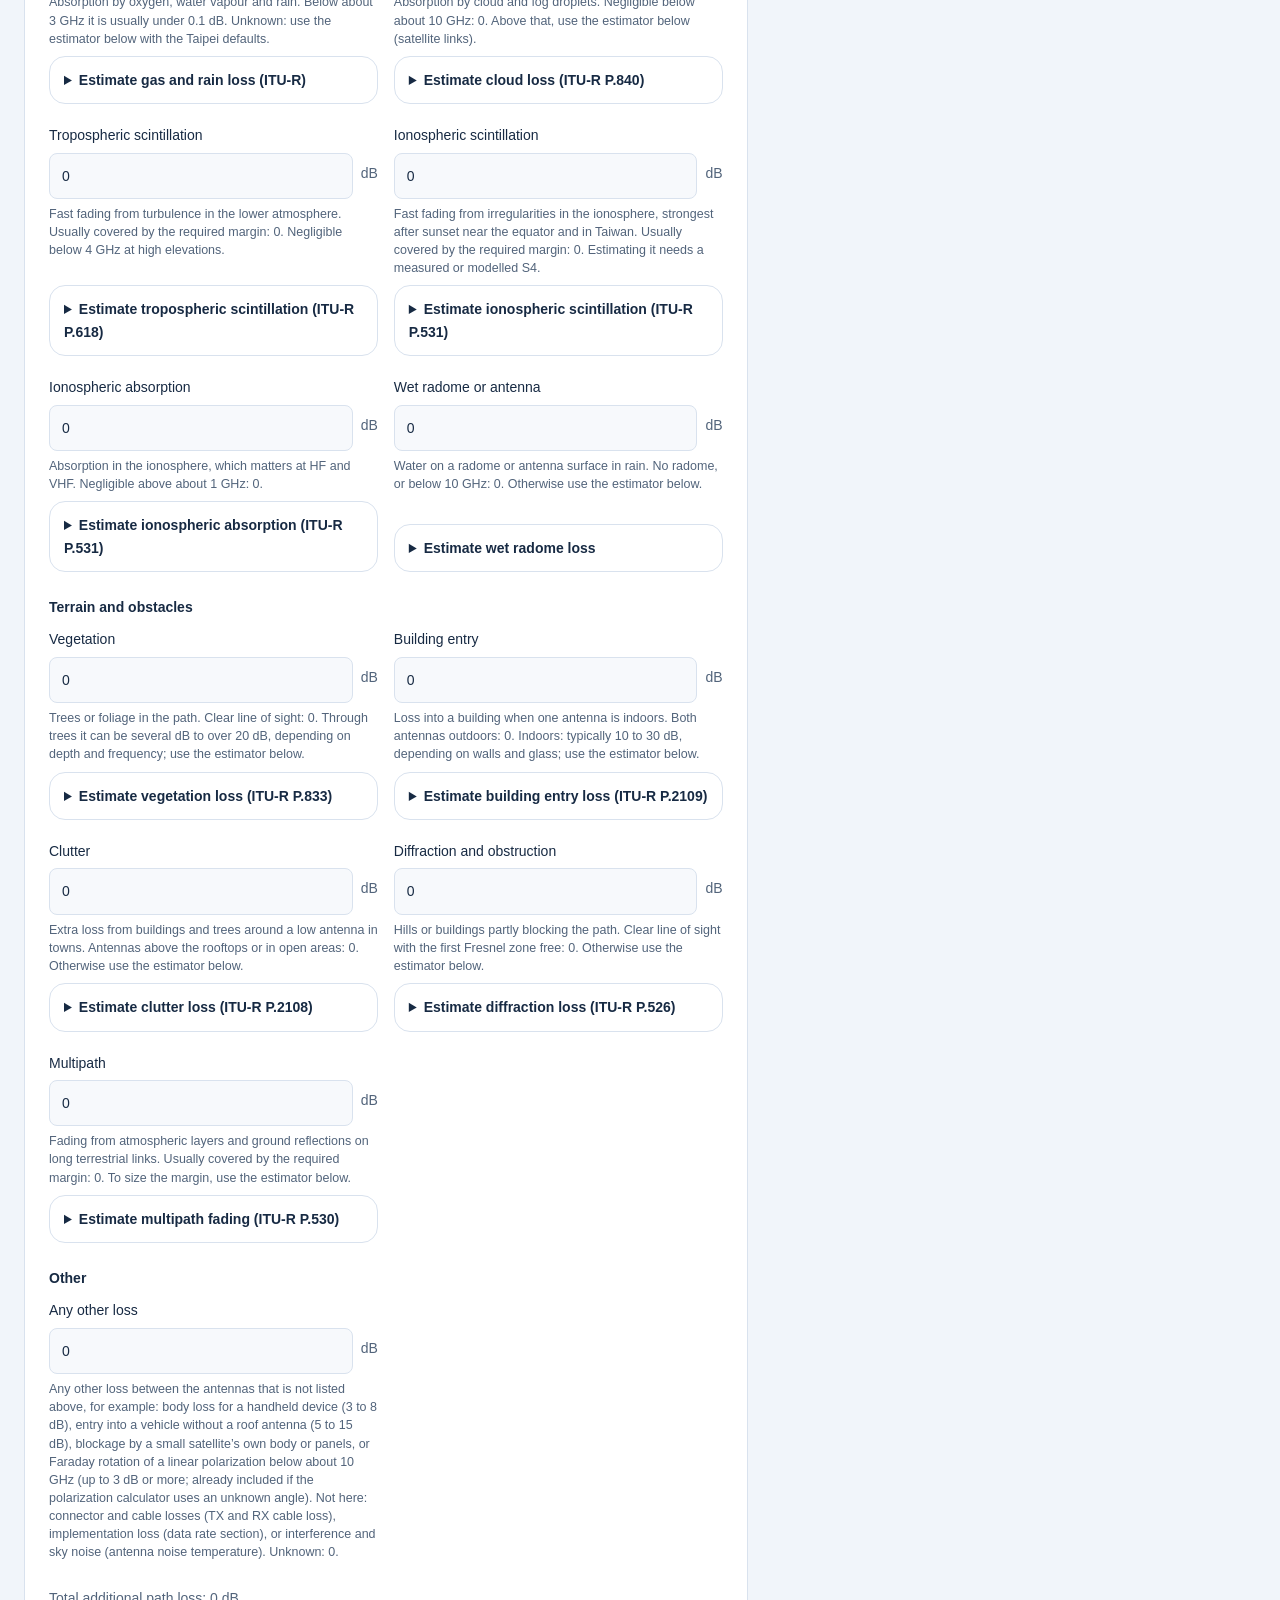
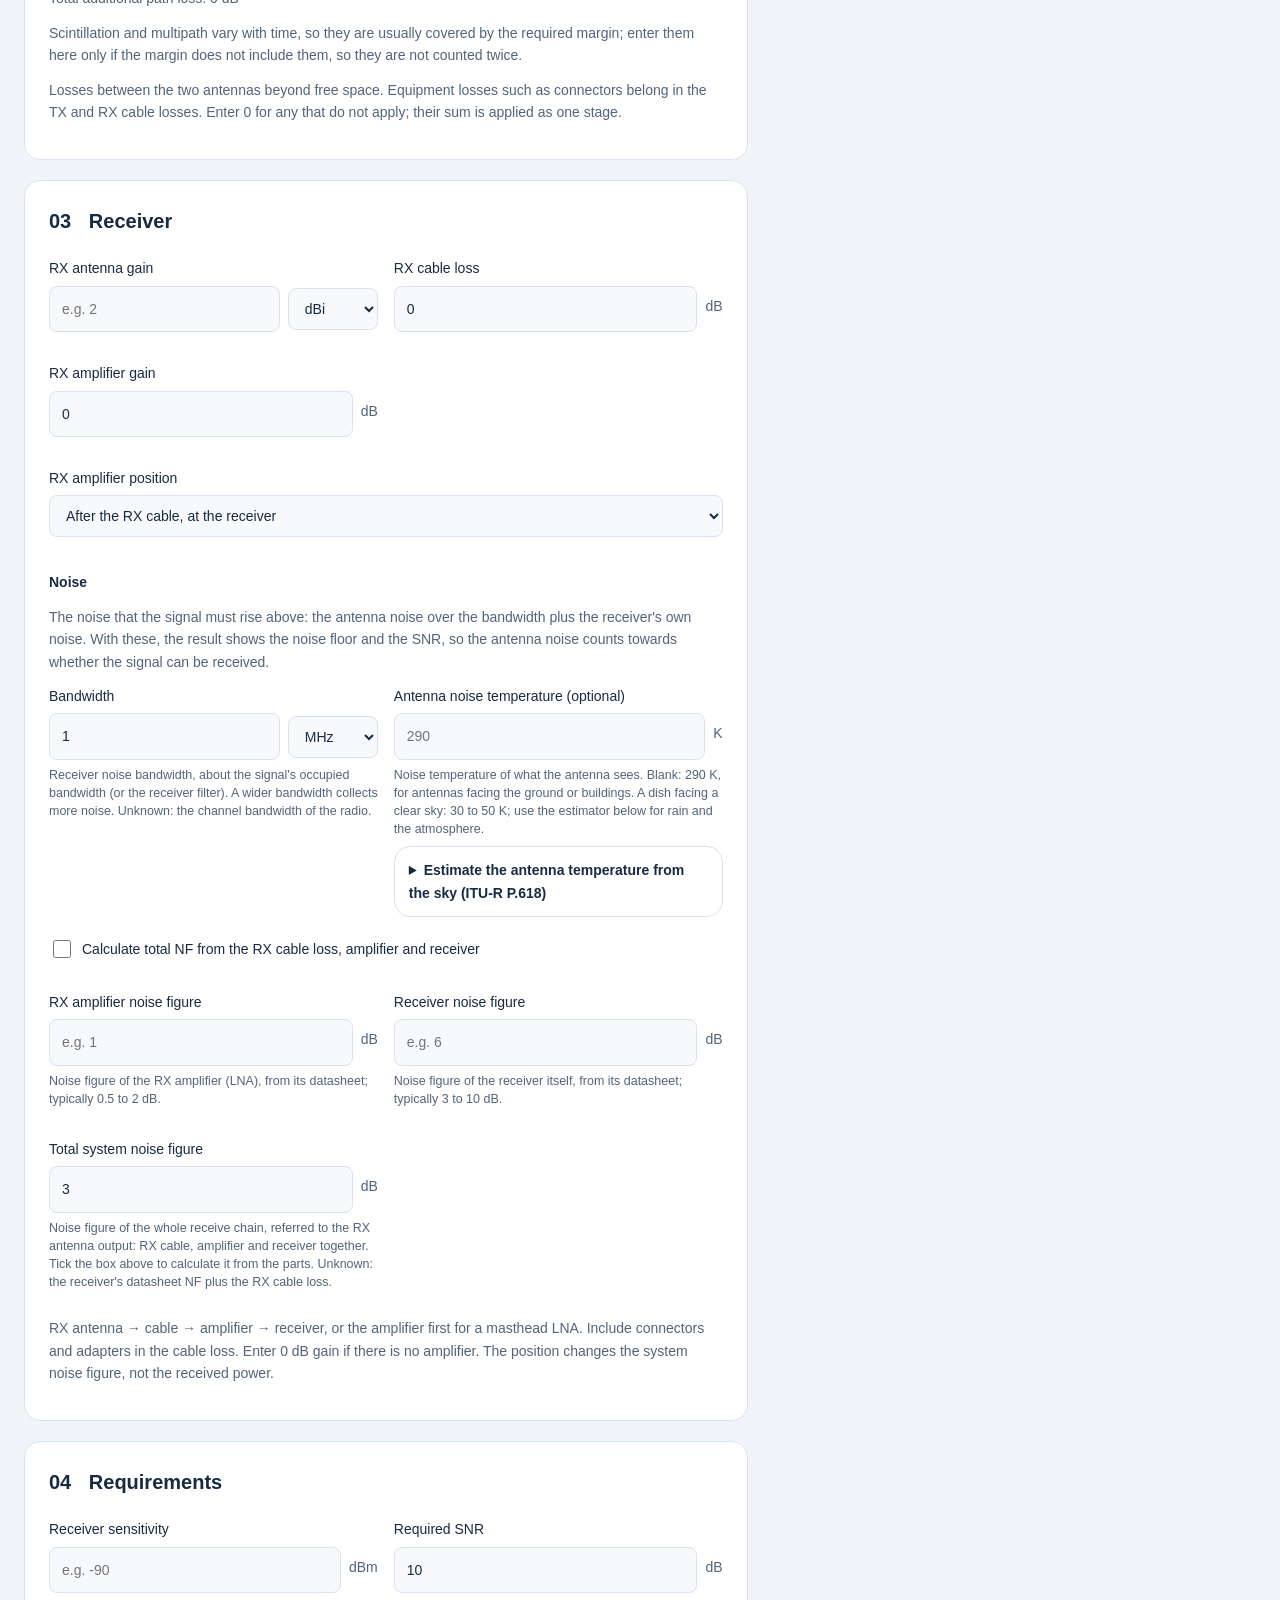
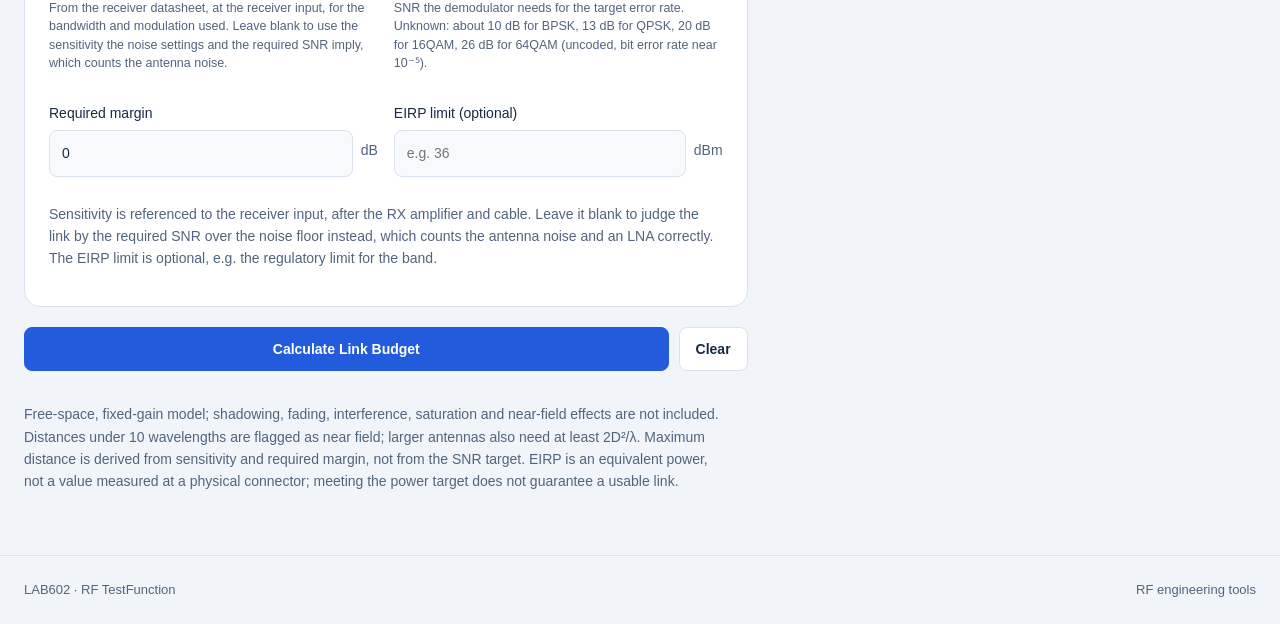
==== commit e184865a: "Add a DVB-S2 page: the transmit and receive chain step by step Follows ETSI EN 302 307-1 from mode a" ====
--- a/site/index.html
+++ b/site/index.html
@@ -61,6 +61,7 @@
       <button data-tab="power">Power Converter</button>
       <button data-tab="doppler">Doppler Shift</button>
       <button data-tab="learn">Learn</button>
+      <button data-tab="dvbs2">DVB-S2</button>
       <button data-tab="plans">Saved Plans <span id="count">0</span></button>
     </nav>
 
@@ -817,6 +818,314 @@
         </article>
       </section>
 
+      <!-- DVB-S2: transmit and receive chain, drawn by dvbs2-page.mjs -->
+      <section id="dvbs2" class="page" hidden>
+        <p class="eyebrow">DVB-S2</p>
+        <h1>DVB-S2 Transmitter and Receiver</h1>
+        <p class="lead">DVB-S2 (ETSI EN 302 307-1) is the satellite broadcasting and broadband standard behind most digital satellite TV and many data links. Follow a stream through every stage of the transmitter and back out of the receiver. The settings below apply to every section, and each figure follows them.</p>
+
+        <article id="s2-settings" class="learn">
+          <h3>Transmission settings</h3>
+          <div class="fields">
+            <label for="s2-modcod">MODCOD (modulation and code rate)<select id="s2-modcod"></select></label>
+            <label for="s2-frame">FECFRAME length<select id="s2-frame">
+                <option value="normal">Normal (64 800 bits)</option>
+                <option value="short">Short (16 200 bits)</option>
+              </select></label>
+            <label for="s2-rolloff">Roll-off α<select id="s2-rolloff">
+                <option value="0.35">0.35</option>
+                <option value="0.25">0.25</option>
+                <option value="0.2" selected>0.20</option>
+              </select></label>
+            <label for="s2-rs">Symbol rate<div class="input-unit"><input id="s2-rs" inputmode="decimal" value="30"><span>Msym/s</span></div></label>
+            <label class="check"><input type="checkbox" id="s2-pilots"> Pilots</label>
+          </div>
+          <div id="s2-summary"></div>
+          <div id="s2-diagram" class="chart"></div>
+          <p class="hint">Select a block to jump to its section. The transmitter is fully specified by the standard; the receiver is up to each manufacturer, so its stages show the usual techniques.</p>
+        </article>
+
+        <h2 class="subhead">Transmitter</h2>
+
+        <article id="s2-tx1" class="learn">
+          <h3>1. Mode adaptation: input stream to BBHEADER and DATA FIELD</h3>
+          <p>The input is usually an MPEG transport stream of 188-byte packets. For adaptive coding (ACM), null packets (PID 8191) can be removed and re-inserted at the receiver. Each packet's sync byte is replaced by a CRC-8 of the previous packet, so the receiver can check every packet. The stream is then sliced into DATA FIELDs, and an 80-bit <strong>BBHEADER</strong> in front of each tells the receiver how to rebuild the stream.</p>
+          <div class="table-wrap">
+            <table>
+              <thead><tr><th>Field</th><th>Size</th><th>Content</th></tr></thead>
+              <tbody>
+                <tr><td>MATYPE</td><td>2 bytes</td><td>Stream type (TS or generic), single or multiple streams, CCM or ACM/VCM, input stream synchronizer, null-packet deletion, roll-off</td></tr>
+                <tr><td>UPL</td><td>2 bytes</td><td>User packet length in bits (1504 for a transport stream; 0 for a continuous stream)</td></tr>
+                <tr><td>DFL</td><td>2 bytes</td><td>DATA FIELD length in bits</td></tr>
+                <tr><td>SYNC</td><td>1 byte</td><td>The user packet sync byte (0x47 for a transport stream)</td></tr>
+                <tr><td>SYNCD</td><td>2 bytes</td><td>Distance in bits from the start of the DATA FIELD to the first complete user packet</td></tr>
+                <tr><td>CRC-8</td><td>1 byte</td><td>Error detection on the first 9 bytes of the BBHEADER</td></tr>
+              </tbody>
+            </table>
+          </div>
+          <div id="s2-bbframe" class="chart"></div>
+          <p id="s2-bbframe-note" class="hint"></p>
+          <div class="formulas">
+            <h4>Formulas</h4>
+            <!-- eq:s2-crc8 --><div class="eq"><math display="block"><mrow><mi>g</mi><mo stretchy="false">&#x00028;</mo><mi>X</mi><mo stretchy="false">&#x00029;</mo><mo>&#x0003D;</mo><msup><mi>X</mi><mn>8</mn></msup><mo>&#x0002B;</mo><msup><mi>X</mi><mn>7</mn></msup><mo>&#x0002B;</mo><msup><mi>X</mi><mn>6</mn></msup><mo>&#x0002B;</mo><msup><mi>X</mi><mn>4</mn></msup><mo>&#x0002B;</mo><msup><mi>X</mi><mn>2</mn></msup><mo>&#x0002B;</mo><mn>1</mn><mo>&#x0002C;</mo><mspace width="1em" /><mtext>CRC</mtext><mo>&#x0003D;</mo><mtext>remainder</mtext><mrow><mo stretchy="true" fence="true" form="prefix">[</mo><msup><mi>X</mi><mn>8</mn></msup><mi>u</mi><mo stretchy="false">&#x00028;</mo><mi>X</mi><mo stretchy="false">&#x00029;</mo><mi>:</mi><mi>g</mi><mo stretchy="false">&#x00028;</mo><mi>X</mi><mo stretchy="false">&#x00029;</mo><mo stretchy="true" fence="true" form="postfix">]</mo></mrow></mrow></math></div><!-- /eq -->
+            <!-- eq:s2-dfl --><div class="eq"><math display="block"><mrow><mn>0</mn><mo>&#x02264;</mo><mtext>DFL</mtext><mo>&#x02264;</mo><msub><mi>K</mi><mrow><mi>b</mi><mi>c</mi><mi>h</mi></mrow></msub><mo>&#x02212;</mo><mn>80</mn><mo>&#x0002C;</mo><mspace width="1em" /><mtext>padding</mtext><mo>&#x0003D;</mo><msub><mi>K</mi><mrow><mi>b</mi><mi>c</mi><mi>h</mi></mrow></msub><mo>&#x02212;</mo><mtext>DFL</mtext><mo>&#x02212;</mo><mn>80</mn></mrow></math></div><!-- /eq -->
+            <p class="caption">u(X): the user packet without its sync byte; K<sub>bch</sub>: BBFRAME length for the code rate (table 5a/5b). For broadcasting, DFL = K<sub>bch</sub> − 80, so the frame needs no padding.</p>
+          </div>
+        </article>
+
+        <article id="s2-tx2" class="learn">
+          <h3>2. Stream adaptation: padding and BB scrambling</h3>
+          <p>Zero bits pad the BBFRAME up to K<sub>bch</sub> bits when the DATA FIELD is shorter. The whole BBFRAME is then XORed with a pseudo-random sequence, restarted at every frame, so long runs of equal bits do not concentrate the spectrum (energy dispersal). Enter some bits to see them scrambled; the receiver applies the same sequence again to restore them.</p>
+          <div class="learn-grid">
+            <div class="learn-controls">
+              <label for="s2-prbs-in">BBFRAME bits (first 64)<textarea id="s2-prbs-in" rows="3" spellcheck="false">0100011100000000000000000000000000000000000000000000000000000000</textarea></label>
+            </div>
+            <div class="learn-plots">
+              <div id="s2-prbs-out" class="mono"></div>
+            </div>
+          </div>
+          <div class="formulas">
+            <h4>Formulas</h4>
+            <!-- eq:s2-prbs --><div class="eq"><math display="block"><mrow><mn>1</mn><mo>&#x0002B;</mo><msup><mi>X</mi><mrow><mn>14</mn></mrow></msup><mo>&#x0002B;</mo><msup><mi>X</mi><mrow><mn>15</mn></mrow></msup></mrow></math></div><!-- /eq -->
+            <p class="caption">A 15-stage shift register loaded with 100101010000000 at the start of every BBFRAME; its output is XORed with the data from the first bit to bit K<sub>bch</sub>.</p>
+          </div>
+        </article>
+
+        <article id="s2-tx3" class="learn">
+          <h3>3. FEC encoding: BCH outer code and LDPC inner code</h3>
+          <p>Two error-correcting codes protect each BBFRAME. The <strong>LDPC</strong> code does most of the work: its long 64 800-bit block (or 16 200 bits) comes within about 0.7 to 1 dB of the Shannon limit. The small <strong>BCH</strong> code outside it corrects the few errors the LDPC decoder may leave, so the output is quasi error free (PER 10<sup>−7</sup>). Both are systematic: the data bits pass unchanged and parity bits are appended.</p>
+          <div id="s2-fecframe" class="chart"></div>
+          <div id="s2-fec-table"></div>
+          <div class="formulas">
+            <h4>Formulas</h4>
+            <!-- eq:s2-bch --><div class="eq"><math display="block"><mrow><mi>c</mi><mo stretchy="false">&#x00028;</mo><mi>x</mi><mo stretchy="false">&#x00029;</mo><mo>&#x0003D;</mo><msup><mi>x</mi><mrow><msub><mi>N</mi><mrow><mi>b</mi><mi>c</mi><mi>h</mi></mrow></msub><mo>&#x02212;</mo><msub><mi>K</mi><mrow><mi>b</mi><mi>c</mi><mi>h</mi></mrow></msub></mrow></msup><mi>m</mi><mo stretchy="false">&#x00028;</mo><mi>x</mi><mo stretchy="false">&#x00029;</mo><mo>&#x0002B;</mo><mi>d</mi><mo stretchy="false">&#x00028;</mo><mi>x</mi><mo stretchy="false">&#x00029;</mo><mo>&#x0002C;</mo><mspace width="1em" /><mi>d</mi><mo stretchy="false">&#x00028;</mo><mi>x</mi><mo stretchy="false">&#x00029;</mo><mo>&#x0003D;</mo><msup><mi>x</mi><mrow><msub><mi>N</mi><mrow><mi>b</mi><mi>c</mi><mi>h</mi></mrow></msub><mo>&#x02212;</mo><msub><mi>K</mi><mrow><mi>b</mi><mi>c</mi><mi>h</mi></mrow></msub></mrow></msup><mi>m</mi><mo stretchy="false">&#x00028;</mo><mi>x</mi><mo stretchy="false">&#x00029;</mo><mo>mod</mo><mi>g</mi><mo stretchy="false">&#x00028;</mo><mi>x</mi><mo stretchy="false">&#x00029;</mo></mrow></math></div><!-- /eq -->
+            <!-- eq:s2-ldpc --><div class="eq"><math display="block"><mrow><msub><mi>p</mi><mi>a</mi></msub><mo>&#x0003D;</mo><msub><mi>p</mi><mi>a</mi></msub><mo>&#x02295;</mo><msub><mi>i</mi><mi>m</mi></msub><mo>&#x0002C;</mo><mspace width="1em" /><mi>a</mi><mo>&#x0003D;</mo><mrow><mo stretchy="true" fence="true" form="prefix">&#x0007B;</mo><mi>x</mi><mo>&#x0002B;</mo><mo stretchy="false">&#x00028;</mo><mi>m</mi><mo>mod</mo><mn>360</mn><mo stretchy="false">&#x00029;</mo><mspace width="0.167em" /><mi>q</mi><mo stretchy="true" fence="true" form="postfix">&#x0007D;</mo></mrow><mo>mod</mo><mo stretchy="false">&#x00028;</mo><msub><mi>n</mi><mrow><mi>l</mi><mi>d</mi><mi>p</mi><mi>c</mi></mrow></msub><mo>&#x02212;</mo><msub><mi>k</mi><mrow><mi>l</mi><mi>d</mi><mi>p</mi><mi>c</mi></mrow></msub><mo stretchy="false">&#x00029;</mo></mrow></math></div><!-- /eq -->
+            <!-- eq:s2-ldpc-final --><div class="eq"><math display="block"><mrow><msub><mi>p</mi><mi>i</mi></msub><mo>&#x0003D;</mo><msub><mi>p</mi><mi>i</mi></msub><mo>&#x02295;</mo><msub><mi>p</mi><mrow><mi>i</mi><mo>&#x02212;</mo><mn>1</mn></mrow></msub><mo>&#x0002C;</mo><mspace width="1em" /><mi>i</mi><mo>&#x0003D;</mo><mn>1</mn><mo>&#x0002C;</mo><mi>&#x02026;</mi><mo>&#x0002C;</mo><msub><mi>n</mi><mrow><mi>l</mi><mi>d</mi><mi>p</mi><mi>c</mi></mrow></msub><mo>&#x02212;</mo><msub><mi>k</mi><mrow><mi>l</mi><mi>d</mi><mi>p</mi><mi>c</mi></mrow></msub><mo>&#x02212;</mo><mn>1</mn></mrow></math></div><!-- /eq -->
+            <p class="caption">g(x): product of the first t BCH polynomials (table 6a/6b). LDPC: each information bit i<sub>m</sub> is added (XOR) into parity accumulators whose addresses x come from annex B (one row per group of 360 bits); q is the code's step (table 7a/7b). A final running XOR gives the parity bits.</p>
+          </div>
+        </article>
+
+        <article id="s2-tx4" class="learn">
+          <h3>4. Bit interleaving (8PSK, 16APSK, 32APSK)</h3>
+          <p>The FECFRAME is written into a block interleaver column by column and read out row by row. Each modulation symbol therefore takes its bits from different parts of the codeword, so a symbol hit by noise damages bits the LDPC decoder can correct separately. QPSK, whose two bits are equally reliable, is not interleaved.</p>
+          <div id="s2-interleaver" class="chart"></div>
+          <p id="s2-interleaver-note" class="hint"></p>
+          <div class="formulas">
+            <h4>Formulas</h4>
+            <!-- eq:s2-interleaver --><div class="eq"><math display="block"><mrow><mtext>column</mtext><mo>&#x0003D;</mo><mrow><mo stretchy="true" fence="true" form="prefix">&#x0230A;</mo><mi>k</mi><mo>&#x0002F;</mo><mi>R</mi><mo stretchy="true" fence="true" form="postfix">&#x0230B;</mo></mrow><mo>&#x0002C;</mo><mspace width="1em" /><mtext>row</mtext><mo>&#x0003D;</mo><mi>k</mi><mo>mod</mo><mi>R</mi><mo>&#x0002C;</mo><mspace width="1em" /><mi>R</mi><mo>&#x0003D;</mo><msub><mi>n</mi><mrow><mi>l</mi><mi>d</mi><mi>p</mi><mi>c</mi></mrow></msub><mo>&#x0002F;</mo><mi>C</mi></mrow></math></div><!-- /eq -->
+            <p class="caption">Bit k of the FECFRAME is written to row k mod R of column ⌊k / R⌋; the rows are read out in order, one symbol's bits per row. R = n<sub>ldpc</sub> / C rows and C columns (table 8).</p>
+          </div>
+        </article>
+
+        <article id="s2-tx5" class="learn">
+          <h3>5. Mapping into the constellation</h3>
+          <p>Groups of 2 to 5 bits select one point: Gray-coded QPSK and 8PSK, or amplitude and phase shift keying (APSK) with points on 2 or 3 rings. APSK suits satellite amplifiers, which compress high amplitudes: fewer rings than square QAM keep the signal closer to constant envelope. The ring ratio γ depends on the code rate (tables 9 and 10).</p>
+          <div class="learn-grid">
+            <div class="learn-controls">
+              <div id="s2-map-readout"></div>
+            </div>
+            <div class="learn-plots">
+              <div id="s2-constellation" class="chart constellation"></div>
+            </div>
+          </div>
+          <div class="formulas">
+            <h4>Formulas</h4>
+            <!-- eq:s2-apsk16 --><div class="eq"><math display="block"><mrow><msubsup><mi>R</mi><mn>1</mn><mn>2</mn></msubsup><mo>&#x0002B;</mo><mn>3</mn><msubsup><mi>R</mi><mn>2</mn><mn>2</mn></msubsup><mo>&#x0003D;</mo><mn>4</mn><mo>&#x0002C;</mo><mspace width="1em" /><mi>&#x003B3;</mi><mo>&#x0003D;</mo><msub><mi>R</mi><mn>2</mn></msub><mo>&#x0002F;</mo><msub><mi>R</mi><mn>1</mn></msub></mrow></math></div><!-- /eq -->
+            <!-- eq:s2-apsk32 --><div class="eq"><math display="block"><mrow><msubsup><mi>R</mi><mn>1</mn><mn>2</mn></msubsup><mo>&#x0002B;</mo><mn>3</mn><msubsup><mi>R</mi><mn>2</mn><mn>2</mn></msubsup><mo>&#x0002B;</mo><mn>4</mn><msubsup><mi>R</mi><mn>3</mn><mn>2</mn></msubsup><mo>&#x0003D;</mo><mn>8</mn><mo>&#x0002C;</mo><mspace width="1em" /><msub><mi>&#x003B3;</mi><mn>1</mn></msub><mo>&#x0003D;</mo><msub><mi>R</mi><mn>2</mn></msub><mo>&#x0002F;</mo><msub><mi>R</mi><mn>1</mn></msub><mo>&#x0002C;</mo><mspace width="1em" /><msub><mi>&#x003B3;</mi><mn>2</mn></msub><mo>&#x0003D;</mo><msub><mi>R</mi><mn>3</mn></msub><mo>&#x0002F;</mo><msub><mi>R</mi><mn>1</mn></msub></mrow></math></div><!-- /eq -->
+            <p class="caption">With unit average symbol energy. QPSK and 8PSK points lie on the unit circle, QPSK at odd multiples of π/4.</p>
+          </div>
+        </article>
+
+        <article id="s2-tx6" class="learn">
+          <h3>6. Physical layer framing: PLHEADER, pilots and PL scrambling</h3>
+          <p>The symbols are cut into SLOTs of 90 symbols. A one-slot <strong>PLHEADER</strong> goes first: a 26-symbol start-of-frame (SOF) pattern the receiver searches for, and a 64-symbol PLS code carrying the MODCOD and frame type, strongly protected and sent in robust π/2-BPSK. Optional <strong>pilot blocks</strong> of 36 known symbols every 16 slots help the receiver track the carrier phase. Finally every symbol after the header is rotated by a known pseudo-random multiple of 90° (PL scrambling).</p>
+          <div id="s2-plframe" class="chart"></div>
+          <div id="s2-plframe-table"></div>
+          <h4>PLHEADER of the selected mode</h4>
+          <div class="learn-grid">
+            <div class="learn-controls">
+              <div id="s2-plheader-bits" class="mono"></div>
+            </div>
+            <div class="learn-plots">
+              <div id="s2-plheader" class="chart constellation"></div>
+            </div>
+          </div>
+          <div class="formulas">
+            <h4>Formulas</h4>
+            <!-- eq:s2-plframe --><div class="eq"><math display="block"><mrow><msub><mi>N</mi><mrow><mi>P</mi><mi>L</mi></mrow></msub><mo>&#x0003D;</mo><mn>90</mn><mo stretchy="false">&#x00028;</mo><mi>S</mi><mo>&#x0002B;</mo><mn>1</mn><mo stretchy="false">&#x00029;</mo><mo>&#x0002B;</mo><mi>P</mi><mrow><mo stretchy="true" fence="true" form="prefix">&#x0230A;</mo><mfrac><mrow><mi>S</mi><mo>&#x02212;</mo><mn>1</mn></mrow><mrow><mn>16</mn></mrow></mfrac><mo stretchy="true" fence="true" form="postfix">&#x0230B;</mo></mrow><mo>&#x0002C;</mo><mspace width="1em" /><mi>S</mi><mo>&#x0003D;</mo><mfrac><mrow><msub><mi>n</mi><mrow><mi>l</mi><mi>d</mi><mi>p</mi><mi>c</mi></mrow></msub></mrow><mrow><mn>90</mn><mspace width="0.167em" /><msub><mi>&#x003B7;</mi><mrow><mi>M</mi><mi>O</mi><mi>D</mi></mrow></msub></mrow></mfrac></mrow></math></div><!-- /eq -->
+            <!-- eq:s2-pi2bpsk --><div class="eq"><math display="block"><mrow><msub><mi>I</mi><mrow><mn>2</mn><mi>i</mi><mo>&#x02212;</mo><mn>1</mn></mrow></msub><mo>&#x0003D;</mo><msub><mi>Q</mi><mrow><mn>2</mn><mi>i</mi><mo>&#x02212;</mo><mn>1</mn></mrow></msub><mo>&#x0003D;</mo><mfrac><mrow><mn>1</mn><mo>&#x02212;</mo><mn>2</mn><msub><mi>y</mi><mrow><mn>2</mn><mi>i</mi><mo>&#x02212;</mo><mn>1</mn></mrow></msub></mrow><mrow><msqrt><mrow><mn>2</mn></mrow></msqrt></mrow></mfrac><mo>&#x0002C;</mo><mspace width="1em" /><msub><mi>I</mi><mrow><mn>2</mn><mi>i</mi></mrow></msub><mo>&#x0003D;</mo><mo>&#x02212;</mo><msub><mi>Q</mi><mrow><mn>2</mn><mi>i</mi></mrow></msub><mo>&#x0003D;</mo><mo>&#x02212;</mo><mfrac><mrow><mn>1</mn><mo>&#x02212;</mo><mn>2</mn><msub><mi>y</mi><mrow><mn>2</mn><mi>i</mi></mrow></msub></mrow><mrow><msqrt><mrow><mn>2</mn></mrow></msqrt></mrow></mfrac></mrow></math></div><!-- /eq -->
+            <!-- eq:s2-scrambling --><div class="eq"><math display="block"><mrow><msub><mi>z</mi><mi>n</mi></msub><mo stretchy="false">&#x00028;</mo><mi>i</mi><mo stretchy="false">&#x00029;</mo><mo>&#x0003D;</mo><mi>x</mi><mrow><mo stretchy="true" fence="true" form="prefix">&#x00028;</mo><mo stretchy="false">&#x00028;</mo><mi>i</mi><mo>&#x0002B;</mo><mi>n</mi><mo stretchy="false">&#x00029;</mo><mo>mod</mo><mo stretchy="false">&#x00028;</mo><msup><mn>2</mn><mrow><mn>18</mn></mrow></msup><mo>&#x02212;</mo><mn>1</mn><mo stretchy="false">&#x00029;</mo><mo stretchy="true" fence="true" form="postfix">&#x00029;</mo></mrow><mo>&#x02295;</mo><mi>y</mi><mo stretchy="false">&#x00028;</mo><mi>i</mi><mo stretchy="false">&#x00029;</mo><mo>&#x0002C;</mo><mspace width="1em" /><msub><mi>R</mi><mi>n</mi></msub><mo stretchy="false">&#x00028;</mo><mi>i</mi><mo stretchy="false">&#x00029;</mo><mo>&#x0003D;</mo><mn>2</mn><msub><mi>z</mi><mi>n</mi></msub><mrow><mo stretchy="true" fence="true" form="prefix">&#x00028;</mo><mo stretchy="false">&#x00028;</mo><mi>i</mi><mo>&#x0002B;</mo><mn>131072</mn><mo stretchy="false">&#x00029;</mo><mo>mod</mo><mo stretchy="false">&#x00028;</mo><msup><mn>2</mn><mrow><mn>18</mn></mrow></msup><mo>&#x02212;</mo><mn>1</mn><mo stretchy="false">&#x00029;</mo><mo stretchy="true" fence="true" form="postfix">&#x00029;</mo></mrow><mo>&#x0002B;</mo><msub><mi>z</mi><mi>n</mi></msub><mo stretchy="false">&#x00028;</mo><mi>i</mi><mo stretchy="false">&#x00029;</mo><mo>&#x0002C;</mo><mspace width="1em" /><mi>C</mi><mo stretchy="false">&#x00028;</mo><mi>i</mi><mo stretchy="false">&#x00029;</mo><mo>&#x0003D;</mo><msup><mi>e</mi><mrow><mi>j</mi><msub><mi>R</mi><mi>n</mi></msub><mo stretchy="false">&#x00028;</mo><mi>i</mi><mo stretchy="false">&#x00029;</mo><mi>&#x003C0;</mi><mo>&#x0002F;</mo><mn>2</mn></mrow></msup></mrow></math></div><!-- /eq -->
+            <p class="caption">S = n<sub>ldpc</sub> / (90 η<sub>MOD</sub>) slots; P = 36 pilot symbols, each (1 + j)/√2. y: PLHEADER bits. x and y in the scrambler are m-sequences of 1 + x<sup>7</sup> + x<sup>18</sup> and 1 + y<sup>5</sup> + y<sup>7</sup> + y<sup>10</sup> + y<sup>18</sup>; n = 0 by default.</p>
+          </div>
+        </article>
+
+        <article id="s2-tx7" class="learn">
+          <h3>7. Baseband shaping and quadrature modulation</h3>
+          <p>Each symbol is shaped by a square-root raised cosine (SRRC) filter, which keeps the spectrum within R<sub>s</sub>(1 + α). The receiver applies the same filter, so the pair forms a raised cosine with no intersymbol interference. A smaller roll-off α packs carriers closer together. I and Q then modulate the carrier.</p>
+          <div id="s2-spectrum" class="chart"></div>
+          <div id="s2-spectrum-readout"></div>
+          <div class="formulas">
+            <h4>Formulas</h4>
+            <!-- eq:s2-rrc --><div class="eq"><math display="block"><mrow><mi>H</mi><mo stretchy="false">&#x00028;</mo><mi>f</mi><mo stretchy="false">&#x00029;</mo><mo>&#x0003D;</mo><mrow><mo stretchy="true" fence="true" form="prefix">&#x0007B;</mo><mtable><mtr><mtd><mn>1</mn></mtd><mtd><mo stretchy="false">&#x0007C;</mo><mi>f</mi><mo stretchy="false">&#x0007C;</mo><mo>&#x0003C;</mo><msub><mi>f</mi><mi>N</mi></msub><mo stretchy="false">&#x00028;</mo><mn>1</mn><mo>&#x02212;</mo><mi>&#x003B1;</mi><mo stretchy="false">&#x00029;</mo></mtd></mtr><mtr><mtd><msqrt><mrow><mfrac><mrow><mn>1</mn></mrow><mrow><mn>2</mn></mrow></mfrac><mo>&#x0002B;</mo><mfrac><mrow><mn>1</mn></mrow><mrow><mn>2</mn></mrow></mfrac><mi>sin</mi><mspace width="0.167em" /><mrow><mo stretchy="true" fence="true" form="prefix">&#x00028;</mo><mfrac><mrow><mi>&#x003C0;</mi></mrow><mrow><mn>2</mn><msub><mi>f</mi><mi>N</mi></msub></mrow></mfrac><mo>&#x000B7;</mo><mfrac><mrow><msub><mi>f</mi><mi>N</mi></msub><mo>&#x02212;</mo><mo stretchy="false">&#x0007C;</mo><mi>f</mi><mo stretchy="false">&#x0007C;</mo></mrow><mrow><mi>&#x003B1;</mi></mrow></mfrac><mo stretchy="true" fence="true" form="postfix">&#x00029;</mo></mrow></mrow></msqrt></mtd><mtd><msub><mi>f</mi><mi>N</mi></msub><mo stretchy="false">&#x00028;</mo><mn>1</mn><mo>&#x02212;</mo><mi>&#x003B1;</mi><mo stretchy="false">&#x00029;</mo><mo>&#x02264;</mo><mo stretchy="false">&#x0007C;</mo><mi>f</mi><mo stretchy="false">&#x0007C;</mo><mo>&#x02264;</mo><msub><mi>f</mi><mi>N</mi></msub><mo stretchy="false">&#x00028;</mo><mn>1</mn><mo>&#x0002B;</mo><mi>&#x003B1;</mi><mo stretchy="false">&#x00029;</mo></mtd></mtr><mtr><mtd><mn>0</mn></mtd><mtd><mo stretchy="false">&#x0007C;</mo><mi>f</mi><mo stretchy="false">&#x0007C;</mo><mo>&#x0003E;</mo><msub><mi>f</mi><mi>N</mi></msub><mo stretchy="false">&#x00028;</mo><mn>1</mn><mo>&#x0002B;</mo><mi>&#x003B1;</mi><mo stretchy="false">&#x00029;</mo></mtd></mtr></mtable></mrow></mrow></math></div><!-- /eq -->
+            <!-- eq:s2-bandwidth --><div class="eq"><math display="block"><mrow><mi>B</mi><mo>&#x0003D;</mo><msub><mi>R</mi><mi>s</mi></msub><mo stretchy="false">&#x00028;</mo><mn>1</mn><mo>&#x0002B;</mo><mi>&#x003B1;</mi><mo stretchy="false">&#x00029;</mo><mo>&#x0002C;</mo><mspace width="1em" /><msub><mi>R</mi><mi>b</mi></msub><mo>&#x0003D;</mo><mi>&#x003B7;</mi><mspace width="0.167em" /><msub><mi>R</mi><mi>s</mi></msub></mrow></math></div><!-- /eq -->
+            <p class="caption">f<sub>N</sub> = R<sub>s</sub>/2, the Nyquist frequency; η: useful bits per symbol after all overheads.</p>
+          </div>
+        </article>
+
+        <h2 class="subhead">Receiver</h2>
+
+        <article id="s2-rx1" class="learn">
+          <h3>1. Front end and matched filter</h3>
+          <p>The LNB on the dish amplifies the signal and converts it to L-band (950 to 2150 MHz). The tuner brings it to baseband I and Q, automatic gain control sets the level, and an ADC samples it, usually at two samples per symbol or more. A <strong>matched filter</strong>, the same SRRC as the transmitter's, maximizes the SNR at the sampling instants.</p>
+          <div id="s2-pulses" class="chart"></div>
+          <p class="hint">The SRRC pulse alone (dashed) is not zero at the other symbol instants, so it would leave intersymbol interference; after the matched filter the raised cosine (thick) crosses zero at every other instant (dots), and each sample holds one symbol only. The pulses follow the roll-off chosen at the top.</p>
+          <div class="formulas">
+            <h4>Formulas</h4>
+            <!-- eq:s2-matched --><div class="eq"><math display="block"><mrow><mi>y</mi><mo stretchy="false">&#x00028;</mo><mi>t</mi><mo stretchy="false">&#x00029;</mo><mo>&#x0003D;</mo><mi>r</mi><mo stretchy="false">&#x00028;</mo><mi>t</mi><mo stretchy="false">&#x00029;</mo><mo>&#x0002A;</mo><mi>h</mi><mo stretchy="false">&#x00028;</mo><mo>&#x02212;</mo><mi>t</mi><mo stretchy="false">&#x00029;</mo></mrow></math></div><!-- /eq -->
+            <p class="caption">r(t): received baseband signal; h(t): SRRC impulse response. The cascade of the two SRRC filters is a raised cosine, which is zero at every other symbol instant.</p>
+          </div>
+        </article>
+
+        <article id="s2-rx2" class="learn">
+          <h3>2. Timing recovery and frame synchronization</h3>
+          <p>A <strong>timing error detector</strong>, such as Gardner's, compares samples halfway between symbols to adjust the sampling instant. The receiver then correlates the incoming symbols with the known 26-symbol SOF to find each frame. Correlating with differences of consecutive symbols keeps this working before the carrier frequency is known. It then decodes the PLS code, choosing the most likely of its 128 codewords, to learn the MODCOD, the frame length and whether pilots follow.</p>
+          <h4>Eye diagram and timing error</h4>
+          <div class="learn-grid">
+            <div class="learn-controls">
+              <label for="s2-timing">Sampling offset <output id="s2-timing-out"></output><input type="range" id="s2-timing" min="-0.5" max="0.5" step="0.05" value="0.2" data-unit="T"></label>
+              <div id="s2-eye-readout"></div>
+            </div>
+            <div class="learn-plots">
+              <div id="s2-eye" class="chart"></div>
+            </div>
+          </div>
+          <p class="hint">Matched filter output of the I branch for random symbols, overlaid over two symbol periods (noise-free). Sampling at the centre of the eye gives the widest opening; move the offset to see the opening close and the Gardner detector's average error point back to the centre. A smaller roll-off α narrows the eye in time.</p>
+          <h4>Finding the start of a frame</h4>
+          <div class="learn-grid">
+            <div class="learn-controls">
+              <label for="s2-sof-esn0">Es/N₀ <output id="s2-sof-esn0-out"></output><input type="range" id="s2-sof-esn0" min="-3" max="12" step="0.5" value="6" data-unit="dB"></label>
+              <label for="s2-sof-df">Frequency offset <output id="s2-sof-df-out"></output><input type="range" id="s2-sof-df" min="0" max="10" step="0.5" value="3" data-unit="% Rs"></label>
+              <div id="s2-sof-readout"></div>
+            </div>
+            <div class="learn-plots">
+              <div id="s2-sof" class="chart"></div>
+            </div>
+          </div>
+          <p class="hint">A received stream of 300 symbols with a PLHEADER starting at symbol 120. With a frequency offset the carrier turns a little every symbol, so a plain correlation with the SOF loses its peak; the differential correlation compares neighbouring symbols, cancels the rotation and still finds the frame.</p>
+          <div class="formulas">
+            <h4>Formulas</h4>
+            <!-- eq:s2-gardner --><div class="eq"><math display="block"><mrow><mi>e</mi><mo stretchy="false">&#x00028;</mo><mi>k</mi><mo stretchy="false">&#x00029;</mo><mo>&#x0003D;</mo><mo>Re</mo><mrow><mo stretchy="true" fence="true" form="prefix">&#x0007B;</mo><msup><mi>y</mi><mo>&#x0002A;</mo></msup><mrow><mo stretchy="true" fence="true" form="prefix">&#x00028;</mo><mi>k</mi><mo>&#x02212;</mo><mfrac><mrow><mn>1</mn></mrow><mrow><mn>2</mn></mrow></mfrac><mo stretchy="true" fence="true" form="postfix">&#x00029;</mo></mrow><mrow><mo stretchy="true" fence="true" form="prefix">[</mo><mi>y</mi><mo stretchy="false">&#x00028;</mo><mi>k</mi><mo stretchy="false">&#x00029;</mo><mo>&#x02212;</mo><mi>y</mi><mo stretchy="false">&#x00028;</mo><mi>k</mi><mo>&#x02212;</mo><mn>1</mn><mo stretchy="false">&#x00029;</mo><mo stretchy="true" fence="true" form="postfix">]</mo></mrow><mo stretchy="true" fence="true" form="postfix">&#x0007D;</mo></mrow></mrow></math></div><!-- /eq -->
+            <!-- eq:s2-sof --><div class="eq"><math display="block"><mrow><mi>&#x0039B;</mi><mo stretchy="false">&#x00028;</mo><mi>n</mi><mo stretchy="false">&#x00029;</mo><mo>&#x0003D;</mo><mrow><mo stretchy="true" fence="true" form="prefix">&#x0007C;</mo><msubsup><mo>&#x02211;</mo><mrow><mi>i</mi><mo>&#x0003D;</mo><mn>1</mn></mrow><mrow><mn>25</mn></mrow></msubsup><msub><mi>r</mi><mrow><mi>n</mi><mo>&#x0002B;</mo><mi>i</mi></mrow></msub><mspace width="0.167em" /><msubsup><mi>r</mi><mrow><mi>n</mi><mo>&#x0002B;</mo><mi>i</mi><mo>&#x02212;</mo><mn>1</mn></mrow><mo>&#x0002A;</mo></msubsup><msup><mrow><mo stretchy="true" fence="true" form="prefix">&#x00028;</mo><msub><mi>s</mi><mi>i</mi></msub><mspace width="0.167em" /><msubsup><mi>s</mi><mrow><mi>i</mi><mo>&#x02212;</mo><mn>1</mn></mrow><mo>&#x0002A;</mo></msubsup><mo stretchy="true" fence="true" form="postfix">&#x00029;</mo></mrow><mo>&#x0002A;</mo></msup><mo stretchy="true" fence="true" form="postfix">&#x0007C;</mo></mrow></mrow></math></div><!-- /eq -->
+            <p class="caption">y(k): matched filter output at symbol k, y(k − ½) between symbols; s<sub>i</sub>: the π/2-BPSK SOF symbols. The correlation peaks when n is the start of a frame.</p>
+          </div>
+        </article>
+
+        <article id="s2-rx3" class="learn">
+          <h3>3. Carrier recovery and PL descrambling</h3>
+          <p>Doppler and LNB drift leave a frequency offset, and oscillator phase noise rotates the constellation. The known PLHEADER and pilot symbols reveal the offset and phase, which are corrected before decoding. PL descrambling multiplies by the conjugate of the scrambling sequence. Move the phase error and see the constellation rotate until the pilots correct it.</p>
+          <div class="learn-grid">
+            <div class="learn-controls">
+              <label for="s2-esn0">Es/N₀ <output id="s2-esn0-out"></output><input type="range" id="s2-esn0" min="-3" max="20" step="0.5" value="12" data-unit="dB"></label>
+              <label for="s2-phase">Phase error <output id="s2-phase-out"></output><input type="range" id="s2-phase" min="0" max="45" step="1" value="15" data-unit="°"></label>
+              <label class="check"><input type="checkbox" id="s2-correct"> Correct the phase with the pilots</label>
+              <div id="s2-rx-readout"></div>
+            </div>
+            <div class="learn-plots">
+              <div id="s2-rx-constellation" class="chart constellation"></div>
+            </div>
+          </div>
+          <div class="formulas">
+            <h4>Formulas</h4>
+            <!-- eq:s2-phase --><div class="eq"><math display="block"><mrow><mover accent="true"><mrow><mi>&#x003C6;</mi></mrow><mo>&#x0005E;</mo></mover><mo>&#x0003D;</mo><mo>arg</mo><munder><mo>&#x02211;</mo><mi>k</mi></munder><msub><mi>r</mi><mi>k</mi></msub><mspace width="0.167em" /><msubsup><mi>p</mi><mi>k</mi><mo>&#x0002A;</mo></msubsup><mo>&#x0002C;</mo><mspace width="1em" /><msubsup><mi>r</mi><mi>k</mi><mi>&#x02032;</mi></msubsup><mo>&#x0003D;</mo><msub><mi>r</mi><mi>k</mi></msub><mspace width="0.167em" /><msup><mi>e</mi><mrow><mo>&#x02212;</mo><mi>j</mi><mover accent="true"><mrow><mi>&#x003C6;</mi></mrow><mo>&#x0005E;</mo></mover></mrow></msup></mrow></math></div><!-- /eq -->
+            <!-- eq:s2-descramble --><div class="eq"><math display="block"><mrow><msub><mi>s</mi><mi>k</mi></msub><mo>&#x0003D;</mo><msubsup><mi>r</mi><mi>k</mi><mi>&#x02032;</mi></msubsup><mspace width="0.167em" /><msup><mi>C</mi><mo>&#x0002A;</mo></msup><mo stretchy="false">&#x00028;</mo><mi>k</mi><mo stretchy="false">&#x00029;</mo></mrow></math></div><!-- /eq -->
+            <p class="caption">r<sub>k</sub>: received pilot or header symbols; p<sub>k</sub>: their known values. The estimate averages out the noise over the 36 pilots of a block. C: the PL scrambling sequence.</p>
+          </div>
+        </article>
+
+        <article id="s2-rx4" class="learn">
+          <h3>4. Soft demapping and bit deinterleaving</h3>
+          <p>Instead of deciding each bit as 0 or 1, the demapper computes how likely each value is: a log-likelihood ratio (LLR), positive when 0 is more likely, with a magnitude showing the confidence. Points close to a decision boundary give small LLRs. The LLRs are deinterleaved back into codeword order for the LDPC decoder.</p>
+          <div class="learn-grid">
+            <div class="learn-controls">
+              <label for="s2-llr-bit">Bit<select id="s2-llr-bit"></select></label>
+              <label for="s2-llr-esn0">Es/N₀ <output id="s2-llr-esn0-out"></output><input type="range" id="s2-llr-esn0" min="0" max="20" step="0.5" value="8" data-unit="dB"></label>
+              <div id="s2-llr-readout"></div>
+            </div>
+            <div class="learn-plots">
+              <div id="s2-llr-map" class="chart constellation"></div>
+            </div>
+          </div>
+          <p class="hint">Each square is a possible received point, coloured by the LLR of the chosen bit for the selected MODCOD: blue where 0 is more likely, orange where 1 is, paler near the boundary, where the LLR is small and the decoder trusts the bit less. A higher Es/N₀ makes the same distance more convincing, so the colours sharpen.</p>
+          <div class="formulas">
+            <h4>Formulas</h4>
+            <!-- eq:s2-llr --><div class="eq"><math display="block"><mrow><mi>L</mi><mo stretchy="false">&#x00028;</mo><msub><mi>b</mi><mi>k</mi></msub><mo stretchy="false">&#x00029;</mo><mo>&#x0003D;</mo><mi>ln</mi><mspace width="0.167em" /><mfrac><mrow><msub><mo>&#x02211;</mo><mrow><mi>s</mi><mo>&#x02208;</mo><msubsup><mi>S</mi><mi>k</mi><mn>0</mn></msubsup></mrow></msub><msup><mi>e</mi><mrow><mo>&#x02212;</mo><mo stretchy="false">&#x0007C;</mo><mi>r</mi><mo>&#x02212;</mo><mi>s</mi><msup><mo stretchy="false">&#x0007C;</mo><mn>2</mn></msup><mo>&#x0002F;</mo><msub><mi>N</mi><mn>0</mn></msub></mrow></msup></mrow><mrow><msub><mo>&#x02211;</mo><mrow><mi>s</mi><mo>&#x02208;</mo><msubsup><mi>S</mi><mi>k</mi><mn>1</mn></msubsup></mrow></msub><msup><mi>e</mi><mrow><mo>&#x02212;</mo><mo stretchy="false">&#x0007C;</mo><mi>r</mi><mo>&#x02212;</mo><mi>s</mi><msup><mo stretchy="false">&#x0007C;</mo><mn>2</mn></msup><mo>&#x0002F;</mo><msub><mi>N</mi><mn>0</mn></msub></mrow></msup></mrow></mfrac></mrow></math></div><!-- /eq -->
+            <p class="caption">S<sub>k</sub><sup>0</sup>, S<sub>k</sub><sup>1</sup>: constellation points whose bit k is 0 or 1; r: corrected received symbol; N<sub>0</sub>: noise density. Receivers often keep only the largest term of each sum (max-log approximation).</p>
+          </div>
+        </article>
+
+        <article id="s2-rx5" class="learn">
+          <h3>5. LDPC and BCH decoding</h3>
+          <p>The LDPC decoder passes messages between the bit nodes and the check nodes of its sparse parity check matrix, refining the LLRs each iteration, typically up to 50 iterations, until every parity check is satisfied. The BCH decoder then corrects the up to t residual bit errors. Table 13's Es/N₀ values are the levels at which this chain reaches quasi error free operation.</p>
+          <div id="s2-tanner" class="chart"></div>
+          <p class="hint">A Tanner graph: each check (square) joins the bits (circles) its row of H adds up, and messages travel along the edges. This toy code has 12 bits; DVB-S2 has 64 800 or 16 200, each in 2 to 13 checks.</p>
+          <h4>Watch a decoder work</h4>
+          <div class="learn-grid">
+            <div class="learn-controls">
+              <label for="s2-ldpc-ebn0">Eb/N₀ <output id="s2-ldpc-ebn0-out"></output><input type="range" id="s2-ldpc-ebn0" min="0" max="6" step="0.25" value="2.5" data-unit="dB"></label>
+              <div id="s2-ldpc-readout"></div>
+            </div>
+            <div class="learn-plots">
+              <div id="s2-ldpc" class="chart"></div>
+            </div>
+          </div>
+          <p class="hint">A real min-sum decoder on a small rate-1/2 LDPC code (480 bits, each in 3 checks of 6 bits), 40 codewords sent in BPSK over noise. Each line is one codeword's bit errors after each iteration. As Eb/N₀ rises the errors fall to zero within a few iterations, the "waterfall" that table 13's thresholds describe. Being much shorter than 64 800 bits, this code needs more Eb/N₀ than DVB-S2's.</p>
+          <div class="formulas">
+            <h4>Formulas</h4>
+            <!-- eq:s2-parity --><div class="eq"><math display="block"><mrow><mi>H</mi><msup><mi>c</mi><mi>T</mi></msup><mo>&#x0003D;</mo><mn>0</mn></mrow></math></div><!-- /eq -->
+            <!-- eq:s2-minsum --><div class="eq"><math display="block"><mrow><msub><mi>m</mi><mrow><mi>j</mi><mo>&#x02192;</mo><mi>i</mi></mrow></msub><mo>&#x0003D;</mo><munder><mo>&#x0220F;</mo><mrow><msup><mi>i</mi><mi>&#x02032;</mi></msup><mo>&#x02260;</mo><mi>i</mi></mrow></munder><mo>sign</mo><mo stretchy="false">&#x00028;</mo><msub><mi>L</mi><mrow><msup><mi>i</mi><mi>&#x02032;</mi></msup></mrow></msub><mo stretchy="false">&#x00029;</mo><mo>&#x000B7;</mo><msub><mo>min</mo><mrow><msup><mi>i</mi><mi>&#x02032;</mi></msup><mo>&#x02260;</mo><mi>i</mi></mrow></msub><mo stretchy="false">&#x0007C;</mo><msub><mi>L</mi><mrow><msup><mi>i</mi><mi>&#x02032;</mi></msup></mrow></msub><mo stretchy="false">&#x0007C;</mo><mo>&#x0002C;</mo><mspace width="1em" /><msub><mi>L</mi><mi>i</mi></msub><mo>&#x0003D;</mo><msubsup><mi>L</mi><mi>i</mi><mrow><mi>c</mi><mi>h</mi></mrow></msubsup><mo>&#x0002B;</mo><munder><mo>&#x02211;</mo><mi>j</mi></munder><msub><mi>m</mi><mrow><mi>j</mi><mo>&#x02192;</mo><mi>i</mi></mrow></msub></mrow></math></div><!-- /eq -->
+            <p class="caption">H: LDPC parity check matrix; c: codeword. Min-sum check node update: the message from check j to bit i uses the other bits of the check; the bit's new LLR adds its channel LLR to all its incoming check messages.</p>
+          </div>
+        </article>
+
+        <article id="s2-rx6" class="learn">
+          <h3>6. Stream recovery</h3>
+          <p>The BB descrambler removes the PRBS, and the BBHEADER is checked with its CRC-8 and read: DFL gives the DATA FIELD length, SYNCD where the first packet starts, UPL the packet length. Each packet's CRC-8 is checked and the sync byte restored, deleted null packets are re-inserted at their original places, and the transport stream leaves the receiver for the decoder.</p>
+          <div id="s2-stream" class="chart"></div>
+          <p class="hint">Three consecutive DATA FIELDs of the selected mode. Packets (188 bytes) do not fit a whole number of times, so each frame starts with the end of the previous frame's last packet (orange); SYNCD tells the receiver where the first new packet, marked by its CRC-8, begins.</p>
+          <div class="formulas">
+            <h4>Formulas</h4>
+            <!-- eq:s2-esn0 --><div class="eq"><math display="block"><mrow><mfrac><mrow><msub><mi>E</mi><mi>s</mi></msub></mrow><mrow><msub><mi>N</mi><mn>0</mn></msub></mrow></mfrac><mo>&#x0003D;</mo><mfrac><mrow><mi>C</mi></mrow><mrow><msub><mi>N</mi><mn>0</mn></msub></mrow></mfrac><mo>&#x02212;</mo><mn>10</mn><msub><mi>log</mi><mrow><mn>10</mn></mrow></msub><mspace width="0.167em" /><msub><mi>R</mi><mi>s</mi></msub><mo>&#x0002C;</mo><mspace width="1em" /><mfrac><mrow><msub><mi>E</mi><mi>b</mi></msub></mrow><mrow><msub><mi>N</mi><mn>0</mn></msub></mrow></mfrac><mo>&#x0003D;</mo><mfrac><mrow><msub><mi>E</mi><mi>s</mi></msub></mrow><mrow><msub><mi>N</mi><mn>0</mn></msub></mrow></mfrac><mo>&#x02212;</mo><mn>10</mn><msub><mi>log</mi><mrow><mn>10</mn></mrow></msub><mspace width="0.167em" /><mi>&#x003B7;</mi></mrow></math></div><!-- /eq -->
+            <p class="caption">The link works when the received Es/N₀ exceeds the MODCOD's required value with margin; see below.</p>
+          </div>
+        </article>
+
+        <h2 class="subhead">MODCODs and the link budget</h2>
+
+        <article id="s2-modcods" class="learn">
+          <h3>Choosing a MODCOD</h3>
+          <p>Every MODCOD trades robustness for capacity. With adaptive coding (ACM) a link changes MODCOD frame by frame as rain fades come and go. Enter the Es/N₀ your link budget gives and a margin to see the most efficient MODCOD that still works. The curve is the Shannon limit, the most any code could carry.</p>
+          <div class="learn-grid">
+            <div class="learn-controls">
+              <label for="s2-link-esn0">Available Es/N₀<div class="input-unit"><input id="s2-link-esn0" inputmode="decimal" value="10"><span>dB</span></div></label>
+              <label for="s2-margin">Margin<div class="input-unit"><input id="s2-margin" inputmode="decimal" value="1"><span>dB</span></div></label>
+              <button type="button" id="s2-from-budget">Use the Link Budget's C/N₀</button>
+              <p id="s2-from-budget-note" class="hint"></p>
+              <div id="s2-acm"></div>
+            </div>
+            <div class="learn-plots">
+              <div id="s2-modcod-chart" class="chart"></div>
+            </div>
+          </div>
+          <div id="s2-modcod-table" class="table-wrap"></div>
+          <div class="formulas">
+            <h4>Formulas</h4>
+            <!-- eq:s2-efficiency --><div class="eq"><math display="block"><mrow><mi>&#x003B7;</mi><mo>&#x0003D;</mo><mfrac><mrow><msub><mi>K</mi><mrow><mi>b</mi><mi>c</mi><mi>h</mi></mrow></msub><mo>&#x02212;</mo><mn>80</mn></mrow><mrow><msub><mi>N</mi><mrow><mi>P</mi><mi>L</mi></mrow></msub></mrow></mfrac></mrow></math></div><!-- /eq -->
+            <!-- eq:s2-shannon --><div class="eq"><math display="block"><mrow><mi>&#x003B7;</mi><mo>&#x02264;</mo><msub><mi>log</mi><mn>2</mn></msub><mrow><mo stretchy="true" fence="true" form="prefix">&#x00028;</mo><mn>1</mn><mo>&#x0002B;</mo><mfrac><mrow><msub><mi>E</mi><mi>s</mi></msub></mrow><mrow><msub><mi>N</mi><mn>0</mn></msub></mrow></mfrac><mo stretchy="true" fence="true" form="postfix">&#x00029;</mo></mrow></mrow></math></div><!-- /eq -->
+            <p class="caption">Required Es/N₀: table 13, normal FECFRAME, QEF over AWGN with ideal synchronization. Short frames need about 0.2 to 0.3 dB more, and real channels add implementation losses.</p>
+          </div>
+        </article>
+      </section>
+
       <!-- Saved Plans (rendered by plans.mjs) -->
       <section id="plans" class="page" hidden>
         <p class="eyebrow">SAVED PLANS</p>
--- a/site/style.css
+++ b/site/style.css
@@ -999,3 +999,24 @@
     font-size: 10pt;
   }
 }
+
+/* ---------- DVB-S2 page ---------- */
+
+.chart .bar-label {
+  fill: var(--ink);
+  font-weight: 500;
+  font-size: 13px;
+}
+
+.chart a:hover rect {
+  fill-opacity: .3;
+}
+
+/* Frame bars and block diagrams keep readable text on a phone and scroll sideways instead. */
+.chart:has(> svg.wide) {
+  overflow-x: auto;
+}
+
+.chart svg.wide {
+  min-width: 540px;
+}
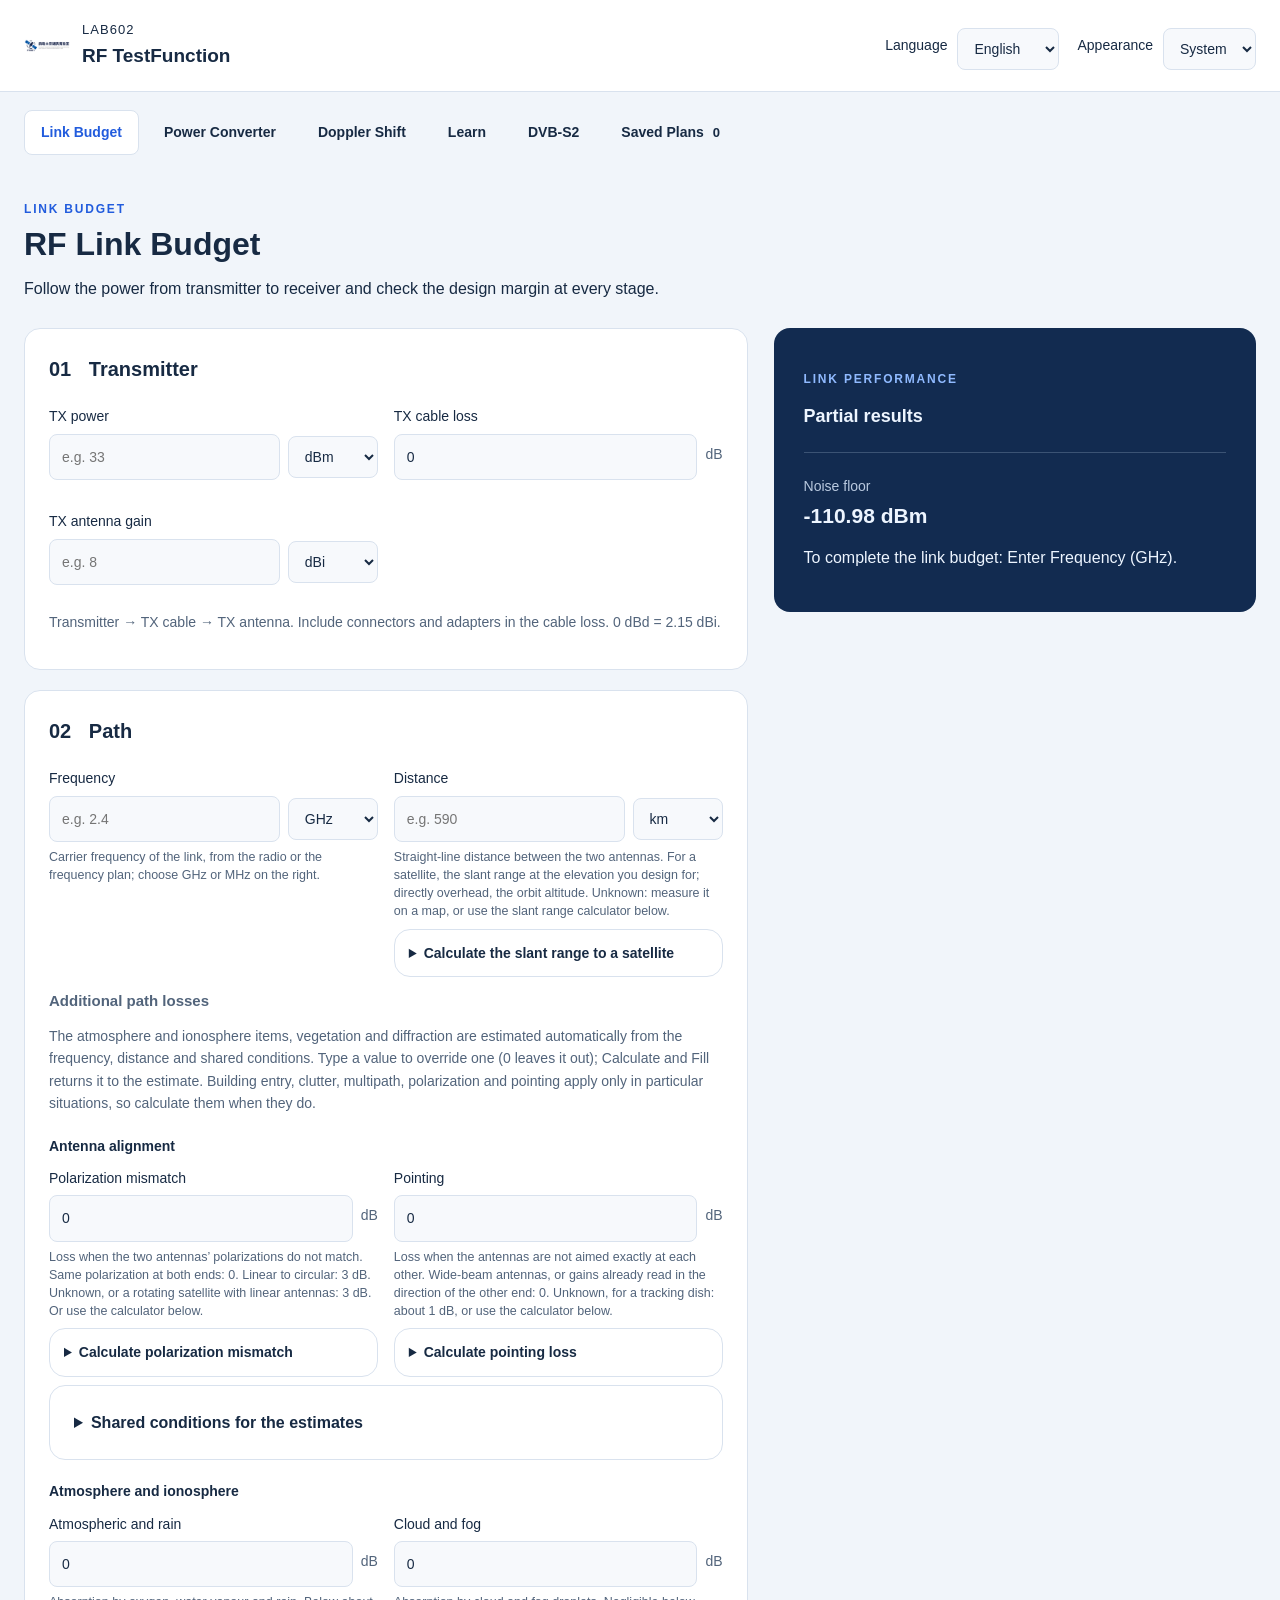
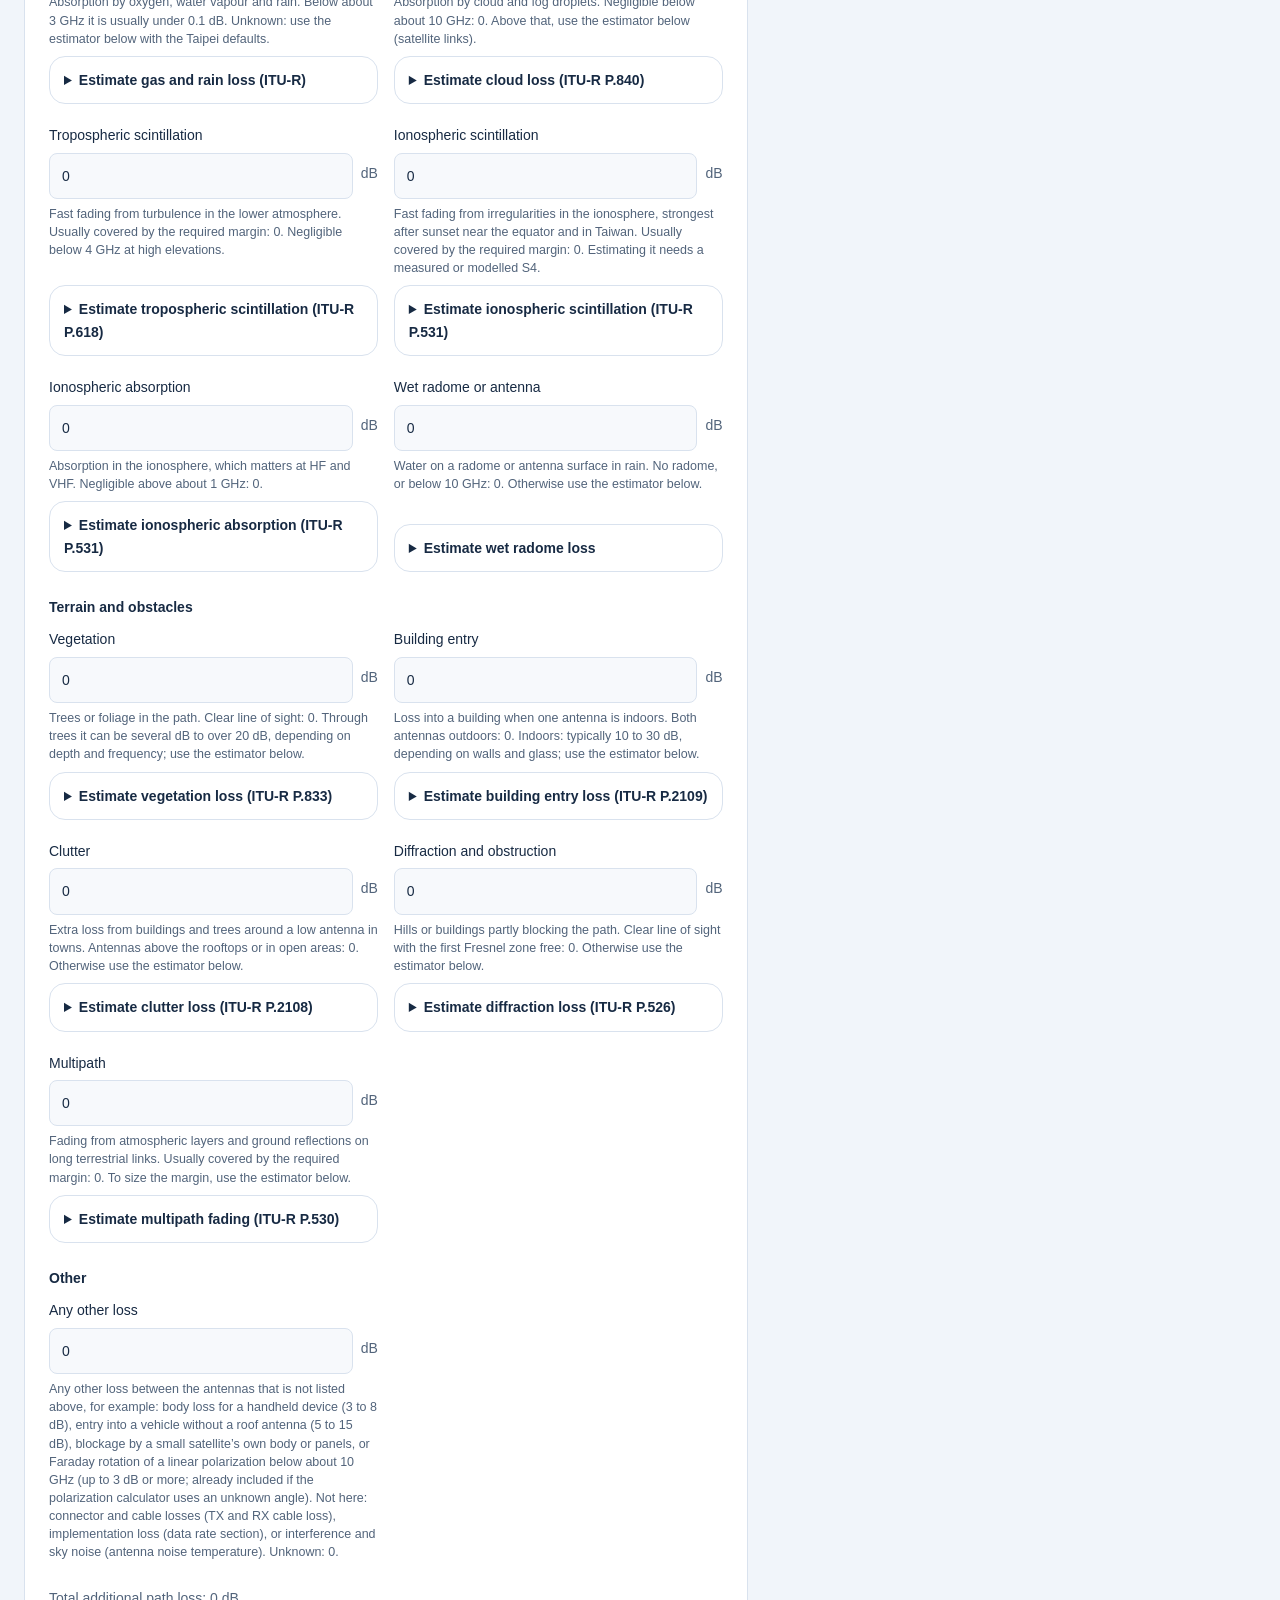
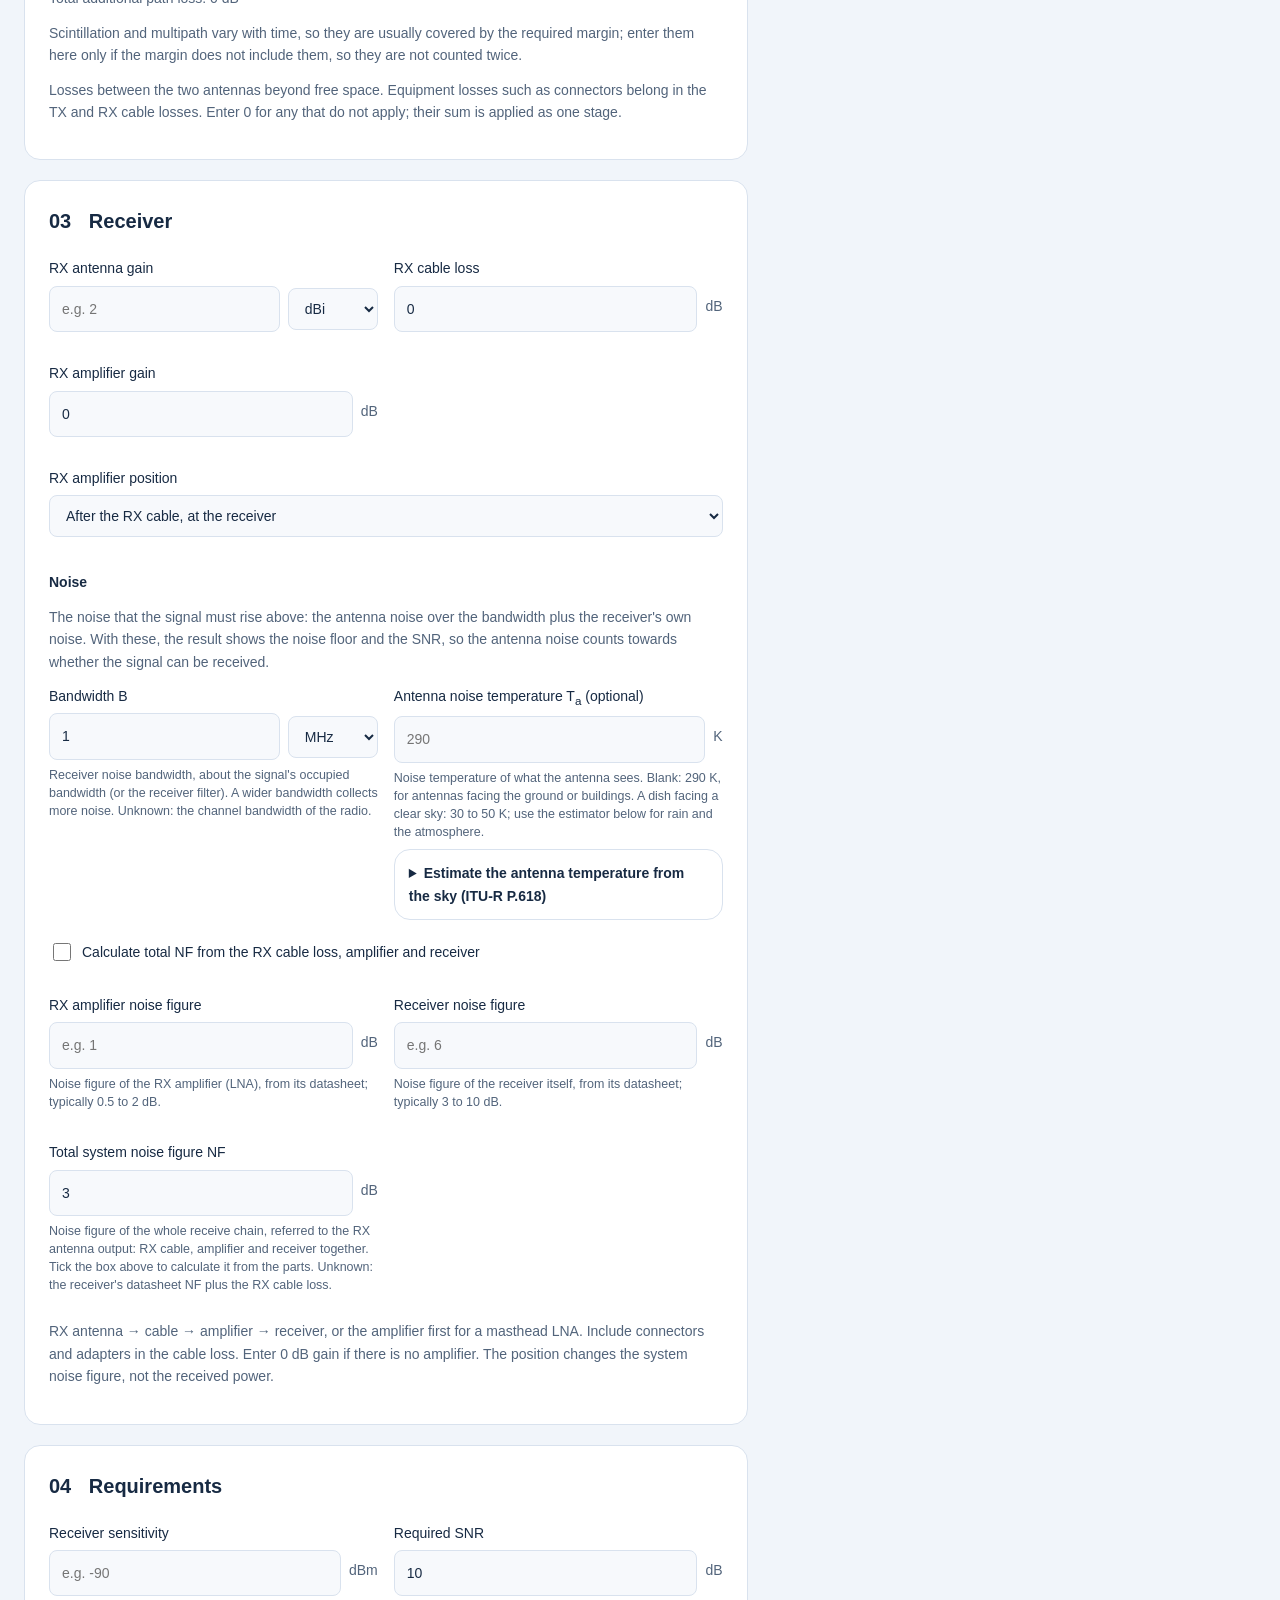
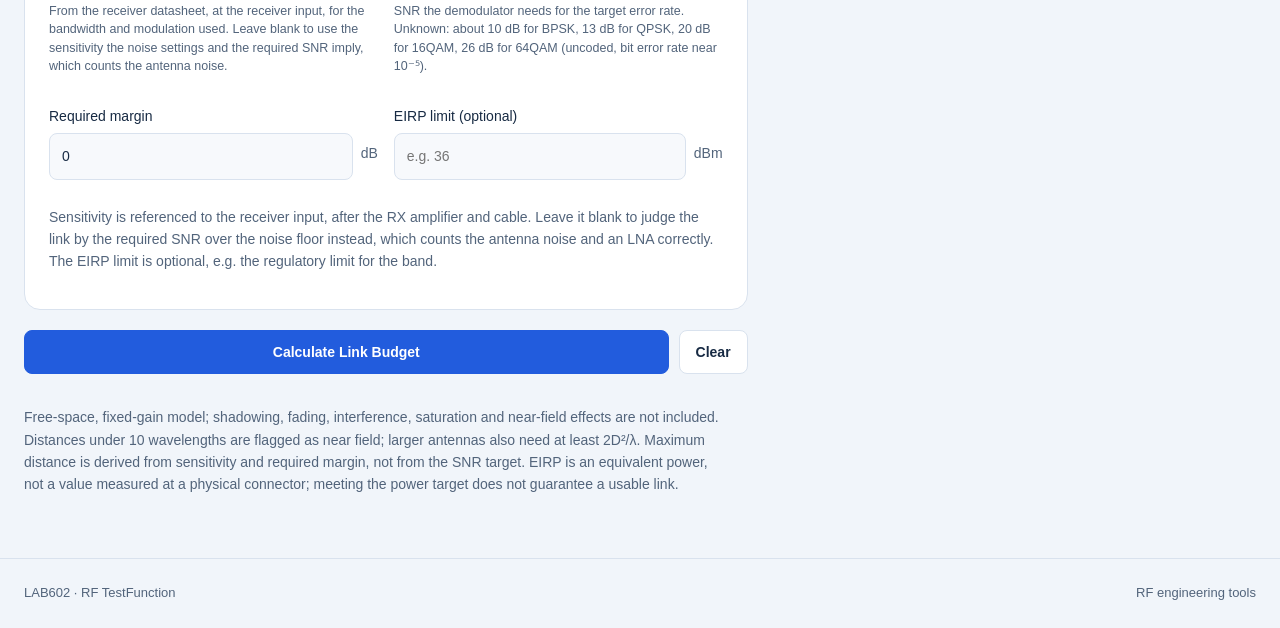
==== commit 002d29b3: "Formulas beside the noise results; label symbols; round FSPL The Noise and SNR table gains a Formula" ====
--- a/site/index.html
+++ b/site/index.html
@@ -365,6 +365,11 @@
                 <summary>Estimate the antenna temperature from the sky (ITU-R P.618)</summary>
                 <div id="sky-calc-fields" class="fields"></div>
                 <div class="actions">
+                  <button type="button" id="sky-ground-zero">T<sub>g</sub> = 0 K: Low-Sidelobe Dish</button>
+                  <button type="button" id="sky-ground-s465">T<sub>g</sub> from ITU-R S.465 at This Elevation</button>
+                </div>
+                <p id="sky-ground-note" class="hint" aria-live="polite"></p>
+                <div class="actions">
                   <button type="button" id="sky-calc-path">Use the Path's Atmospheric and Cloud Loss</button>
                   <button type="button" id="sky-calc-run">Calculate and Fill</button>
                 </div>
@@ -373,7 +378,10 @@
                 <div class="formulas">
                   <h4>Formulas</h4>
                   <!-- eq:sky-temperature --><div class="eq"><math display="block"><mrow><msub><mi>T</mi><mi>a</mi></msub><mo>&#x0003D;</mo><msub><mi>T</mi><mrow><mi>m</mi><mi>r</mi></mrow></msub><mrow><mo stretchy="true" fence="true" form="prefix">&#x00028;</mo><mn>1</mn><mo>&#x02212;</mo><msup><mn>10</mn><mrow><mo>&#x02212;</mo><mi>A</mi><mo>&#x0002F;</mo><mn>10</mn></mrow></msup><mo stretchy="true" fence="true" form="postfix">&#x00029;</mo></mrow><mo>&#x0002B;</mo><mn>2.7</mn><mo>&#x000B7;</mo><msup><mn>10</mn><mrow><mo>&#x02212;</mo><mi>A</mi><mo>&#x0002F;</mo><mn>10</mn></mrow></msup><mo>&#x0002B;</mo><msub><mi>T</mi><mi>g</mi></msub></mrow></math></div><!-- /eq -->
-                  <p class="caption">A: atmospheric attenuation excluding scintillation (dB); T<sub>mr</sub>: mean radiating temperature, 275 K without local data, or 37.34 + 0.81 T<sub>s</sub> (K) in clear or cloudy weather; T<sub>g</sub>: ground pickup through sidelobes and spillover.</p>
+                  <p class="caption">T<sub>a</sub>: antenna noise temperature, filled into the Antenna noise temperature field above; A: atmospheric attenuation excluding scintillation (dB); T<sub>mr</sub>: mean radiating temperature, 275 K without local data, or 37.34 + 0.81 T<sub>s</sub> (K) in clear or cloudy weather; T<sub>g</sub>: ground pickup through sidelobes and spillover.</p>
+                  <!-- eq:sky-ground --><div class="eq"><math display="block"><mrow><msub><mi>T</mi><mi>g</mi></msub><mo>&#x0003D;</mo><mfrac><mrow><msub><mi>T</mi><mi>s</mi></msub></mrow><mrow><mn>4</mn><mi>&#x003C0;</mi></mrow></mfrac><msub><mo>&#x0222B;</mo><mrow><mtext>ground</mtext></mrow></msub><mi>G</mi><mo stretchy="false">&#x00028;</mo><mi>&#x003C6;</mi><mo stretchy="false">&#x00029;</mo><mspace width="0.167em" /><mi>d</mi><mi>&#x003A9;</mi></mrow></math></div><!-- /eq -->
+                  <!-- eq:sky-ground-pattern --><div class="eq"><math display="block"><mrow><mi>G</mi><mo stretchy="false">&#x00028;</mo><mi>&#x003C6;</mi><mo stretchy="false">&#x00029;</mo><mo>&#x0003D;</mo><mn>32</mn><mo>&#x02212;</mo><mn>25</mn><msub><mi>log</mi><mrow><mn>10</mn></mrow></msub><mspace width="0.167em" /><mi>&#x003C6;</mi><mtext>&#x000A0;</mtext><mtext>dBi</mtext><mspace width="0.278em" /><mspace width="0.278em" /><mo stretchy="false">&#x00028;</mo><msup><mn>1</mn><mo>&#x02218;</mo></msup><mo>&#x02264;</mo><mi>&#x003C6;</mi><mo>&#x0003C;</mo><msup><mn>48</mn><mo>&#x02218;</mo></msup><mo stretchy="false">&#x00029;</mo><mo>&#x0002C;</mo><mspace width="1em" /><mi>G</mi><mo stretchy="false">&#x00028;</mo><mi>&#x003C6;</mi><mo stretchy="false">&#x00029;</mo><mo>&#x0003D;</mo><mo>&#x02212;</mo><mn>10</mn><mtext>&#x000A0;</mtext><mtext>dBi</mtext><mspace width="0.278em" /><mspace width="0.278em" /><mo stretchy="false">&#x00028;</mo><msup><mn>48</mn><mo>&#x02218;</mo></msup><mo>&#x02264;</mo><mi>&#x003C6;</mi><mo>&#x02264;</mo><msup><mn>180</mn><mo>&#x02218;</mo></msup><mo stretchy="false">&#x00029;</mo></mrow></math></div><!-- /eq -->
+                  <p class="caption">ITU-R P.372: the antenna temperature is the antenna pattern averaged over the brightness temperature around it; T<sub>g</sub> is the part from below the horizon. G(φ): ITU-R S.465 reference pattern at φ° from boresight (the envelope of the sidelobe peaks, 2 to 31 GHz), so the result is an upper bound; the ground is taken as a black body at the surface temperature T<sub>s</sub> of the shared conditions (290 K when blank).</p>
                 </div>
               </details>
               <p class="hint">RX antenna → cable → amplifier → receiver, or the amplifier first for a masthead LNA. Include connectors and adapters in the cable loss. Enter 0 dB gain if there is no amplifier. The position changes the system noise figure, not the received power.</p>
@@ -466,12 +474,18 @@
           <article>
             <h3>Noise and SNR</h3>
             <div id="noise-results" aria-live="polite"></div>
+            <div id="noise-eqs" hidden>
+              <div data-eq="tsys"><!-- eq:noise-tsys --><div class="eq"><math display="block"><mrow><msub><mi>T</mi><mrow><mtext>sys</mtext></mrow></msub><mo>&#x0003D;</mo><msub><mi>T</mi><mi>a</mi></msub><mo>&#x0002B;</mo><mn>290</mn><mspace width="0.167em" /><mtext>K</mtext><mo>&#x000B7;</mo><mo stretchy="false">&#x00028;</mo><mi>F</mi><mo>&#x02212;</mo><mn>1</mn><mo stretchy="false">&#x00029;</mo><mo>&#x0002C;</mo><mspace width="1em" /><mi>F</mi><mo>&#x0003D;</mo><msup><mn>10</mn><mrow><mtext>NF</mtext><mo>&#x0002F;</mo><mn>10</mn></mrow></msup></mrow></math></div><!-- /eq --></div>
+              <div data-eq="antenna"><!-- eq:noise-antenna --><div class="eq"><math display="block"><mrow><msub><mi>N</mi><mi>a</mi></msub><mo>&#x0003D;</mo><mrow><mo>&#x02212;</mo><mn>173.975</mn></mrow><mo>&#x0002B;</mo><mn>10</mn><msub><mi>log</mi><mrow><mn>10</mn></mrow></msub><mspace width="0.167em" /><mfrac><mrow><msub><mi>T</mi><mi>a</mi></msub></mrow><mrow><mn>290</mn><mspace width="0.167em" /><mtext>K</mtext></mrow></mfrac><mo>&#x0002B;</mo><mn>10</mn><msub><mi>log</mi><mrow><mn>10</mn></mrow></msub><mspace width="0.167em" /><mi>B</mi><mspace width="1em" /><mtext>dBm</mtext></mrow></math></div><!-- /eq --></div>
+              <div data-eq="floor"><!-- eq:noise-ktb --><div class="eq"><math display="block"><mrow><mi>N</mi><mo>&#x0003D;</mo><mi>k</mi><mspace width="0.167em" /><msub><mi>T</mi><mrow><mtext>sys</mtext></mrow></msub><mspace width="0.167em" /><mi>B</mi><mspace width="1em" /><mtext>W</mtext></mrow></math></div><!-- /eq --><!-- eq:noise-floor --><div class="eq"><math display="block"><mrow><mi>N</mi><mo>&#x0003D;</mo><mrow><mo>&#x02212;</mo><mn>173.975</mn></mrow><mo>&#x0002B;</mo><mn>10</mn><msub><mi>log</mi><mrow><mn>10</mn></mrow></msub><mspace width="0.167em" /><mfrac><mrow><msub><mi>T</mi><mrow><mtext>sys</mtext></mrow></msub></mrow><mrow><mn>290</mn><mspace width="0.167em" /><mtext>K</mtext></mrow></mfrac><mo>&#x0002B;</mo><mn>10</mn><msub><mi>log</mi><mrow><mn>10</mn></mrow></msub><mspace width="0.167em" /><mi>B</mi><mspace width="1em" /><mtext>dBm</mtext></mrow></math></div><!-- /eq --></div>
+              <div data-eq="snr"><!-- eq:noise-snr --><div class="eq"><math display="block"><mrow><mtext>SNR</mtext><mo>&#x0003D;</mo><mi>C</mi><mo>&#x02212;</mo><mi>N</mi></mrow></math></div><!-- /eq --></div>
+              <div data-eq="margin"><!-- eq:noise-margin --><div class="eq"><math display="block"><mrow><mi>M</mi><mo>&#x0003D;</mo><mtext>SNR</mtext><mo>&#x02212;</mo><msub><mtext>SNR</mtext><mrow><mtext>req</mtext></mrow></msub></mrow></math></div><!-- /eq --></div>
+              <div data-eq="verdict"><!-- eq:noise-verdict --><div class="eq"><math display="block"><mrow><mi>M</mi><mo>&#x02265;</mo><mn>0</mn></mrow></math></div><!-- /eq --></div>
+              <div data-eq="sensitivity"><!-- eq:noise-sensitivity --><div class="eq"><math display="block"><mrow><mi>S</mi><mo>&#x0003D;</mo><mi>N</mi><mo>&#x0002B;</mo><msub><mtext>SNR</mtext><mrow><mtext>req</mtext></mrow></msub><mo>&#x0002B;</mo><msub><mi>G</mi><mrow><mtext>amp</mtext></mrow></msub><mo>&#x02212;</mo><msub><mi>L</mi><mrow><mtext>cable</mtext></mrow></msub></mrow></math></div><!-- /eq --></div>
+              <div data-eq="gt"><!-- eq:noise-gt --><div class="eq"><math display="block"><mrow><mi>G</mi><mo>&#x0002F;</mo><mi>T</mi><mo>&#x0003D;</mo><msub><mi>G</mi><mi>r</mi></msub><mo>&#x02212;</mo><mn>10</mn><msub><mi>log</mi><mrow><mn>10</mn></mrow></msub><mspace width="0.167em" /><msub><mi>T</mi><mrow><mtext>sys</mtext></mrow></msub><mspace width="1em" /><mtext>dB/K</mtext></mrow></math></div><!-- /eq --></div>
+            </div>
             <div class="formulas">
-              <h4>Formulas</h4>
-              <!-- eq:noise-floor --><div class="eq"><math display="block"><mrow><mi>N</mi><mo>&#x0003D;</mo><mrow><mo>&#x02212;</mo><mn>173.975</mn></mrow><mo>&#x0002B;</mo><mn>10</mn><msub><mi>log</mi><mrow><mn>10</mn></mrow></msub><mspace width="0.167em" /><mfrac><mrow><msub><mi>T</mi><mrow><mtext>sys</mtext></mrow></msub></mrow><mrow><mn>290</mn><mspace width="0.167em" /><mtext>K</mtext></mrow></mfrac><mo>&#x0002B;</mo><mn>10</mn><msub><mi>log</mi><mrow><mn>10</mn></mrow></msub><mspace width="0.167em" /><mi>B</mi><mspace width="1em" /><mtext>dBm</mtext></mrow></math></div><!-- /eq -->
-              <!-- eq:noise-tsys --><div class="eq"><math display="block"><mrow><msub><mi>T</mi><mrow><mtext>sys</mtext></mrow></msub><mo>&#x0003D;</mo><msub><mi>T</mi><mi>a</mi></msub><mo>&#x0002B;</mo><mn>290</mn><mspace width="0.167em" /><mtext>K</mtext><mo>&#x000B7;</mo><mo stretchy="false">&#x00028;</mo><mi>F</mi><mo>&#x02212;</mo><mn>1</mn><mo stretchy="false">&#x00029;</mo><mo>&#x0002C;</mo><mspace width="1em" /><mi>F</mi><mo>&#x0003D;</mo><msup><mn>10</mn><mrow><mtext>NF</mtext><mo>&#x0002F;</mo><mn>10</mn></mrow></msup></mrow></math></div><!-- /eq -->
-              <!-- eq:noise-snr --><div class="eq"><math display="block"><mrow><mtext>SNR</mtext><mo>&#x0003D;</mo><mi>C</mi><mo>&#x02212;</mo><mi>N</mi></mrow></math></div><!-- /eq -->
-              <p class="caption">B: bandwidth; T<sub>a</sub>: antenna noise temperature; C: power at the RX antenna output. With T<sub>a</sub> = 290 K, N = −173.975 + 10 log₁₀ B + NF.</p>
+              <p class="caption">k: Boltzmann constant, 1.380649 × 10<sup>−23</sup> J/K; T<sub>sys</sub>: system noise temperature (K); B: bandwidth (Hz). In dBm, −173.975 dBm/Hz is kT at 290 K: 10 log₁₀(k × 290 K × 1 Hz / 1 mW). T<sub>a</sub>: antenna noise temperature; C: power at the RX antenna output; SNR<sub>req</sub>: required SNR; G<sub>amp</sub>, L<sub>cable</sub>: RX amplifier gain and cable loss, which take the sensitivity to the receiver input; G<sub>r</sub>: RX antenna gain (dBi). With T<sub>a</sub> = 290 K, N = −173.975 + 10 log₁₀ B + NF.</p>
             </div>
             <p class="hint">The noise settings are under 03 Receiver and the required SNR under 04 Requirements. The total system NF must include the RX cable, amplifier and receiver, referred to the RX antenna output; do not enter the amplifier NF alone. The equivalent sensitivity is the receiver input level that just meets the required SNR, for comparison with the datasheet value.</p>
           </article>
--- a/site/style.css
+++ b/site/style.css
@@ -1020,3 +1020,15 @@
 .chart svg.wide {
   min-width: 540px;
 }
+
+/* Formulas beside their results in a table: left-aligned and compact. */
+td .eq math {
+  min-width: 0;
+  margin: 2px 0;
+  font-size: 1em;
+}
+
+#noise-results td:first-child,
+#noise-results td:nth-child(2) {
+  min-width: 7.5em;
+}
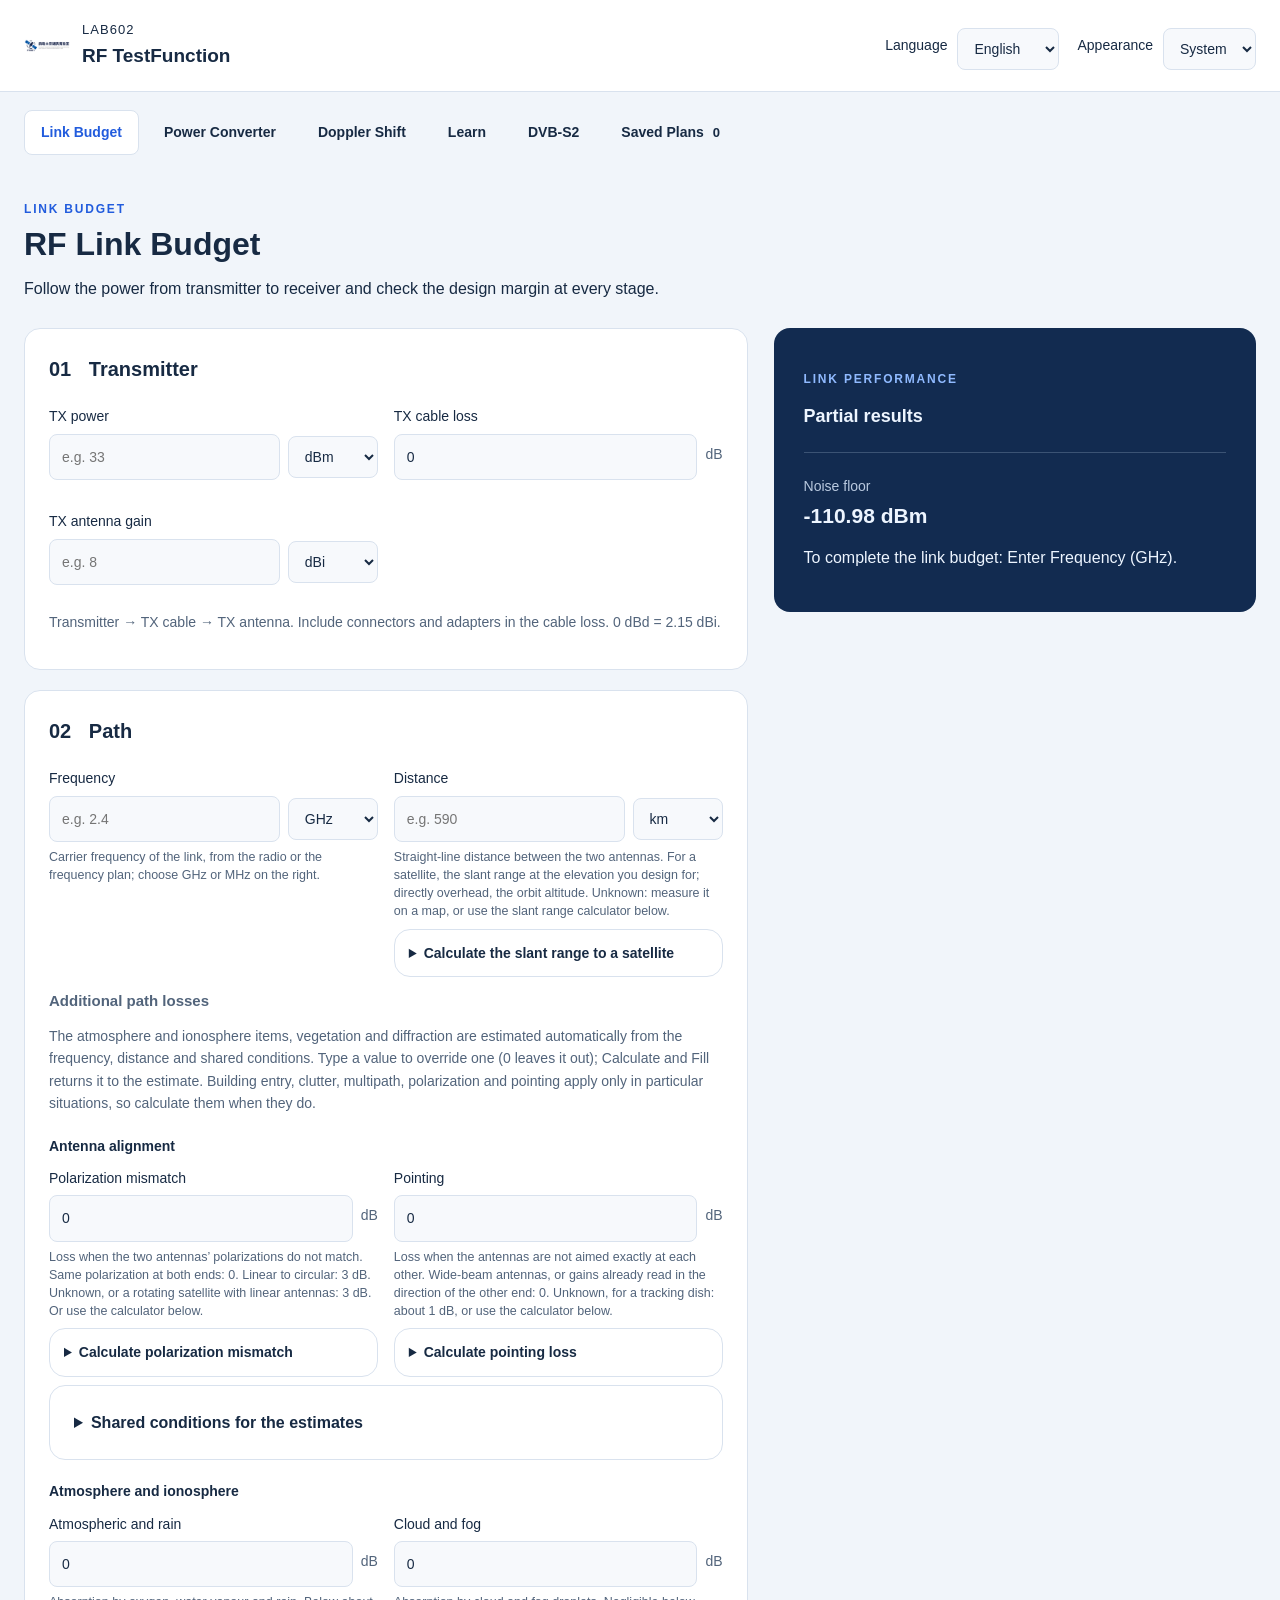
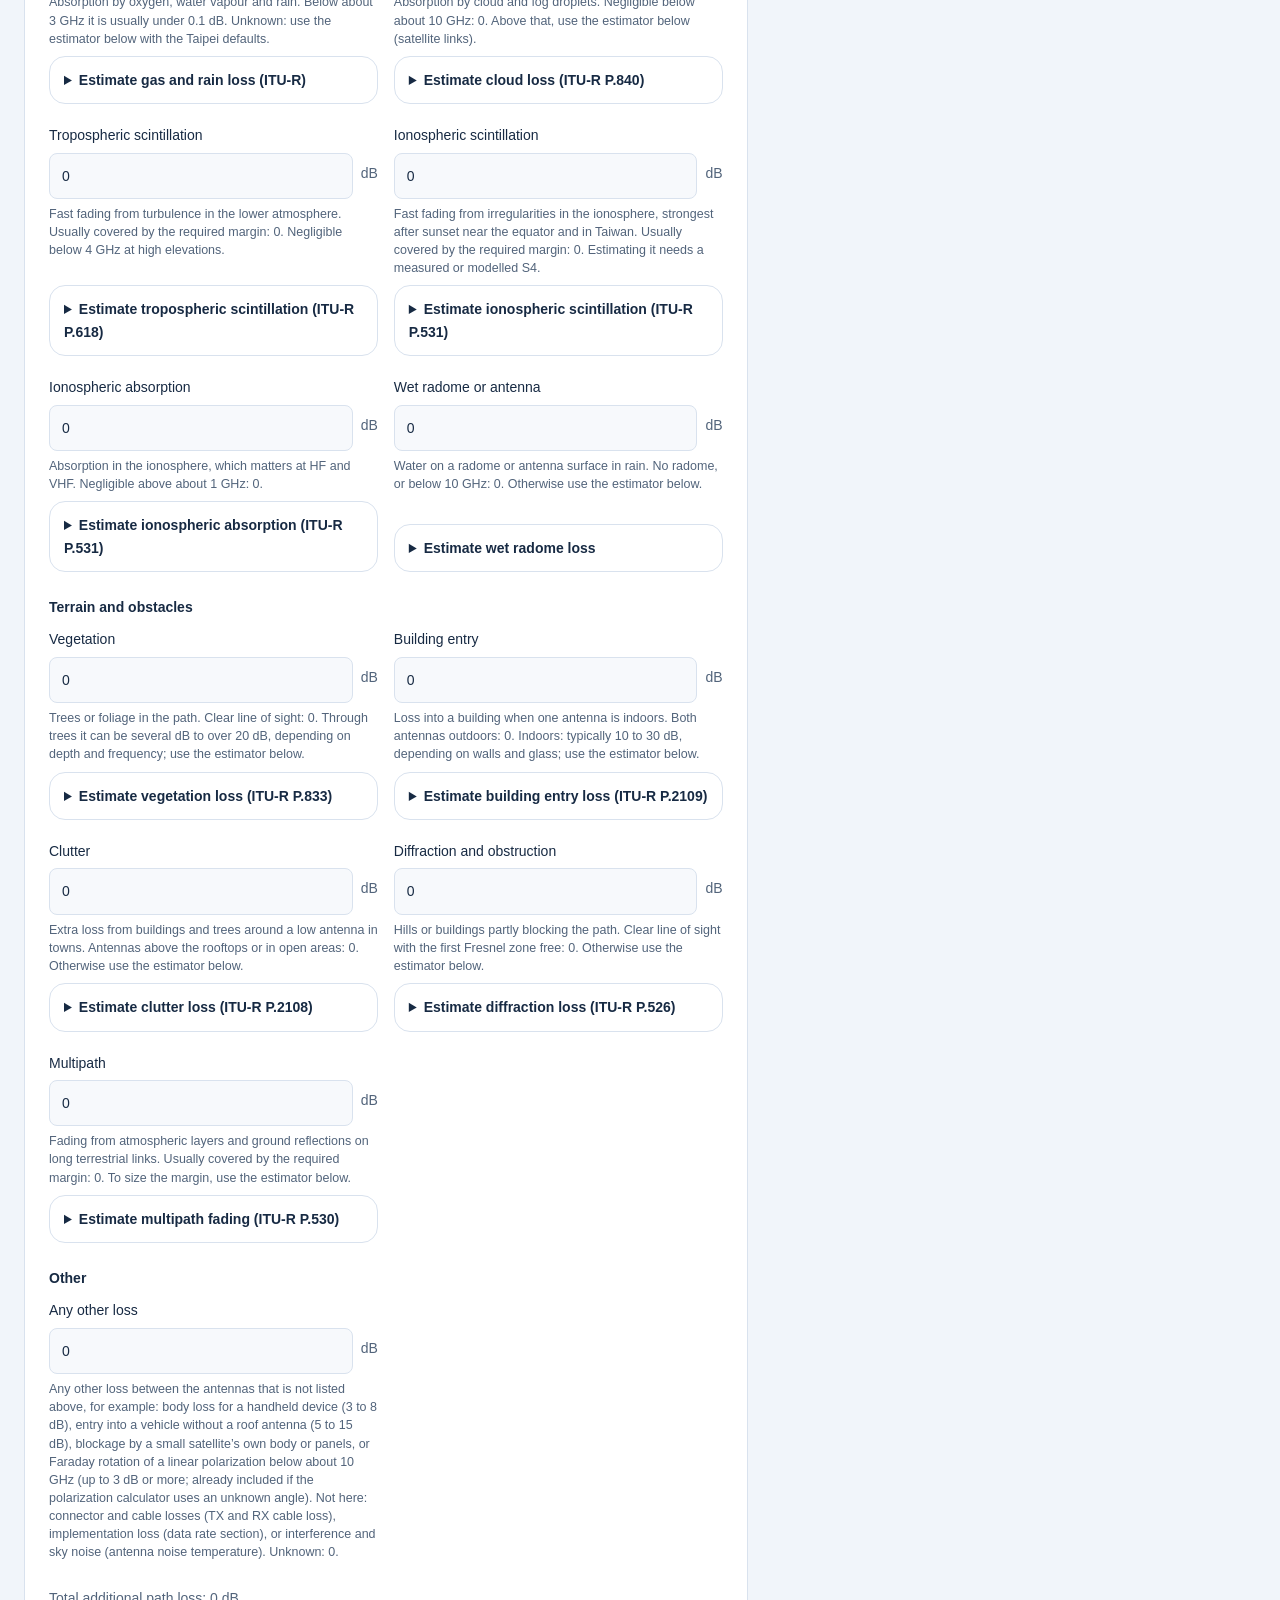
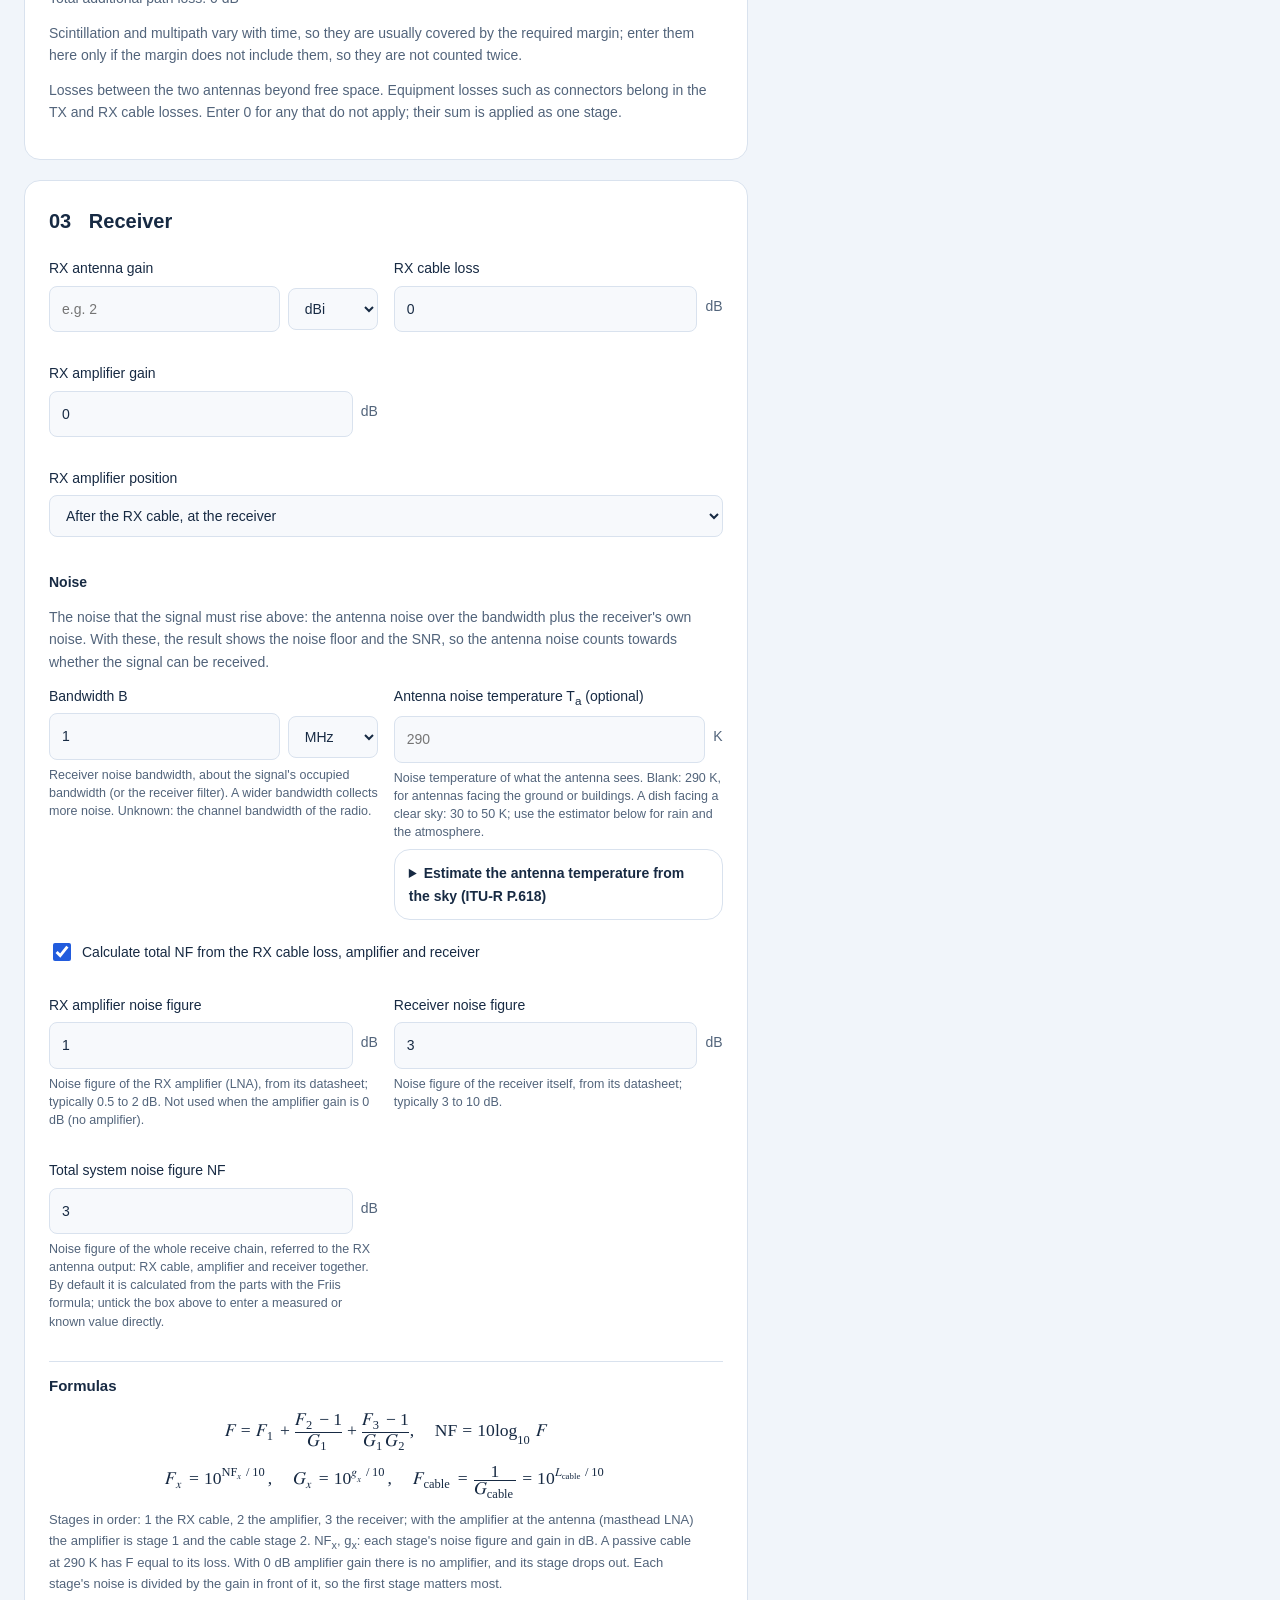
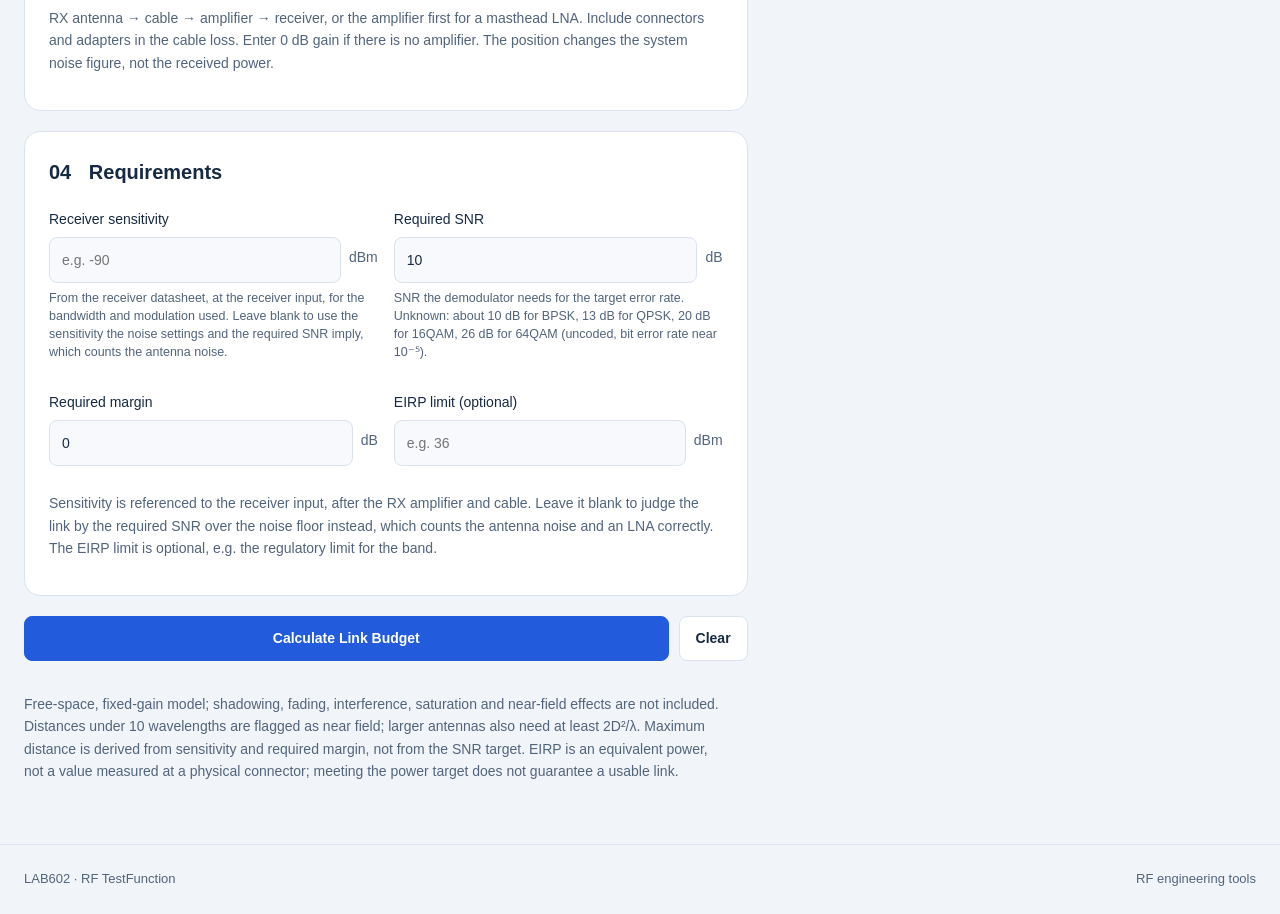
==== commit 3c4f293c: "Show the Friis cascade formula under the system NF While the NF comes from the parts, the receiver s" ====
--- a/site/index.html
+++ b/site/index.html
@@ -384,6 +384,12 @@
                   <p class="caption">ITU-R P.372: the antenna temperature is the antenna pattern averaged over the brightness temperature around it; T<sub>g</sub> is the part from below the horizon. G(φ): ITU-R S.465 reference pattern at φ° from boresight (the envelope of the sidelobe peaks, 2 to 31 GHz), so the result is an upper bound; the ground is taken as a black body at the surface temperature T<sub>s</sub> of the shared conditions (290 K when blank).</p>
                 </div>
               </details>
+              <div id="nf-formulas" class="formulas">
+                <h4>Formulas</h4>
+                <!-- eq:nf-friis --><div class="eq"><math display="block"><mrow><mi>F</mi><mo>&#x0003D;</mo><msub><mi>F</mi><mn>1</mn></msub><mo>&#x0002B;</mo><mfrac><mrow><msub><mi>F</mi><mn>2</mn></msub><mo>&#x02212;</mo><mn>1</mn></mrow><mrow><msub><mi>G</mi><mn>1</mn></msub></mrow></mfrac><mo>&#x0002B;</mo><mfrac><mrow><msub><mi>F</mi><mn>3</mn></msub><mo>&#x02212;</mo><mn>1</mn></mrow><mrow><msub><mi>G</mi><mn>1</mn></msub><msub><mi>G</mi><mn>2</mn></msub></mrow></mfrac><mo>&#x0002C;</mo><mspace width="1em" /><mtext>NF</mtext><mo>&#x0003D;</mo><mn>10</mn><msub><mi>log</mi><mrow><mn>10</mn></mrow></msub><mspace width="0.167em" /><mi>F</mi></mrow></math></div><!-- /eq -->
+                <!-- eq:nf-terms --><div class="eq"><math display="block"><mrow><msub><mi>F</mi><mi>x</mi></msub><mo>&#x0003D;</mo><msup><mn>10</mn><mrow><msub><mtext>NF</mtext><mi>x</mi></msub><mo>&#x0002F;</mo><mn>10</mn></mrow></msup><mo>&#x0002C;</mo><mspace width="1em" /><msub><mi>G</mi><mi>x</mi></msub><mo>&#x0003D;</mo><msup><mn>10</mn><mrow><msub><mi>g</mi><mi>x</mi></msub><mo>&#x0002F;</mo><mn>10</mn></mrow></msup><mo>&#x0002C;</mo><mspace width="1em" /><msub><mi>F</mi><mrow><mtext>cable</mtext></mrow></msub><mo>&#x0003D;</mo><mfrac><mrow><mn>1</mn></mrow><mrow><msub><mi>G</mi><mrow><mtext>cable</mtext></mrow></msub></mrow></mfrac><mo>&#x0003D;</mo><msup><mn>10</mn><mrow><msub><mi>L</mi><mrow><mtext>cable</mtext></mrow></msub><mo>&#x0002F;</mo><mn>10</mn></mrow></msup></mrow></math></div><!-- /eq -->
+                <p class="caption">Stages in order: 1 the RX cable, 2 the amplifier, 3 the receiver; with the amplifier at the antenna (masthead LNA) the amplifier is stage 1 and the cable stage 2. NF<sub>x</sub>, g<sub>x</sub>: each stage's noise figure and gain in dB. A passive cable at 290 K has F equal to its loss. With 0 dB amplifier gain there is no amplifier, and its stage drops out. Each stage's noise is divided by the gain in front of it, so the first stage matters most.</p>
+              </div>
               <p class="hint">RX antenna → cable → amplifier → receiver, or the amplifier first for a masthead LNA. Include connectors and adapters in the cable loss. Enter 0 dB gain if there is no amplifier. The position changes the system noise figure, not the received power.</p>
             </article>
             <article>
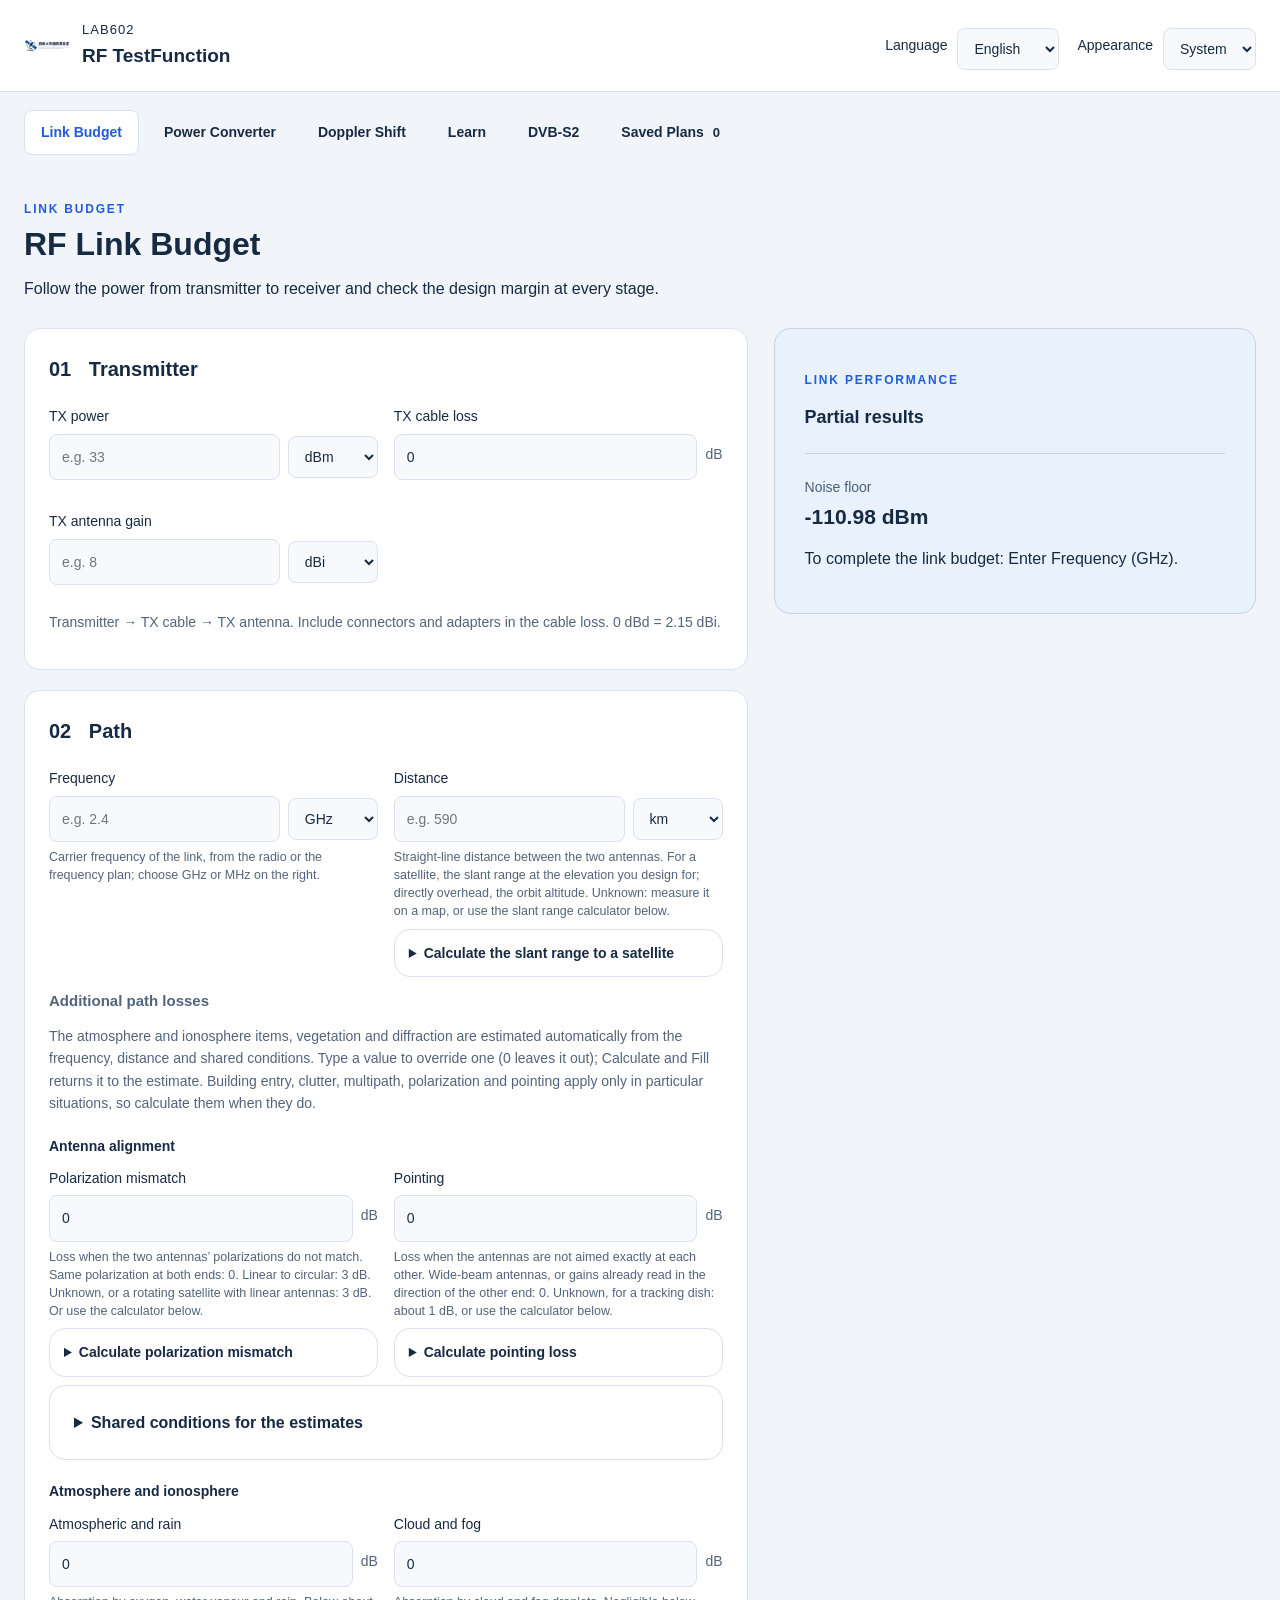
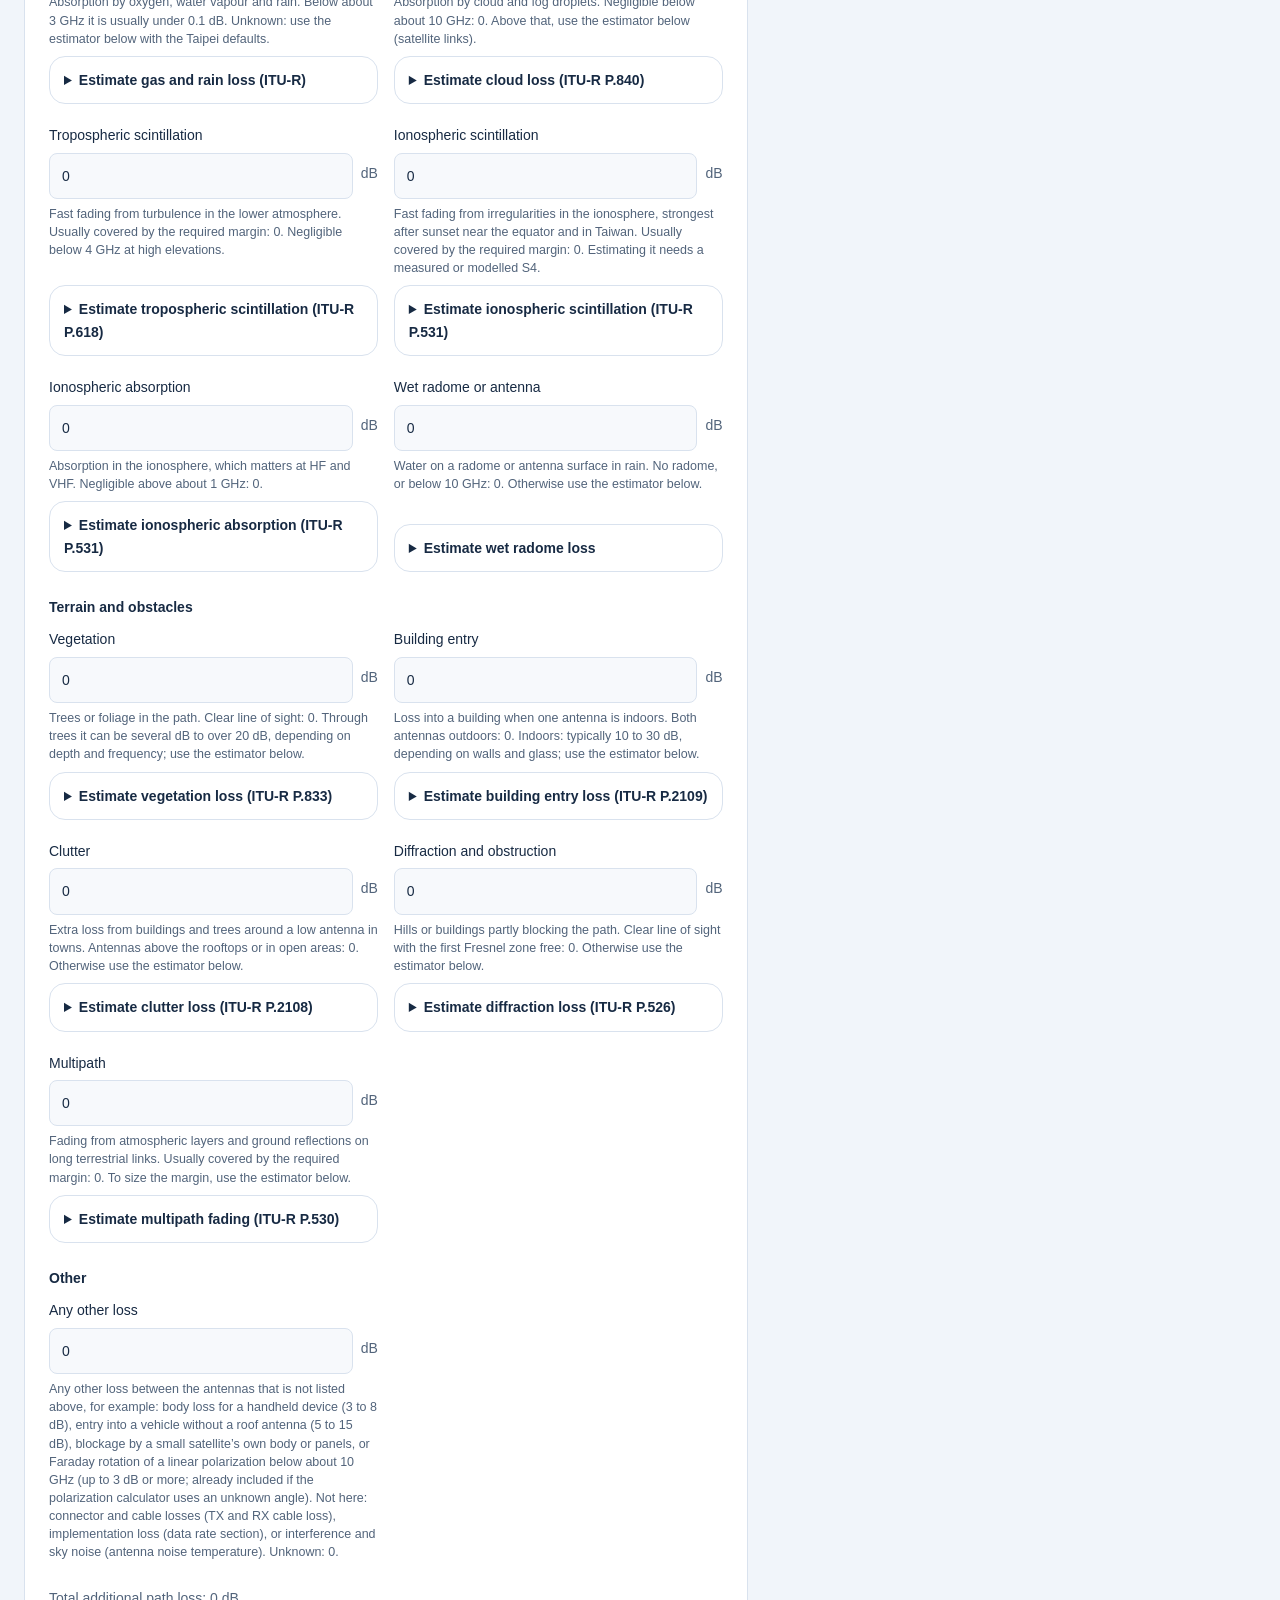
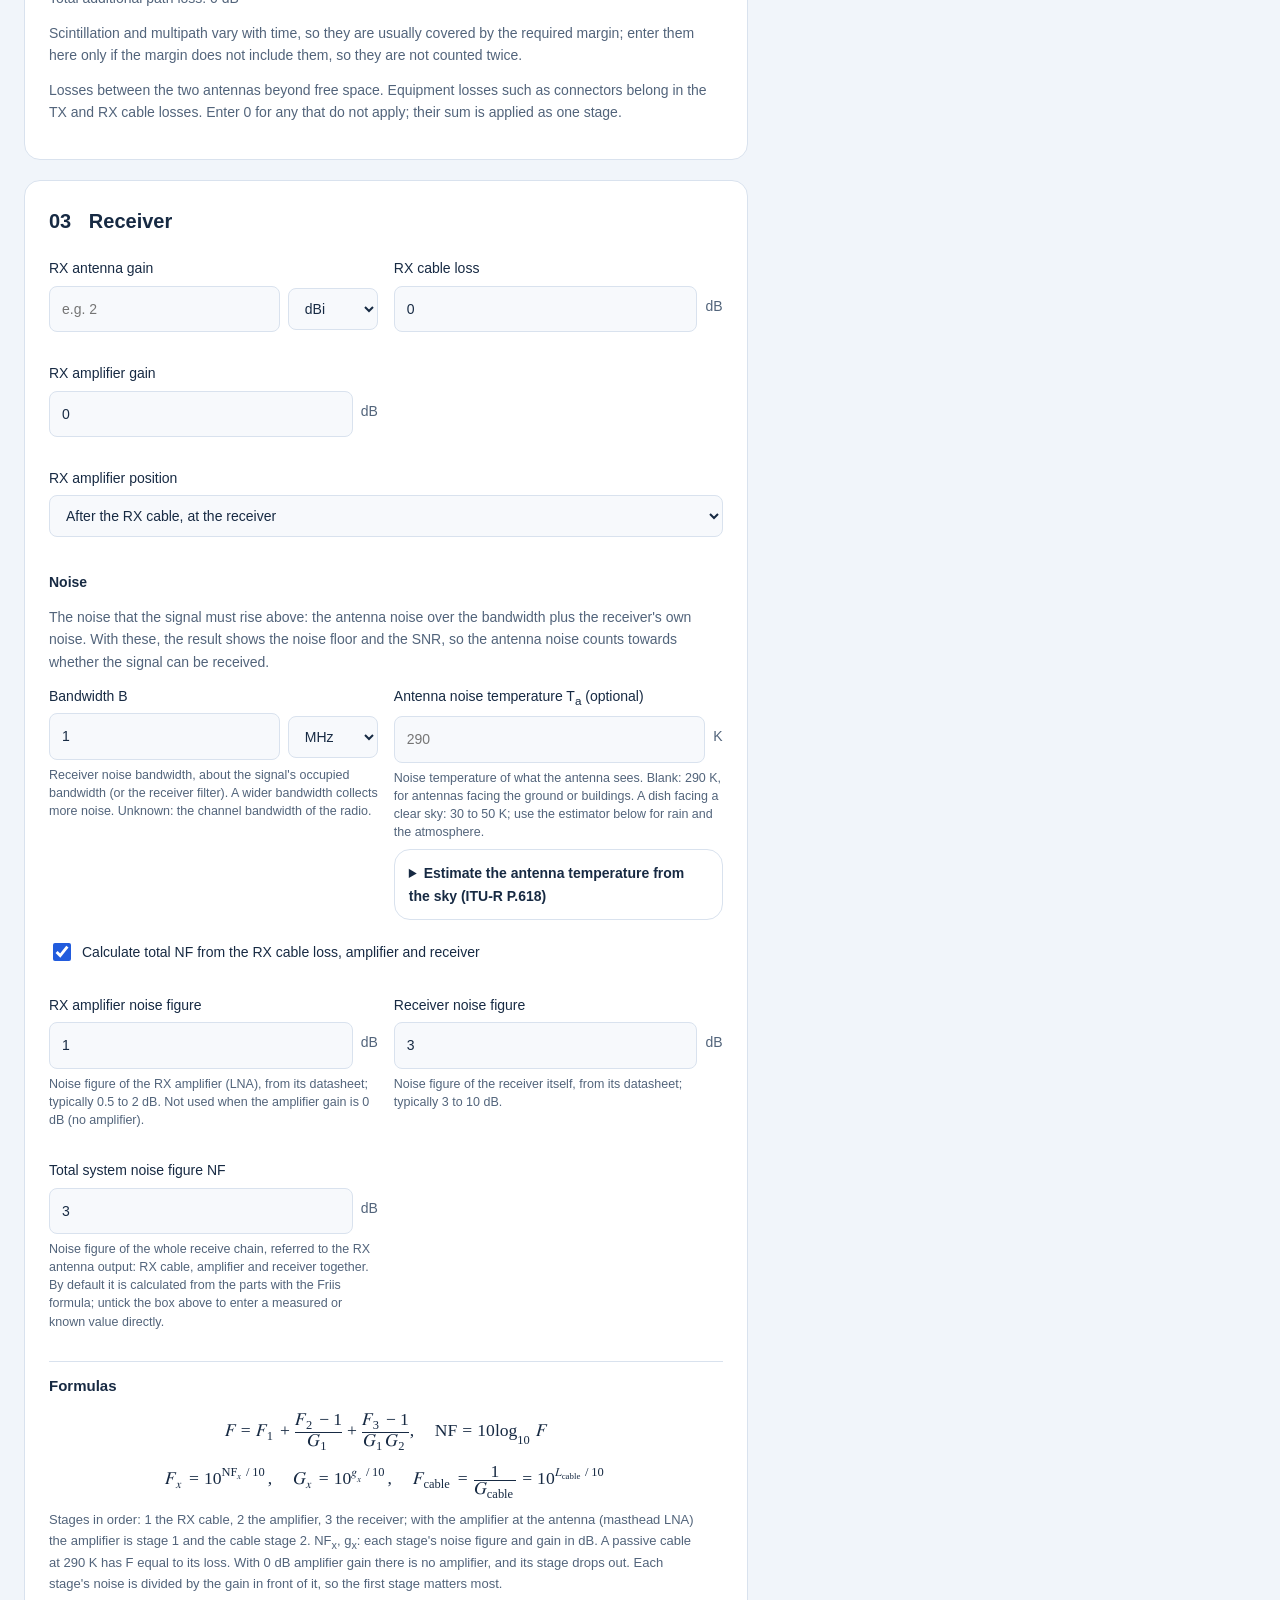
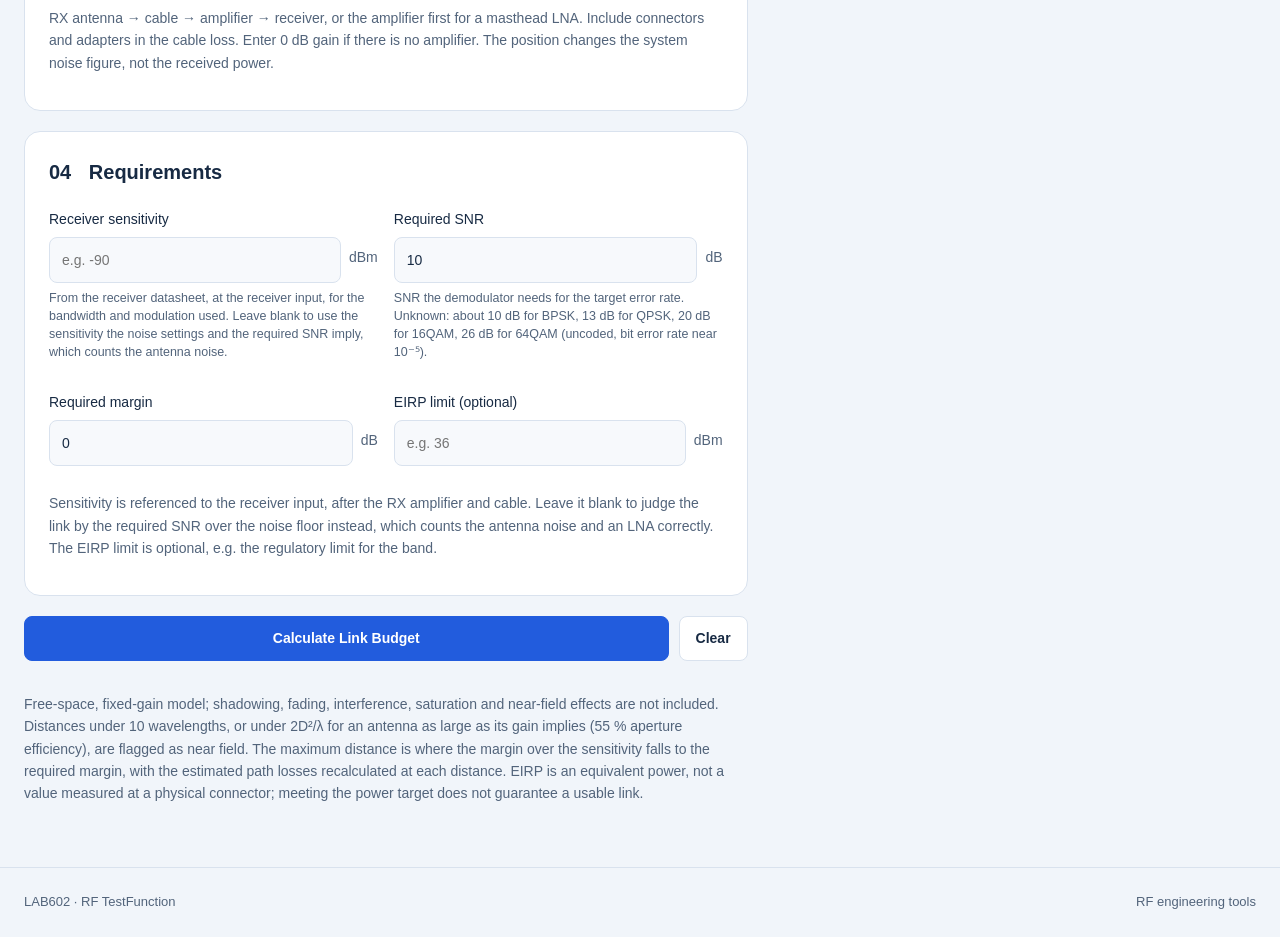
==== commit badfbf0f: "Link budget audit: distance-aware max distance, horizon, P.618 combination - The maximum distance, t" ====
--- a/site/index.html
+++ b/site/index.html
@@ -546,7 +546,7 @@
           </article>
         </div>
         <!-- Also copied into the printed report: keep on one line. -->
-        <p class="assumptions">Free-space, fixed-gain model; shadowing, fading, interference, saturation and near-field effects are not included. Distances under 10 wavelengths are flagged as near field; larger antennas also need at least 2D²/λ. Maximum distance is derived from sensitivity and required margin, not from the SNR target. EIRP is an equivalent power, not a value measured at a physical connector; meeting the power target does not guarantee a usable link.</p>
+        <p class="assumptions">Free-space, fixed-gain model; shadowing, fading, interference, saturation and near-field effects are not included. Distances under 10 wavelengths, or under 2D²/λ for an antenna as large as its gain implies (55 % aperture efficiency), are flagged as near field. The maximum distance is where the margin over the sensitivity falls to the required margin, with the estimated path losses recalculated at each distance. EIRP is an equivalent power, not a value measured at a physical connector; meeting the power target does not guarantee a usable link.</p>
       </section>
 
       <!-- Power Converter -->
--- a/site/style.css
+++ b/site/style.css
@@ -15,11 +15,17 @@
   --orange: #b76305;
   --green: #168249;
   --violet: #7b3fc4;
-  --result-bg: #122b50;
-  --result-ink: #edf5ff;
-  --result-muted: #b9c9df;
-  --result-line: #3b5374;
-  --result-eyebrow: #90baff;
+  /* The result card: a light blue tint in the light theme, to stand out without a dark block. */
+  --result-bg: #e9f1fc;
+  --result-ink: #172a43;
+  --result-muted: #4c5f78;
+  --result-line: #c3d3ea;
+  --result-eyebrow: #225cdd;
+  /* Status badges (target met, warnings), on the result card and on the Learn page. */
+  --status-ok-line: #6ca985;
+  --status-ok-ink: #11683a;
+  --status-warn-line: #d39a52;
+  --status-warn-ink: #8f4a00;
 }
 
 * {
@@ -51,6 +57,10 @@
   --result-muted: #a1a1aa;
   --result-line: #3a3a40;
   --result-eyebrow: #82afff;
+  --status-ok-line: #6ca985;
+  --status-ok-ink: #a0f2c7;
+  --status-warn-line: #ba8b51;
+  --status-warn-ink: #ffd297;
 }
 
 /* ---------- Header and navigation ---------- */
@@ -499,7 +509,7 @@
 .result {
   background: var(--result-bg);
   color: var(--result-ink);
-  border: 0;
+  border: 1px solid var(--result-line);
   min-height: 240px;
   padding: 30px;
 }
@@ -541,15 +551,15 @@
 .status {
   display: inline-block;
   padding: 5px 10px;
-  border: 1px solid #6ca985;
+  border: 1px solid var(--status-ok-line);
   border-radius: 6px;
   font-size: 14px;
-  color: #a0f2c7;
+  color: var(--status-ok-ink);
 }
 
 .status.warn {
-  border-color: #ba8b51;
-  color: #ffd297;
+  border-color: var(--status-warn-line);
+  color: var(--status-warn-ink);
 }
 
 .stage {
